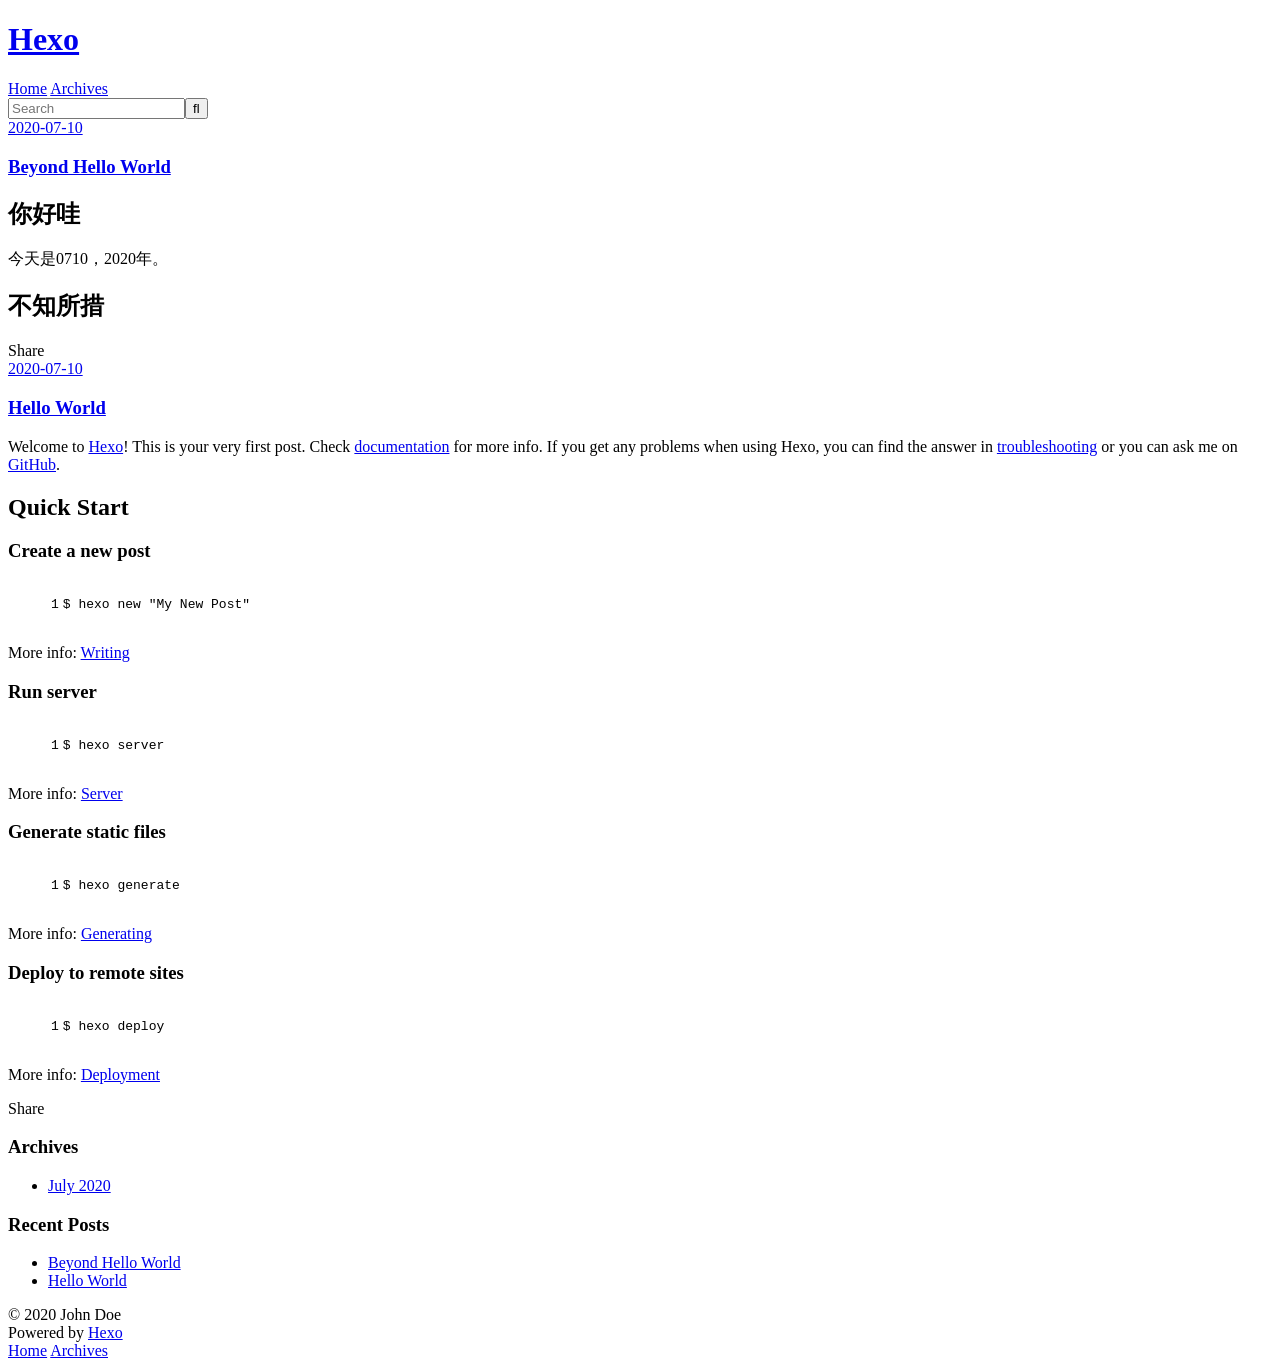
==== index.html @ 9d99857c "Site updated: 2020-07-10 18:09:37" ====
<!DOCTYPE html>
<html>
<head>
  <meta charset="utf-8">
  

  
  <title>Hexo</title>
  <meta name="viewport" content="width=device-width, initial-scale=1, maximum-scale=1">
  <meta property="og:type" content="website">
<meta property="og:title" content="Hexo">
<meta property="og:url" content="http://yoursite.com/index.html">
<meta property="og:site_name" content="Hexo">
<meta property="og:locale" content="en_US">
<meta property="article:author" content="John Doe">
<meta name="twitter:card" content="summary">
  
    <link rel="alternate" href="/atom.xml" title="Hexo" type="application/atom+xml">
  
  
    <link rel="icon" href="/favicon.png">
  
  
    <link href="//fonts.googleapis.com/css?family=Source+Code+Pro" rel="stylesheet" type="text/css">
  
  
<link rel="stylesheet" href="/css/style.css">

<meta name="generator" content="Hexo 4.2.1"></head>

<body>
  <div id="container">
    <div id="wrap">
      <header id="header">
  <div id="banner"></div>
  <div id="header-outer" class="outer">
    <div id="header-title" class="inner">
      <h1 id="logo-wrap">
        <a href="/" id="logo">Hexo</a>
      </h1>
      
    </div>
    <div id="header-inner" class="inner">
      <nav id="main-nav">
        <a id="main-nav-toggle" class="nav-icon"></a>
        
          <a class="main-nav-link" href="/">Home</a>
        
          <a class="main-nav-link" href="/archives">Archives</a>
        
      </nav>
      <nav id="sub-nav">
        
          <a id="nav-rss-link" class="nav-icon" href="/atom.xml" title="RSS Feed"></a>
        
        <a id="nav-search-btn" class="nav-icon" title="Search"></a>
      </nav>
      <div id="search-form-wrap">
        <form action="//google.com/search" method="get" accept-charset="UTF-8" class="search-form"><input type="search" name="q" class="search-form-input" placeholder="Search"><button type="submit" class="search-form-submit">&#xF002;</button><input type="hidden" name="sitesearch" value="http://yoursite.com"></form>
      </div>
    </div>
  </div>
</header>
      <div class="outer">
        <section id="main">
  
    <article id="post-Beyond-Hello-World" class="article article-type-post" itemscope itemprop="blogPost">
  <div class="article-meta">
    <a href="/2020/07/10/Beyond-Hello-World/" class="article-date">
  <time datetime="2020-07-10T09:54:49.000Z" itemprop="datePublished">2020-07-10</time>
</a>
    
  </div>
  <div class="article-inner">
    
    
      <header class="article-header">
        
  
    <h1 itemprop="name">
      <a class="article-title" href="/2020/07/10/Beyond-Hello-World/">Beyond Hello World</a>
    </h1>
  

      </header>
    
    <div class="article-entry" itemprop="articleBody">
      
        <h2 id="你好哇"><a href="#你好哇" class="headerlink" title="你好哇"></a>你好哇</h2><p>今天是0710，2020年。</p>
<h2 id="不知所措"><a href="#不知所措" class="headerlink" title="不知所措"></a>不知所措</h2>
      
    </div>
    <footer class="article-footer">
      <a data-url="http://yoursite.com/2020/07/10/Beyond-Hello-World/" data-id="ckcg1pvcc0001f4ph3eynfx0x" class="article-share-link">Share</a>
      
      
    </footer>
  </div>
  
</article>


  
    <article id="post-hello-world" class="article article-type-post" itemscope itemprop="blogPost">
  <div class="article-meta">
    <a href="/2020/07/10/hello-world/" class="article-date">
  <time datetime="2020-07-10T09:48:24.168Z" itemprop="datePublished">2020-07-10</time>
</a>
    
  </div>
  <div class="article-inner">
    
    
      <header class="article-header">
        
  
    <h1 itemprop="name">
      <a class="article-title" href="/2020/07/10/hello-world/">Hello World</a>
    </h1>
  

      </header>
    
    <div class="article-entry" itemprop="articleBody">
      
        <p>Welcome to <a href="https://hexo.io/" target="_blank" rel="noopener">Hexo</a>! This is your very first post. Check <a href="https://hexo.io/docs/" target="_blank" rel="noopener">documentation</a> for more info. If you get any problems when using Hexo, you can find the answer in <a href="https://hexo.io/docs/troubleshooting.html" target="_blank" rel="noopener">troubleshooting</a> or you can ask me on <a href="https://github.com/hexojs/hexo/issues" target="_blank" rel="noopener">GitHub</a>.</p>
<h2 id="Quick-Start"><a href="#Quick-Start" class="headerlink" title="Quick Start"></a>Quick Start</h2><h3 id="Create-a-new-post"><a href="#Create-a-new-post" class="headerlink" title="Create a new post"></a>Create a new post</h3><figure class="highlight bash"><table><tr><td class="gutter"><pre><span class="line">1</span><br></pre></td><td class="code"><pre><span class="line">$ hexo new <span class="string">"My New Post"</span></span><br></pre></td></tr></table></figure>

<p>More info: <a href="https://hexo.io/docs/writing.html" target="_blank" rel="noopener">Writing</a></p>
<h3 id="Run-server"><a href="#Run-server" class="headerlink" title="Run server"></a>Run server</h3><figure class="highlight bash"><table><tr><td class="gutter"><pre><span class="line">1</span><br></pre></td><td class="code"><pre><span class="line">$ hexo server</span><br></pre></td></tr></table></figure>

<p>More info: <a href="https://hexo.io/docs/server.html" target="_blank" rel="noopener">Server</a></p>
<h3 id="Generate-static-files"><a href="#Generate-static-files" class="headerlink" title="Generate static files"></a>Generate static files</h3><figure class="highlight bash"><table><tr><td class="gutter"><pre><span class="line">1</span><br></pre></td><td class="code"><pre><span class="line">$ hexo generate</span><br></pre></td></tr></table></figure>

<p>More info: <a href="https://hexo.io/docs/generating.html" target="_blank" rel="noopener">Generating</a></p>
<h3 id="Deploy-to-remote-sites"><a href="#Deploy-to-remote-sites" class="headerlink" title="Deploy to remote sites"></a>Deploy to remote sites</h3><figure class="highlight bash"><table><tr><td class="gutter"><pre><span class="line">1</span><br></pre></td><td class="code"><pre><span class="line">$ hexo deploy</span><br></pre></td></tr></table></figure>

<p>More info: <a href="https://hexo.io/docs/one-command-deployment.html" target="_blank" rel="noopener">Deployment</a></p>

      
    </div>
    <footer class="article-footer">
      <a data-url="http://yoursite.com/2020/07/10/hello-world/" data-id="ckcg1pvc70000f4phgmka1ei0" class="article-share-link">Share</a>
      
      
    </footer>
  </div>
  
</article>


  


</section>
        
          <aside id="sidebar">
  
    

  
    

  
    
  
    
  <div class="widget-wrap">
    <h3 class="widget-title">Archives</h3>
    <div class="widget">
      <ul class="archive-list"><li class="archive-list-item"><a class="archive-list-link" href="/archives/2020/07/">July 2020</a></li></ul>
    </div>
  </div>


  
    
  <div class="widget-wrap">
    <h3 class="widget-title">Recent Posts</h3>
    <div class="widget">
      <ul>
        
          <li>
            <a href="/2020/07/10/Beyond-Hello-World/">Beyond Hello World</a>
          </li>
        
          <li>
            <a href="/2020/07/10/hello-world/">Hello World</a>
          </li>
        
      </ul>
    </div>
  </div>

  
</aside>
        
      </div>
      <footer id="footer">
  
  <div class="outer">
    <div id="footer-info" class="inner">
      &copy; 2020 John Doe<br>
      Powered by <a href="http://hexo.io/" target="_blank">Hexo</a>
    </div>
  </div>
</footer>
    </div>
    <nav id="mobile-nav">
  
    <a href="/" class="mobile-nav-link">Home</a>
  
    <a href="/archives" class="mobile-nav-link">Archives</a>
  
</nav>
    

<script src="//ajax.googleapis.com/ajax/libs/jquery/2.0.3/jquery.min.js"></script>


  
<link rel="stylesheet" href="/fancybox/jquery.fancybox.css">

  
<script src="/fancybox/jquery.fancybox.pack.js"></script>




<script src="/js/script.js"></script>




  </div>
</body>
</html>
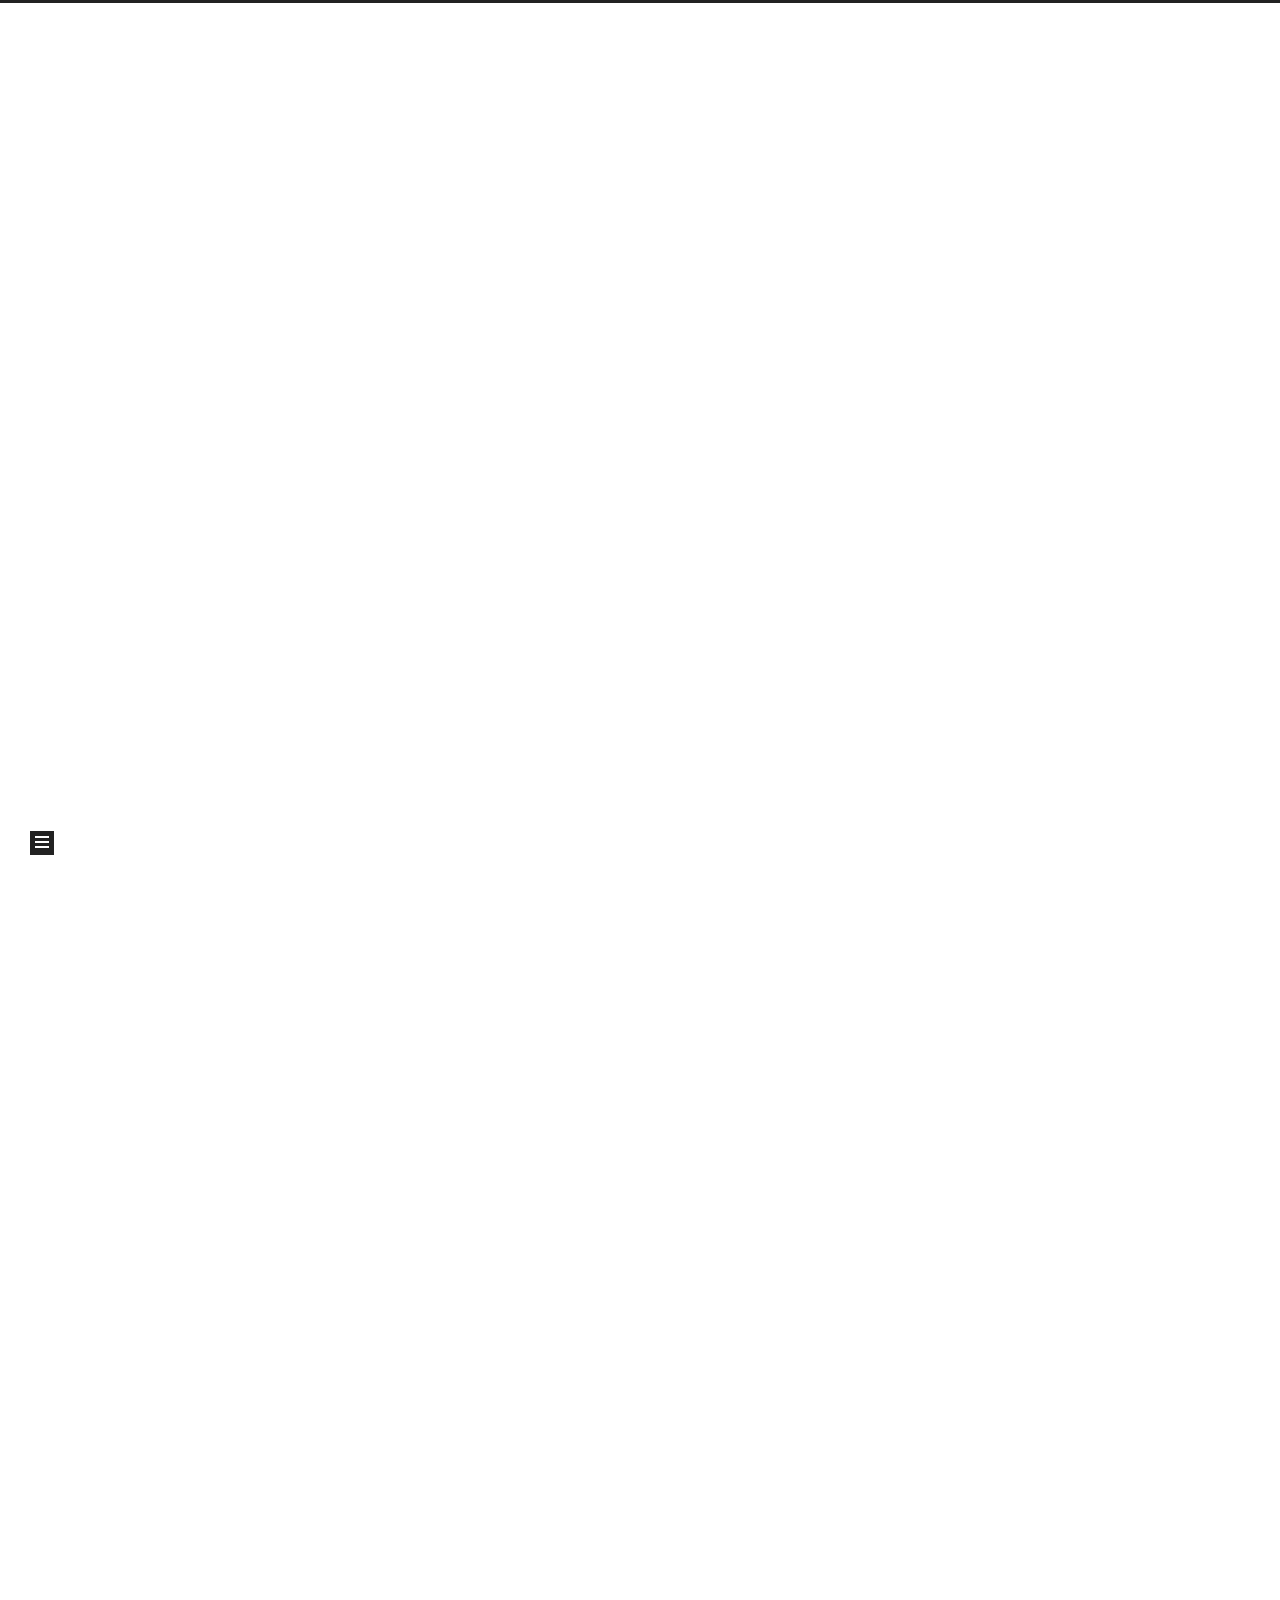
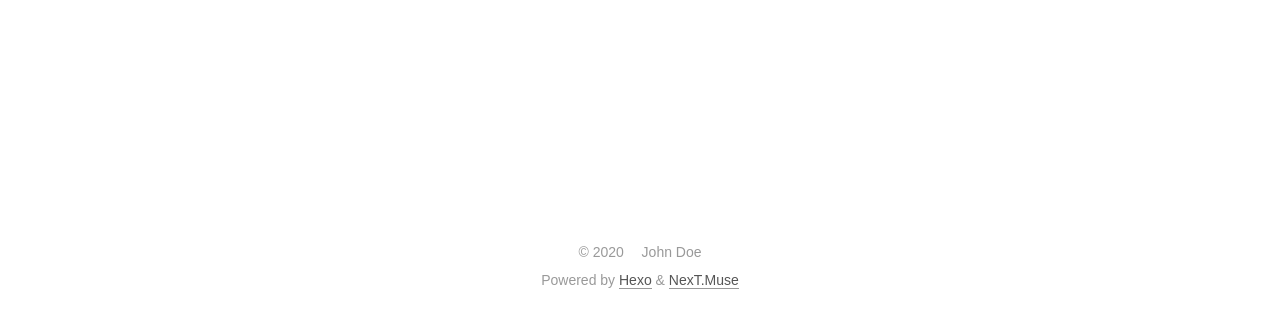
==== commit 96d94237: "Site updated: 2020-07-10 18:27:49" ====
--- a/index.html
+++ b/index.html
@@ -1,12 +1,25 @@
 <!DOCTYPE html>
-<html>
+<html lang="en">
 <head>
-  <meta charset="utf-8">
-  
-
-  
-  <title>Hexo</title>
-  <meta name="viewport" content="width=device-width, initial-scale=1, maximum-scale=1">
+  <meta charset="UTF-8">
+<meta name="viewport" content="width=device-width, initial-scale=1, maximum-scale=2">
+<meta name="theme-color" content="#222">
+<meta name="generator" content="Hexo 4.2.1">
+  <link rel="apple-touch-icon" sizes="180x180" href="/images/apple-touch-icon-next.png">
+  <link rel="icon" type="image/png" sizes="32x32" href="/images/favicon-32x32-next.png">
+  <link rel="icon" type="image/png" sizes="16x16" href="/images/favicon-16x16-next.png">
+  <link rel="mask-icon" href="/images/logo.svg" color="#222">
+
+<link rel="stylesheet" href="/css/main.css">
+
+
+<link rel="stylesheet" href="/lib/font-awesome/css/all.min.css">
+
+<script id="hexo-configurations">
+    var NexT = window.NexT || {};
+    var CONFIG = {"hostname":"yoursite.com","root":"/","scheme":"Muse","version":"7.8.0","exturl":false,"sidebar":{"position":"left","display":"post","padding":18,"offset":12,"onmobile":false},"copycode":{"enable":false,"show_result":false,"style":null},"back2top":{"enable":true,"sidebar":false,"scrollpercent":false},"bookmark":{"enable":false,"color":"#222","save":"auto"},"fancybox":false,"mediumzoom":false,"lazyload":false,"pangu":false,"comments":{"style":"tabs","active":null,"storage":true,"lazyload":false,"nav":null},"algolia":{"hits":{"per_page":10},"labels":{"input_placeholder":"Search for Posts","hits_empty":"We didn't find any results for the search: ${query}","hits_stats":"${hits} results found in ${time} ms"}},"localsearch":{"enable":false,"trigger":"auto","top_n_per_article":1,"unescape":false,"preload":false},"motion":{"enable":true,"async":false,"transition":{"post_block":"fadeIn","post_header":"slideDownIn","post_body":"slideDownIn","coll_header":"slideLeftIn","sidebar":"slideUpIn"}}};
+  </script>
+
   <meta property="og:type" content="website">
 <meta property="og:title" content="Hexo">
 <meta property="og:url" content="http://yoursite.com/index.html">
@@ -14,116 +27,222 @@
 <meta property="og:locale" content="en_US">
 <meta property="article:author" content="John Doe">
 <meta name="twitter:card" content="summary">
-  
-    <link rel="alternate" href="/atom.xml" title="Hexo" type="application/atom+xml">
-  
-  
-    <link rel="icon" href="/favicon.png">
-  
-  
-    <link href="//fonts.googleapis.com/css?family=Source+Code+Pro" rel="stylesheet" type="text/css">
-  
-  
-<link rel="stylesheet" href="/css/style.css">
-
-<meta name="generator" content="Hexo 4.2.1"></head>
-
-<body>
-  <div id="container">
-    <div id="wrap">
-      <header id="header">
-  <div id="banner"></div>
-  <div id="header-outer" class="outer">
-    <div id="header-title" class="inner">
-      <h1 id="logo-wrap">
-        <a href="/" id="logo">Hexo</a>
-      </h1>
-      
+
+<link rel="canonical" href="http://yoursite.com/">
+
+
+<script id="page-configurations">
+  // https://hexo.io/docs/variables.html
+  CONFIG.page = {
+    sidebar: "",
+    isHome : true,
+    isPost : false,
+    lang   : 'en'
+  };
+</script>
+
+  <title>Hexo</title>
+  
+
+
+
+
+
+
+  <noscript>
+  <style>
+  .use-motion .brand,
+  .use-motion .menu-item,
+  .sidebar-inner,
+  .use-motion .post-block,
+  .use-motion .pagination,
+  .use-motion .comments,
+  .use-motion .post-header,
+  .use-motion .post-body,
+  .use-motion .collection-header { opacity: initial; }
+
+  .use-motion .site-title,
+  .use-motion .site-subtitle {
+    opacity: initial;
+    top: initial;
+  }
+
+  .use-motion .logo-line-before i { left: initial; }
+  .use-motion .logo-line-after i { right: initial; }
+  </style>
+</noscript>
+
+</head>
+
+<body itemscope itemtype="http://schema.org/WebPage">
+  <div class="container use-motion">
+    <div class="headband"></div>
+
+    <header class="header" itemscope itemtype="http://schema.org/WPHeader">
+      <div class="header-inner"><div class="site-brand-container">
+  <div class="site-nav-toggle">
+    <div class="toggle" aria-label="Toggle navigation bar">
+      <span class="toggle-line toggle-line-first"></span>
+      <span class="toggle-line toggle-line-middle"></span>
+      <span class="toggle-line toggle-line-last"></span>
     </div>
-    <div id="header-inner" class="inner">
-      <nav id="main-nav">
-        <a id="main-nav-toggle" class="nav-icon"></a>
-        
-          <a class="main-nav-link" href="/">Home</a>
-        
-          <a class="main-nav-link" href="/archives">Archives</a>
-        
-      </nav>
-      <nav id="sub-nav">
-        
-          <a id="nav-rss-link" class="nav-icon" href="/atom.xml" title="RSS Feed"></a>
-        
-        <a id="nav-search-btn" class="nav-icon" title="Search"></a>
-      </nav>
-      <div id="search-form-wrap">
-        <form action="//google.com/search" method="get" accept-charset="UTF-8" class="search-form"><input type="search" name="q" class="search-form-input" placeholder="Search"><button type="submit" class="search-form-submit">&#xF002;</button><input type="hidden" name="sitesearch" value="http://yoursite.com"></form>
-      </div>
+  </div>
+
+  <div class="site-meta">
+
+    <a href="/" class="brand" rel="start">
+      <span class="logo-line-before"><i></i></span>
+      <h1 class="site-title">Hexo</h1>
+      <span class="logo-line-after"><i></i></span>
+    </a>
+  </div>
+
+  <div class="site-nav-right">
+    <div class="toggle popup-trigger">
     </div>
   </div>
-</header>
-      <div class="outer">
-        <section id="main">
-  
-    <article id="post-Beyond-Hello-World" class="article article-type-post" itemscope itemprop="blogPost">
-  <div class="article-meta">
-    <a href="/2020/07/10/Beyond-Hello-World/" class="article-date">
-  <time datetime="2020-07-10T09:54:49.000Z" itemprop="datePublished">2020-07-10</time>
-</a>
-    
-  </div>
-  <div class="article-inner">
-    
-    
-      <header class="article-header">
-        
-  
-    <h1 itemprop="name">
-      <a class="article-title" href="/2020/07/10/Beyond-Hello-World/">Beyond Hello World</a>
-    </h1>
-  
-
+</div>
+
+
+
+
+<nav class="site-nav">
+  <ul id="menu" class="main-menu menu">
+        <li class="menu-item menu-item-home">
+
+    <a href="/" rel="section"><i class="fa fa-home fa-fw"></i>Home</a>
+
+  </li>
+        <li class="menu-item menu-item-archives">
+
+    <a href="/archives/" rel="section"><i class="fa fa-archive fa-fw"></i>Archives</a>
+
+  </li>
+  </ul>
+</nav>
+
+
+
+
+</div>
+    </header>
+
+    
+  <div class="back-to-top">
+    <i class="fa fa-arrow-up"></i>
+    <span>0%</span>
+  </div>
+
+
+    <main class="main">
+      <div class="main-inner">
+        <div class="content-wrap">
+          
+
+          <div class="content index posts-expand">
+            
+      
+  
+  
+  <article itemscope itemtype="http://schema.org/Article" class="post-block" lang="en">
+    <link itemprop="mainEntityOfPage" href="http://yoursite.com/2020/07/10/Beyond-Hello-World/">
+
+    <span hidden itemprop="author" itemscope itemtype="http://schema.org/Person">
+      <meta itemprop="image" content="/images/avatar.gif">
+      <meta itemprop="name" content="John Doe">
+      <meta itemprop="description" content="">
+    </span>
+
+    <span hidden itemprop="publisher" itemscope itemtype="http://schema.org/Organization">
+      <meta itemprop="name" content="Hexo">
+    </span>
+      <header class="post-header">
+        <h2 class="post-title" itemprop="name headline">
+          
+            <a href="/2020/07/10/Beyond-Hello-World/" class="post-title-link" itemprop="url">Beyond Hello World</a>
+        </h2>
+
+        <div class="post-meta">
+            <span class="post-meta-item">
+              <span class="post-meta-item-icon">
+                <i class="far fa-calendar"></i>
+              </span>
+              <span class="post-meta-item-text">Posted on</span>
+              
+
+              <time title="Created: 2020-07-10 17:54:49 / Modified: 17:56:11" itemprop="dateCreated datePublished" datetime="2020-07-10T17:54:49+08:00">2020-07-10</time>
+            </span>
+
+          
+
+        </div>
       </header>
-    
-    <div class="article-entry" itemprop="articleBody">
-      
-        <h2 id="你好哇"><a href="#你好哇" class="headerlink" title="你好哇"></a>你好哇</h2><p>今天是0710，2020年。</p>
+
+    
+    
+    
+    <div class="post-body" itemprop="articleBody">
+
+      
+          <h2 id="你好哇"><a href="#你好哇" class="headerlink" title="你好哇"></a>你好哇</h2><p>今天是0710，2020年。</p>
 <h2 id="不知所措"><a href="#不知所措" class="headerlink" title="不知所措"></a>不知所措</h2>
       
     </div>
-    <footer class="article-footer">
-      <a data-url="http://yoursite.com/2020/07/10/Beyond-Hello-World/" data-id="ckcg1pvcc0001f4ph3eynfx0x" class="article-share-link">Share</a>
-      
-      
-    </footer>
-  </div>
-  
-</article>
-
-
-  
-    <article id="post-hello-world" class="article article-type-post" itemscope itemprop="blogPost">
-  <div class="article-meta">
-    <a href="/2020/07/10/hello-world/" class="article-date">
-  <time datetime="2020-07-10T09:48:24.168Z" itemprop="datePublished">2020-07-10</time>
-</a>
-    
-  </div>
-  <div class="article-inner">
-    
-    
-      <header class="article-header">
-        
-  
-    <h1 itemprop="name">
-      <a class="article-title" href="/2020/07/10/hello-world/">Hello World</a>
-    </h1>
-  
-
+
+    
+    
+    
+      <footer class="post-footer">
+        <div class="post-eof"></div>
+      </footer>
+  </article>
+  
+  
+  
+
+      
+  
+  
+  <article itemscope itemtype="http://schema.org/Article" class="post-block" lang="en">
+    <link itemprop="mainEntityOfPage" href="http://yoursite.com/2020/07/10/hello-world/">
+
+    <span hidden itemprop="author" itemscope itemtype="http://schema.org/Person">
+      <meta itemprop="image" content="/images/avatar.gif">
+      <meta itemprop="name" content="John Doe">
+      <meta itemprop="description" content="">
+    </span>
+
+    <span hidden itemprop="publisher" itemscope itemtype="http://schema.org/Organization">
+      <meta itemprop="name" content="Hexo">
+    </span>
+      <header class="post-header">
+        <h2 class="post-title" itemprop="name headline">
+          
+            <a href="/2020/07/10/hello-world/" class="post-title-link" itemprop="url">Hello World</a>
+        </h2>
+
+        <div class="post-meta">
+            <span class="post-meta-item">
+              <span class="post-meta-item-icon">
+                <i class="far fa-calendar"></i>
+              </span>
+              <span class="post-meta-item-text">Posted on</span>
+
+              <time title="Created: 2020-07-10 17:48:24" itemprop="dateCreated datePublished" datetime="2020-07-10T17:48:24+08:00">2020-07-10</time>
+            </span>
+
+          
+
+        </div>
       </header>
-    
-    <div class="article-entry" itemprop="articleBody">
-      
-        <p>Welcome to <a href="https://hexo.io/" target="_blank" rel="noopener">Hexo</a>! This is your very first post. Check <a href="https://hexo.io/docs/" target="_blank" rel="noopener">documentation</a> for more info. If you get any problems when using Hexo, you can find the answer in <a href="https://hexo.io/docs/troubleshooting.html" target="_blank" rel="noopener">troubleshooting</a> or you can ask me on <a href="https://github.com/hexojs/hexo/issues" target="_blank" rel="noopener">GitHub</a>.</p>
+
+    
+    
+    
+    <div class="post-body" itemprop="articleBody">
+
+      
+          <p>Welcome to <a href="https://hexo.io/" target="_blank" rel="noopener">Hexo</a>! This is your very first post. Check <a href="https://hexo.io/docs/" target="_blank" rel="noopener">documentation</a> for more info. If you get any problems when using Hexo, you can find the answer in <a href="https://hexo.io/docs/troubleshooting.html" target="_blank" rel="noopener">troubleshooting</a> or you can ask me on <a href="https://github.com/hexojs/hexo/issues" target="_blank" rel="noopener">GitHub</a>.</p>
 <h2 id="Quick-Start"><a href="#Quick-Start" class="headerlink" title="Quick Start"></a>Quick Start</h2><h3 id="Create-a-new-post"><a href="#Create-a-new-post" class="headerlink" title="Create a new post"></a>Create a new post</h3><figure class="highlight bash"><table><tr><td class="gutter"><pre><span class="line">1</span><br></pre></td><td class="code"><pre><span class="line">$ hexo new <span class="string">"My New Post"</span></span><br></pre></td></tr></table></figure>
 
 <p>More info: <a href="https://hexo.io/docs/writing.html" target="_blank" rel="noopener">Writing</a></p>
@@ -139,99 +258,171 @@
 
       
     </div>
-    <footer class="article-footer">
-      <a data-url="http://yoursite.com/2020/07/10/hello-world/" data-id="ckcg1pvc70000f4phgmka1ei0" class="article-share-link">Share</a>
-      
-      
+
+    
+    
+    
+      <footer class="post-footer">
+        <div class="post-eof"></div>
+      </footer>
+  </article>
+  
+  
+  
+
+
+  
+
+
+
+          </div>
+          
+
+<script>
+  window.addEventListener('tabs:register', () => {
+    let { activeClass } = CONFIG.comments;
+    if (CONFIG.comments.storage) {
+      activeClass = localStorage.getItem('comments_active') || activeClass;
+    }
+    if (activeClass) {
+      let activeTab = document.querySelector(`a[href="#comment-${activeClass}"]`);
+      if (activeTab) {
+        activeTab.click();
+      }
+    }
+  });
+  if (CONFIG.comments.storage) {
+    window.addEventListener('tabs:click', event => {
+      if (!event.target.matches('.tabs-comment .tab-content .tab-pane')) return;
+      let commentClass = event.target.classList[1];
+      localStorage.setItem('comments_active', commentClass);
+    });
+  }
+</script>
+
+        </div>
+          
+  
+  <div class="toggle sidebar-toggle">
+    <span class="toggle-line toggle-line-first"></span>
+    <span class="toggle-line toggle-line-middle"></span>
+    <span class="toggle-line toggle-line-last"></span>
+  </div>
+
+  <aside class="sidebar">
+    <div class="sidebar-inner">
+
+      <ul class="sidebar-nav motion-element">
+        <li class="sidebar-nav-toc">
+          Table of Contents
+        </li>
+        <li class="sidebar-nav-overview">
+          Overview
+        </li>
+      </ul>
+
+      <!--noindex-->
+      <div class="post-toc-wrap sidebar-panel">
+      </div>
+      <!--/noindex-->
+
+      <div class="site-overview-wrap sidebar-panel">
+        <div class="site-author motion-element" itemprop="author" itemscope itemtype="http://schema.org/Person">
+  <p class="site-author-name" itemprop="name">John Doe</p>
+  <div class="site-description" itemprop="description"></div>
+</div>
+<div class="site-state-wrap motion-element">
+  <nav class="site-state">
+      <div class="site-state-item site-state-posts">
+          <a href="/archives/">
+        
+          <span class="site-state-item-count">2</span>
+          <span class="site-state-item-name">posts</span>
+        </a>
+      </div>
+  </nav>
+</div>
+
+
+
+      </div>
+
+    </div>
+  </aside>
+  <div id="sidebar-dimmer"></div>
+
+
+      </div>
+    </main>
+
+    <footer class="footer">
+      <div class="footer-inner">
+        
+
+        
+
+<div class="copyright">
+  
+  &copy; 
+  <span itemprop="copyrightYear">2020</span>
+  <span class="with-love">
+    <i class="fa fa-heart"></i>
+  </span>
+  <span class="author" itemprop="copyrightHolder">John Doe</span>
+</div>
+  <div class="powered-by">Powered by <a href="https://hexo.io/" class="theme-link" rel="noopener" target="_blank">Hexo</a> & <a href="https://muse.theme-next.org/" class="theme-link" rel="noopener" target="_blank">NexT.Muse</a>
+  </div>
+
+        
+
+
+
+
+
+
+
+
+      </div>
     </footer>
   </div>
-  
-</article>
-
-
-  
-
-
-</section>
-        
-          <aside id="sidebar">
-  
-    
-
-  
-    
-
-  
-    
-  
-    
-  <div class="widget-wrap">
-    <h3 class="widget-title">Archives</h3>
-    <div class="widget">
-      <ul class="archive-list"><li class="archive-list-item"><a class="archive-list-link" href="/archives/2020/07/">July 2020</a></li></ul>
-    </div>
-  </div>
-
-
-  
-    
-  <div class="widget-wrap">
-    <h3 class="widget-title">Recent Posts</h3>
-    <div class="widget">
-      <ul>
-        
-          <li>
-            <a href="/2020/07/10/Beyond-Hello-World/">Beyond Hello World</a>
-          </li>
-        
-          <li>
-            <a href="/2020/07/10/hello-world/">Hello World</a>
-          </li>
-        
-      </ul>
-    </div>
-  </div>
-
-  
-</aside>
-        
-      </div>
-      <footer id="footer">
-  
-  <div class="outer">
-    <div id="footer-info" class="inner">
-      &copy; 2020 John Doe<br>
-      Powered by <a href="http://hexo.io/" target="_blank">Hexo</a>
-    </div>
-  </div>
-</footer>
-    </div>
-    <nav id="mobile-nav">
-  
-    <a href="/" class="mobile-nav-link">Home</a>
-  
-    <a href="/archives" class="mobile-nav-link">Archives</a>
-  
-</nav>
-    
-
-<script src="//ajax.googleapis.com/ajax/libs/jquery/2.0.3/jquery.min.js"></script>
-
-
-  
-<link rel="stylesheet" href="/fancybox/jquery.fancybox.css">
-
-  
-<script src="/fancybox/jquery.fancybox.pack.js"></script>
-
-
-
-
-<script src="/js/script.js"></script>
-
-
-
-
-  </div>
+
+  
+  <script src="/lib/anime.min.js"></script>
+  <script src="/lib/velocity/velocity.min.js"></script>
+  <script src="/lib/velocity/velocity.ui.min.js"></script>
+
+<script src="/js/utils.js"></script>
+
+<script src="/js/motion.js"></script>
+
+
+<script src="/js/schemes/muse.js"></script>
+
+
+<script src="/js/next-boot.js"></script>
+
+
+
+
+  
+
+
+
+
+
+
+
+
+
+
+
+
+
+
+
+  
+
+  
+
 </body>
-</html>+</html>
--- a/css/main.css
+++ b/css/main.css
@@ -0,0 +1,2291 @@
+:root {
+  --body-bg-color: #fff;
+  --content-bg-color: #fff;
+  --card-bg-color: #f5f5f5;
+  --text-color: #555;
+  --blockquote-color: #666;
+  --link-color: #555;
+  --link-hover-color: #222;
+  --brand-color: #fff;
+  --brand-hover-color: #fff;
+  --table-row-odd-bg-color: #f9f9f9;
+  --table-row-hover-bg-color: #f5f5f5;
+  --menu-item-bg-color: #f5f5f5;
+  --btn-default-bg: #222;
+  --btn-default-color: #fff;
+  --btn-default-border-color: #222;
+  --btn-default-hover-bg: #fff;
+  --btn-default-hover-color: #222;
+  --btn-default-hover-border-color: #222;
+}
+html {
+  line-height: 1.15; /* 1 */
+  -webkit-text-size-adjust: 100%; /* 2 */
+}
+body {
+  margin: 0;
+}
+main {
+  display: block;
+}
+h1 {
+  font-size: 2em;
+  margin: 0.67em 0;
+}
+hr {
+  box-sizing: content-box; /* 1 */
+  height: 0; /* 1 */
+  overflow: visible; /* 2 */
+}
+pre {
+  font-family: monospace, monospace; /* 1 */
+  font-size: 1em; /* 2 */
+}
+a {
+  background: transparent;
+}
+abbr[title] {
+  border-bottom: none; /* 1 */
+  text-decoration: underline; /* 2 */
+  text-decoration: underline dotted; /* 2 */
+}
+b,
+strong {
+  font-weight: bolder;
+}
+code,
+kbd,
+samp {
+  font-family: monospace, monospace; /* 1 */
+  font-size: 1em; /* 2 */
+}
+small {
+  font-size: 80%;
+}
+sub,
+sup {
+  font-size: 75%;
+  line-height: 0;
+  position: relative;
+  vertical-align: baseline;
+}
+sub {
+  bottom: -0.25em;
+}
+sup {
+  top: -0.5em;
+}
+img {
+  border-style: none;
+}
+button,
+input,
+optgroup,
+select,
+textarea {
+  font-family: inherit; /* 1 */
+  font-size: 100%; /* 1 */
+  line-height: 1.15; /* 1 */
+  margin: 0; /* 2 */
+}
+button,
+input {
+/* 1 */
+  overflow: visible;
+}
+button,
+select {
+/* 1 */
+  text-transform: none;
+}
+button,
+[type='button'],
+[type='reset'],
+[type='submit'] {
+  -webkit-appearance: button;
+}
+button::-moz-focus-inner,
+[type='button']::-moz-focus-inner,
+[type='reset']::-moz-focus-inner,
+[type='submit']::-moz-focus-inner {
+  border-style: none;
+  padding: 0;
+}
+button:-moz-focusring,
+[type='button']:-moz-focusring,
+[type='reset']:-moz-focusring,
+[type='submit']:-moz-focusring {
+  outline: 1px dotted ButtonText;
+}
+fieldset {
+  padding: 0.35em 0.75em 0.625em;
+}
+legend {
+  box-sizing: border-box; /* 1 */
+  color: inherit; /* 2 */
+  display: table; /* 1 */
+  max-width: 100%; /* 1 */
+  padding: 0; /* 3 */
+  white-space: normal; /* 1 */
+}
+progress {
+  vertical-align: baseline;
+}
+textarea {
+  overflow: auto;
+}
+[type='checkbox'],
+[type='radio'] {
+  box-sizing: border-box; /* 1 */
+  padding: 0; /* 2 */
+}
+[type='number']::-webkit-inner-spin-button,
+[type='number']::-webkit-outer-spin-button {
+  height: auto;
+}
+[type='search'] {
+  outline-offset: -2px; /* 2 */
+  -webkit-appearance: textfield; /* 1 */
+}
+[type='search']::-webkit-search-decoration {
+  -webkit-appearance: none;
+}
+::-webkit-file-upload-button {
+  font: inherit; /* 2 */
+  -webkit-appearance: button; /* 1 */
+}
+details {
+  display: block;
+}
+summary {
+  display: list-item;
+}
+template {
+  display: none;
+}
+[hidden] {
+  display: none;
+}
+::selection {
+  background: #262a30;
+  color: #eee;
+}
+html,
+body {
+  height: 100%;
+}
+body {
+  background: var(--body-bg-color);
+  color: var(--text-color);
+  font-family: 'Lato', "PingFang SC", "Microsoft YaHei", sans-serif;
+  font-size: 1em;
+  line-height: 2;
+}
+@media (max-width: 991px) {
+  body {
+    padding-left: 0 !important;
+    padding-right: 0 !important;
+  }
+}
+h1,
+h2,
+h3,
+h4,
+h5,
+h6 {
+  font-family: 'Lato', "PingFang SC", "Microsoft YaHei", sans-serif;
+  font-weight: bold;
+  line-height: 1.5;
+  margin: 20px 0 15px;
+}
+h1 {
+  font-size: 1.5em;
+}
+h2 {
+  font-size: 1.375em;
+}
+h3 {
+  font-size: 1.25em;
+}
+h4 {
+  font-size: 1.125em;
+}
+h5 {
+  font-size: 1em;
+}
+h6 {
+  font-size: 0.875em;
+}
+p {
+  margin: 0 0 20px 0;
+}
+a,
+span.exturl {
+  border-bottom: 1px solid #999;
+  color: var(--link-color);
+  outline: 0;
+  text-decoration: none;
+  overflow-wrap: break-word;
+  word-wrap: break-word;
+  cursor: pointer;
+}
+a:hover,
+span.exturl:hover {
+  border-bottom-color: var(--link-hover-color);
+  color: var(--link-hover-color);
+}
+iframe,
+img,
+video {
+  display: block;
+  margin-left: auto;
+  margin-right: auto;
+  max-width: 100%;
+}
+hr {
+  background-image: repeating-linear-gradient(-45deg, #ddd, #ddd 4px, transparent 4px, transparent 8px);
+  border: 0;
+  height: 3px;
+  margin: 40px 0;
+}
+blockquote {
+  border-left: 4px solid #ddd;
+  color: var(--blockquote-color);
+  margin: 0;
+  padding: 0 15px;
+}
+blockquote cite::before {
+  content: '-';
+  padding: 0 5px;
+}
+dt {
+  font-weight: bold;
+}
+dd {
+  margin: 0;
+  padding: 0;
+}
+kbd {
+  background-color: #f5f5f5;
+  background-image: linear-gradient(#eee, #fff, #eee);
+  border: 1px solid #ccc;
+  border-radius: 0.2em;
+  box-shadow: 0.1em 0.1em 0.2em rgba(0,0,0,0.1);
+  color: #555;
+  font-family: inherit;
+  padding: 0.1em 0.3em;
+  white-space: nowrap;
+}
+.table-container {
+  overflow: auto;
+}
+table {
+  border-collapse: collapse;
+  border-spacing: 0;
+  font-size: 0.875em;
+  margin: 0 0 20px 0;
+  width: 100%;
+}
+tbody tr:nth-of-type(odd) {
+  background: var(--table-row-odd-bg-color);
+}
+tbody tr:hover {
+  background: var(--table-row-hover-bg-color);
+}
+caption,
+th,
+td {
+  font-weight: normal;
+  padding: 8px;
+  vertical-align: middle;
+}
+th,
+td {
+  border: 1px solid #ddd;
+  border-bottom: 3px solid #ddd;
+}
+th {
+  font-weight: 700;
+  padding-bottom: 10px;
+}
+td {
+  border-bottom-width: 1px;
+}
+.btn {
+  background: var(--btn-default-bg);
+  border: 2px solid var(--btn-default-border-color);
+  border-radius: 0;
+  color: var(--btn-default-color);
+  display: inline-block;
+  font-size: 0.875em;
+  line-height: 2;
+  padding: 0 20px;
+  text-decoration: none;
+  transition-property: background-color;
+  transition-delay: 0s;
+  transition-duration: 0.2s;
+  transition-timing-function: ease-in-out;
+}
+.btn:hover {
+  background: var(--btn-default-hover-bg);
+  border-color: var(--btn-default-hover-border-color);
+  color: var(--btn-default-hover-color);
+}
+.btn + .btn {
+  margin: 0 0 8px 8px;
+}
+.btn .fa-fw {
+  text-align: left;
+  width: 1.285714285714286em;
+}
+.toggle {
+  line-height: 0;
+}
+.toggle .toggle-line {
+  background: #fff;
+  display: inline-block;
+  height: 2px;
+  left: 0;
+  position: relative;
+  top: 0;
+  transition: all 0.4s;
+  vertical-align: top;
+  width: 100%;
+}
+.toggle .toggle-line:not(:first-child) {
+  margin-top: 3px;
+}
+.toggle.toggle-arrow .toggle-line-first {
+  left: 50%;
+  top: 2px;
+  transform: rotate(45deg);
+  width: 50%;
+}
+.toggle.toggle-arrow .toggle-line-middle {
+  left: 2px;
+  width: 90%;
+}
+.toggle.toggle-arrow .toggle-line-last {
+  left: 50%;
+  top: -2px;
+  transform: rotate(-45deg);
+  width: 50%;
+}
+.toggle.toggle-close .toggle-line-first {
+  transform: rotate(-45deg);
+  top: 5px;
+}
+.toggle.toggle-close .toggle-line-middle {
+  opacity: 0;
+}
+.toggle.toggle-close .toggle-line-last {
+  transform: rotate(45deg);
+  top: -5px;
+}
+.highlight,
+pre {
+  background: #f7f7f7;
+  color: #4d4d4c;
+  line-height: 1.6;
+  margin: 0 auto 20px;
+}
+pre,
+code {
+  font-family: consolas, Menlo, monospace, "PingFang SC", "Microsoft YaHei";
+}
+code {
+  background: #eee;
+  border-radius: 3px;
+  color: #555;
+  padding: 2px 4px;
+  overflow-wrap: break-word;
+  word-wrap: break-word;
+}
+.highlight *::selection {
+  background: #d6d6d6;
+}
+.highlight pre {
+  border: 0;
+  margin: 0;
+  padding: 10px 0;
+}
+.highlight table {
+  border: 0;
+  margin: 0;
+  width: auto;
+}
+.highlight td {
+  border: 0;
+  padding: 0;
+}
+.highlight figcaption {
+  background: #eff2f3;
+  color: #4d4d4c;
+  display: flex;
+  font-size: 0.875em;
+  justify-content: space-between;
+  line-height: 1.2;
+  padding: 0.5em;
+}
+.highlight figcaption a {
+  color: #4d4d4c;
+}
+.highlight figcaption a:hover {
+  border-bottom-color: #4d4d4c;
+}
+.highlight .gutter {
+  -moz-user-select: none;
+  -ms-user-select: none;
+  -webkit-user-select: none;
+  user-select: none;
+}
+.highlight .gutter pre {
+  background: #eff2f3;
+  color: #869194;
+  padding-left: 10px;
+  padding-right: 10px;
+  text-align: right;
+}
+.highlight .code pre {
+  background: #f7f7f7;
+  padding-left: 10px;
+  width: 100%;
+}
+.gist table {
+  width: auto;
+}
+.gist table td {
+  border: 0;
+}
+pre {
+  overflow: auto;
+  padding: 10px;
+}
+pre code {
+  background: none;
+  color: #4d4d4c;
+  font-size: 0.875em;
+  padding: 0;
+  text-shadow: none;
+}
+pre .deletion {
+  background: #fdd;
+}
+pre .addition {
+  background: #dfd;
+}
+pre .meta {
+  color: #eab700;
+  -moz-user-select: none;
+  -ms-user-select: none;
+  -webkit-user-select: none;
+  user-select: none;
+}
+pre .comment {
+  color: #8e908c;
+}
+pre .variable,
+pre .attribute,
+pre .tag,
+pre .name,
+pre .regexp,
+pre .ruby .constant,
+pre .xml .tag .title,
+pre .xml .pi,
+pre .xml .doctype,
+pre .html .doctype,
+pre .css .id,
+pre .css .class,
+pre .css .pseudo {
+  color: #c82829;
+}
+pre .number,
+pre .preprocessor,
+pre .built_in,
+pre .builtin-name,
+pre .literal,
+pre .params,
+pre .constant,
+pre .command {
+  color: #f5871f;
+}
+pre .ruby .class .title,
+pre .css .rules .attribute,
+pre .string,
+pre .symbol,
+pre .value,
+pre .inheritance,
+pre .header,
+pre .ruby .symbol,
+pre .xml .cdata,
+pre .special,
+pre .formula {
+  color: #718c00;
+}
+pre .title,
+pre .css .hexcolor {
+  color: #3e999f;
+}
+pre .function,
+pre .python .decorator,
+pre .python .title,
+pre .ruby .function .title,
+pre .ruby .title .keyword,
+pre .perl .sub,
+pre .javascript .title,
+pre .coffeescript .title {
+  color: #4271ae;
+}
+pre .keyword,
+pre .javascript .function {
+  color: #8959a8;
+}
+.blockquote-center {
+  border-left: none;
+  margin: 40px 0;
+  padding: 0;
+  position: relative;
+  text-align: center;
+}
+.blockquote-center .fa {
+  display: block;
+  opacity: 0.6;
+  position: absolute;
+  width: 100%;
+}
+.blockquote-center .fa-quote-left {
+  border-top: 1px solid #ccc;
+  text-align: left;
+  top: -20px;
+}
+.blockquote-center .fa-quote-right {
+  border-bottom: 1px solid #ccc;
+  text-align: right;
+  bottom: -20px;
+}
+.blockquote-center p,
+.blockquote-center div {
+  text-align: center;
+}
+.post-body .group-picture img {
+  margin: 0 auto;
+  padding: 0 3px;
+}
+.group-picture-row {
+  margin-bottom: 6px;
+  overflow: hidden;
+}
+.group-picture-column {
+  float: left;
+  margin-bottom: 10px;
+}
+.post-body .label {
+  color: #555;
+  display: inline;
+  padding: 0 2px;
+}
+.post-body .label.default {
+  background: #f0f0f0;
+}
+.post-body .label.primary {
+  background: #efe6f7;
+}
+.post-body .label.info {
+  background: #e5f2f8;
+}
+.post-body .label.success {
+  background: #e7f4e9;
+}
+.post-body .label.warning {
+  background: #fcf6e1;
+}
+.post-body .label.danger {
+  background: #fae8eb;
+}
+.post-body .tabs {
+  margin-bottom: 20px;
+}
+.post-body .tabs,
+.tabs-comment {
+  display: block;
+  padding-top: 10px;
+  position: relative;
+}
+.post-body .tabs ul.nav-tabs,
+.tabs-comment ul.nav-tabs {
+  display: flex;
+  flex-wrap: wrap;
+  margin: 0;
+  margin-bottom: -1px;
+  padding: 0;
+}
+@media (max-width: 413px) {
+  .post-body .tabs ul.nav-tabs,
+  .tabs-comment ul.nav-tabs {
+    display: block;
+    margin-bottom: 5px;
+  }
+}
+.post-body .tabs ul.nav-tabs li.tab,
+.tabs-comment ul.nav-tabs li.tab {
+  border-bottom: 1px solid #ddd;
+  border-left: 1px solid transparent;
+  border-right: 1px solid transparent;
+  border-top: 3px solid transparent;
+  flex-grow: 1;
+  list-style-type: none;
+  border-radius: 0 0 0 0;
+}
+@media (max-width: 413px) {
+  .post-body .tabs ul.nav-tabs li.tab,
+  .tabs-comment ul.nav-tabs li.tab {
+    border-bottom: 1px solid transparent;
+    border-left: 3px solid transparent;
+    border-right: 1px solid transparent;
+    border-top: 1px solid transparent;
+  }
+}
+@media (max-width: 413px) {
+  .post-body .tabs ul.nav-tabs li.tab,
+  .tabs-comment ul.nav-tabs li.tab {
+    border-radius: 0;
+  }
+}
+.post-body .tabs ul.nav-tabs li.tab a,
+.tabs-comment ul.nav-tabs li.tab a {
+  border-bottom: initial;
+  display: block;
+  line-height: 1.8;
+  outline: 0;
+  padding: 0.25em 0.75em;
+  text-align: center;
+  transition-delay: 0s;
+  transition-duration: 0.2s;
+  transition-timing-function: ease-out;
+}
+.post-body .tabs ul.nav-tabs li.tab a i,
+.tabs-comment ul.nav-tabs li.tab a i {
+  width: 1.285714285714286em;
+}
+.post-body .tabs ul.nav-tabs li.tab.active,
+.tabs-comment ul.nav-tabs li.tab.active {
+  border-bottom: 1px solid transparent;
+  border-left: 1px solid #ddd;
+  border-right: 1px solid #ddd;
+  border-top: 3px solid #fc6423;
+}
+@media (max-width: 413px) {
+  .post-body .tabs ul.nav-tabs li.tab.active,
+  .tabs-comment ul.nav-tabs li.tab.active {
+    border-bottom: 1px solid #ddd;
+    border-left: 3px solid #fc6423;
+    border-right: 1px solid #ddd;
+    border-top: 1px solid #ddd;
+  }
+}
+.post-body .tabs ul.nav-tabs li.tab.active a,
+.tabs-comment ul.nav-tabs li.tab.active a {
+  color: var(--link-color);
+  cursor: default;
+}
+.post-body .tabs .tab-content .tab-pane,
+.tabs-comment .tab-content .tab-pane {
+  border: 1px solid #ddd;
+  border-top: 0;
+  padding: 20px 20px 0 20px;
+  border-radius: 0;
+}
+.post-body .tabs .tab-content .tab-pane:not(.active),
+.tabs-comment .tab-content .tab-pane:not(.active) {
+  display: none;
+}
+.post-body .tabs .tab-content .tab-pane.active,
+.tabs-comment .tab-content .tab-pane.active {
+  display: block;
+}
+.post-body .tabs .tab-content .tab-pane.active:nth-of-type(1),
+.tabs-comment .tab-content .tab-pane.active:nth-of-type(1) {
+  border-radius: 0 0 0 0;
+}
+@media (max-width: 413px) {
+  .post-body .tabs .tab-content .tab-pane.active:nth-of-type(1),
+  .tabs-comment .tab-content .tab-pane.active:nth-of-type(1) {
+    border-radius: 0;
+  }
+}
+.post-body .note {
+  border-radius: 3px;
+  margin-bottom: 20px;
+  padding: 1em;
+  position: relative;
+  border: 1px solid #eee;
+  border-left-width: 5px;
+}
+.post-body .note h2,
+.post-body .note h3,
+.post-body .note h4,
+.post-body .note h5,
+.post-body .note h6 {
+  margin-top: 0;
+  border-bottom: initial;
+  margin-bottom: 0;
+  padding-top: 0;
+}
+.post-body .note p:first-child,
+.post-body .note ul:first-child,
+.post-body .note ol:first-child,
+.post-body .note table:first-child,
+.post-body .note pre:first-child,
+.post-body .note blockquote:first-child,
+.post-body .note img:first-child {
+  margin-top: 0;
+}
+.post-body .note p:last-child,
+.post-body .note ul:last-child,
+.post-body .note ol:last-child,
+.post-body .note table:last-child,
+.post-body .note pre:last-child,
+.post-body .note blockquote:last-child,
+.post-body .note img:last-child {
+  margin-bottom: 0;
+}
+.post-body .note.default {
+  border-left-color: #777;
+}
+.post-body .note.default h2,
+.post-body .note.default h3,
+.post-body .note.default h4,
+.post-body .note.default h5,
+.post-body .note.default h6 {
+  color: #777;
+}
+.post-body .note.primary {
+  border-left-color: #6f42c1;
+}
+.post-body .note.primary h2,
+.post-body .note.primary h3,
+.post-body .note.primary h4,
+.post-body .note.primary h5,
+.post-body .note.primary h6 {
+  color: #6f42c1;
+}
+.post-body .note.info {
+  border-left-color: #428bca;
+}
+.post-body .note.info h2,
+.post-body .note.info h3,
+.post-body .note.info h4,
+.post-body .note.info h5,
+.post-body .note.info h6 {
+  color: #428bca;
+}
+.post-body .note.success {
+  border-left-color: #5cb85c;
+}
+.post-body .note.success h2,
+.post-body .note.success h3,
+.post-body .note.success h4,
+.post-body .note.success h5,
+.post-body .note.success h6 {
+  color: #5cb85c;
+}
+.post-body .note.warning {
+  border-left-color: #f0ad4e;
+}
+.post-body .note.warning h2,
+.post-body .note.warning h3,
+.post-body .note.warning h4,
+.post-body .note.warning h5,
+.post-body .note.warning h6 {
+  color: #f0ad4e;
+}
+.post-body .note.danger {
+  border-left-color: #d9534f;
+}
+.post-body .note.danger h2,
+.post-body .note.danger h3,
+.post-body .note.danger h4,
+.post-body .note.danger h5,
+.post-body .note.danger h6 {
+  color: #d9534f;
+}
+.pagination .prev,
+.pagination .next,
+.pagination .page-number,
+.pagination .space {
+  display: inline-block;
+  margin: 0 10px;
+  padding: 0 11px;
+  position: relative;
+  top: -1px;
+}
+@media (max-width: 767px) {
+  .pagination .prev,
+  .pagination .next,
+  .pagination .page-number,
+  .pagination .space {
+    margin: 0 5px;
+  }
+}
+.pagination {
+  border-top: 1px solid #eee;
+  margin: 120px 0 0;
+  text-align: center;
+}
+.pagination .prev,
+.pagination .next,
+.pagination .page-number {
+  border-bottom: 0;
+  border-top: 1px solid #eee;
+  transition-property: border-color;
+  transition-delay: 0s;
+  transition-duration: 0.2s;
+  transition-timing-function: ease-in-out;
+}
+.pagination .prev:hover,
+.pagination .next:hover,
+.pagination .page-number:hover {
+  border-top-color: #222;
+}
+.pagination .space {
+  margin: 0;
+  padding: 0;
+}
+.pagination .prev {
+  margin-left: 0;
+}
+.pagination .next {
+  margin-right: 0;
+}
+.pagination .page-number.current {
+  background: #ccc;
+  border-top-color: #ccc;
+  color: #fff;
+}
+@media (max-width: 767px) {
+  .pagination {
+    border-top: none;
+  }
+  .pagination .prev,
+  .pagination .next,
+  .pagination .page-number {
+    border-bottom: 1px solid #eee;
+    border-top: 0;
+    margin-bottom: 10px;
+    padding: 0 10px;
+  }
+  .pagination .prev:hover,
+  .pagination .next:hover,
+  .pagination .page-number:hover {
+    border-bottom-color: #222;
+  }
+}
+.comments {
+  margin-top: 60px;
+  overflow: hidden;
+}
+.comment-button-group {
+  display: flex;
+  flex-wrap: wrap-reverse;
+  justify-content: center;
+  margin: 1em 0;
+}
+.comment-button-group .comment-button {
+  margin: 0.1em 0.2em;
+}
+.comment-button-group .comment-button.active {
+  background: var(--btn-default-hover-bg);
+  border-color: var(--btn-default-hover-border-color);
+  color: var(--btn-default-hover-color);
+}
+.comment-position {
+  display: none;
+}
+.comment-position.active {
+  display: block;
+}
+.tabs-comment {
+  background: var(--content-bg-color);
+  margin-top: 4em;
+  padding-top: 0;
+}
+.tabs-comment .comments {
+  border: 0;
+  box-shadow: none;
+  margin-top: 0;
+  padding-top: 0;
+}
+.container {
+  min-height: 100%;
+  position: relative;
+}
+.main-inner {
+  margin: 0 auto;
+  width: 700px;
+}
+@media (min-width: 1200px) {
+  .main-inner {
+    width: 800px;
+  }
+}
+@media (min-width: 1600px) {
+  .main-inner {
+    width: 900px;
+  }
+}
+@media (max-width: 767px) {
+  .content-wrap {
+    padding: 0 20px;
+  }
+}
+.header {
+  background: transparent;
+}
+.header-inner {
+  margin: 0 auto;
+  width: 700px;
+}
+@media (min-width: 1200px) {
+  .header-inner {
+    width: 800px;
+  }
+}
+@media (min-width: 1600px) {
+  .header-inner {
+    width: 900px;
+  }
+}
+.site-brand-container {
+  display: flex;
+  flex-shrink: 0;
+  padding: 0 10px;
+}
+.headband {
+  background: #222;
+  height: 3px;
+}
+.site-meta {
+  flex-grow: 1;
+  text-align: center;
+}
+@media (max-width: 767px) {
+  .site-meta {
+    text-align: center;
+  }
+}
+.brand {
+  border-bottom: none;
+  color: var(--brand-color);
+  display: inline-block;
+  line-height: 1.375em;
+  padding: 0 40px;
+  position: relative;
+}
+.brand:hover {
+  color: var(--brand-hover-color);
+}
+.site-title {
+  font-family: 'Lato', "PingFang SC", "Microsoft YaHei", sans-serif;
+  font-size: 1.375em;
+  font-weight: normal;
+  margin: 0;
+}
+.site-subtitle {
+  color: #999;
+  font-size: 0.8125em;
+  margin: 10px 0;
+}
+.use-motion .brand {
+  opacity: 0;
+}
+.use-motion .site-title,
+.use-motion .site-subtitle,
+.use-motion .custom-logo-image {
+  opacity: 0;
+  position: relative;
+  top: -10px;
+}
+.site-nav-toggle,
+.site-nav-right {
+  display: none;
+}
+@media (max-width: 767px) {
+  .site-nav-toggle,
+  .site-nav-right {
+    display: flex;
+    flex-direction: column;
+    justify-content: center;
+  }
+}
+.site-nav-toggle .toggle,
+.site-nav-right .toggle {
+  color: var(--text-color);
+  padding: 10px;
+  width: 22px;
+}
+.site-nav-toggle .toggle .toggle-line,
+.site-nav-right .toggle .toggle-line {
+  background: var(--text-color);
+  border-radius: 1px;
+}
+.site-nav {
+  display: block;
+}
+@media (max-width: 767px) {
+  .site-nav {
+    clear: both;
+    display: none;
+  }
+}
+.site-nav.site-nav-on {
+  display: block;
+}
+.menu {
+  margin-top: 20px;
+  padding-left: 0;
+  text-align: center;
+}
+.menu-item {
+  display: inline-block;
+  list-style: none;
+  margin: 0 10px;
+}
+@media (max-width: 767px) {
+  .menu-item {
+    display: block;
+    margin-top: 10px;
+  }
+  .menu-item.menu-item-search {
+    display: none;
+  }
+}
+.menu-item a,
+.menu-item span.exturl {
+  border-bottom: 0;
+  display: block;
+  font-size: 0.8125em;
+  transition-property: border-color;
+  transition-delay: 0s;
+  transition-duration: 0.2s;
+  transition-timing-function: ease-in-out;
+}
+@media (hover: none) {
+  .menu-item a:hover,
+  .menu-item span.exturl:hover {
+    border-bottom-color: transparent !important;
+  }
+}
+.menu-item .fa,
+.menu-item .fab,
+.menu-item .far,
+.menu-item .fas {
+  margin-right: 8px;
+}
+.menu-item .badge {
+  display: inline-block;
+  font-weight: bold;
+  line-height: 1;
+  margin-left: 0.35em;
+  margin-top: 0.35em;
+  text-align: center;
+  white-space: nowrap;
+}
+@media (max-width: 767px) {
+  .menu-item .badge {
+    float: right;
+    margin-left: 0;
+  }
+}
+.menu-item-active a,
+.menu .menu-item a:hover,
+.menu .menu-item span.exturl:hover {
+  background: var(--menu-item-bg-color);
+}
+.use-motion .menu-item {
+  opacity: 0;
+}
+.sidebar {
+  background: #222;
+  bottom: 0;
+  box-shadow: inset 0 2px 6px #000;
+  position: fixed;
+  top: 0;
+}
+@media (max-width: 991px) {
+  .sidebar {
+    display: none;
+  }
+}
+.sidebar-inner {
+  color: #999;
+  padding: 18px 10px;
+  text-align: center;
+}
+.cc-license {
+  margin-top: 10px;
+  text-align: center;
+}
+.cc-license .cc-opacity {
+  border-bottom: none;
+  opacity: 0.7;
+}
+.cc-license .cc-opacity:hover {
+  opacity: 0.9;
+}
+.cc-license img {
+  display: inline-block;
+}
+.site-author-image {
+  border: 2px solid #333;
+  display: block;
+  margin: 0 auto;
+  max-width: 96px;
+  padding: 2px;
+}
+.site-author-name {
+  color: #f5f5f5;
+  font-weight: normal;
+  margin: 5px 0 0;
+  text-align: center;
+}
+.site-description {
+  color: #999;
+  font-size: 1em;
+  margin-top: 5px;
+  text-align: center;
+}
+.links-of-author {
+  margin-top: 15px;
+}
+.links-of-author a,
+.links-of-author span.exturl {
+  border-bottom-color: #555;
+  display: inline-block;
+  font-size: 0.8125em;
+  margin-bottom: 10px;
+  margin-right: 10px;
+  vertical-align: middle;
+}
+.links-of-author a::before,
+.links-of-author span.exturl::before {
+  background: #bfffb3;
+  border-radius: 50%;
+  content: ' ';
+  display: inline-block;
+  height: 4px;
+  margin-right: 3px;
+  vertical-align: middle;
+  width: 4px;
+}
+.sidebar-button {
+  margin-top: 15px;
+}
+.sidebar-button a {
+  border: 1px solid #fc6423;
+  border-radius: 4px;
+  color: #fc6423;
+  display: inline-block;
+  padding: 0 15px;
+}
+.sidebar-button a .fa,
+.sidebar-button a .fab,
+.sidebar-button a .far,
+.sidebar-button a .fas {
+  margin-right: 5px;
+}
+.sidebar-button a:hover {
+  background: #fc6423;
+  border: 1px solid #fc6423;
+  color: #fff;
+}
+.sidebar-button a:hover .fa,
+.sidebar-button a:hover .fab,
+.sidebar-button a:hover .far,
+.sidebar-button a:hover .fas {
+  color: #fff;
+}
+.links-of-blogroll {
+  font-size: 0.8125em;
+  margin-top: 10px;
+}
+.links-of-blogroll-title {
+  font-size: 0.875em;
+  font-weight: 600;
+  margin-top: 0;
+}
+.links-of-blogroll-list {
+  list-style: none;
+  margin: 0;
+  padding: 0;
+}
+#sidebar-dimmer {
+  display: none;
+}
+@media (max-width: 767px) {
+  #sidebar-dimmer {
+    background: #000;
+    display: block;
+    height: 100%;
+    left: 100%;
+    opacity: 0;
+    position: fixed;
+    top: 0;
+    width: 100%;
+    z-index: 1100;
+  }
+  .sidebar-active + #sidebar-dimmer {
+    opacity: 0.7;
+    transform: translateX(-100%);
+    transition: opacity 0.5s;
+  }
+}
+.sidebar-nav {
+  margin: 0;
+  padding-bottom: 20px;
+  padding-left: 0;
+}
+.sidebar-nav li {
+  border-bottom: 1px solid transparent;
+  color: #666;
+  cursor: pointer;
+  display: inline-block;
+  font-size: 0.875em;
+}
+.sidebar-nav li.sidebar-nav-overview {
+  margin-left: 10px;
+}
+.sidebar-nav li:hover {
+  color: #f5f5f5;
+}
+.sidebar-nav .sidebar-nav-active {
+  border-bottom-color: #87daff;
+  color: #87daff;
+}
+.sidebar-nav .sidebar-nav-active:hover {
+  color: #87daff;
+}
+.sidebar-panel {
+  display: none;
+  overflow-x: hidden;
+  overflow-y: auto;
+}
+.sidebar-panel-active {
+  display: block;
+}
+.sidebar-toggle {
+  background: #222;
+  bottom: 45px;
+  cursor: pointer;
+  height: 14px;
+  left: 30px;
+  padding: 5px;
+  position: fixed;
+  width: 14px;
+  z-index: 1300;
+}
+@media (max-width: 991px) {
+  .sidebar-toggle {
+    left: 20px;
+    opacity: 0.8;
+    display: none;
+  }
+}
+.sidebar-toggle:hover .toggle-line {
+  background: #87daff;
+}
+.post-toc {
+  font-size: 0.875em;
+}
+.post-toc ol {
+  list-style: none;
+  margin: 0;
+  padding: 0 2px 5px 10px;
+  text-align: left;
+}
+.post-toc ol > ol {
+  padding-left: 0;
+}
+.post-toc ol a {
+  transition-property: all;
+  transition-delay: 0s;
+  transition-duration: 0.2s;
+  transition-timing-function: ease-in-out;
+}
+.post-toc .nav-item {
+  line-height: 1.8;
+  overflow: hidden;
+  text-overflow: ellipsis;
+  white-space: nowrap;
+}
+.post-toc .nav .nav-child {
+  display: none;
+}
+.post-toc .nav .active > .nav-child {
+  display: block;
+}
+.post-toc .nav .active-current > .nav-child {
+  display: block;
+}
+.post-toc .nav .active-current > .nav-child > .nav-item {
+  display: block;
+}
+.post-toc .nav .active > a {
+  border-bottom-color: #87daff;
+  color: #87daff;
+}
+.post-toc .nav .active-current > a {
+  color: #87daff;
+}
+.post-toc .nav .active-current > a:hover {
+  color: #87daff;
+}
+.site-state {
+  display: flex;
+  justify-content: center;
+  line-height: 1.4;
+  margin-top: 10px;
+  overflow: hidden;
+  text-align: center;
+  white-space: nowrap;
+}
+.site-state-item {
+  padding: 0 15px;
+}
+.site-state-item:not(:first-child) {
+  border-left: 1px solid #333;
+}
+.site-state-item a {
+  border-bottom: none;
+}
+.site-state-item-count {
+  display: block;
+  font-size: 1.25em;
+  font-weight: 600;
+  text-align: center;
+}
+.site-state-item-name {
+  color: inherit;
+  font-size: 0.875em;
+}
+.footer {
+  color: #999;
+  font-size: 0.875em;
+  padding: 20px 0;
+}
+.footer.footer-fixed {
+  bottom: 0;
+  left: 0;
+  position: absolute;
+  right: 0;
+}
+.footer-inner {
+  box-sizing: border-box;
+  margin: 0 auto;
+  text-align: center;
+  width: 700px;
+}
+@media (min-width: 1200px) {
+  .footer-inner {
+    width: 800px;
+  }
+}
+@media (min-width: 1600px) {
+  .footer-inner {
+    width: 900px;
+  }
+}
+.languages {
+  display: inline-block;
+  font-size: 1.125em;
+  position: relative;
+}
+.languages .lang-select-label span {
+  margin: 0 0.5em;
+}
+.languages .lang-select {
+  height: 100%;
+  left: 0;
+  opacity: 0;
+  position: absolute;
+  top: 0;
+  width: 100%;
+}
+.with-love {
+  color: #ff0000;
+  display: inline-block;
+  margin: 0 5px;
+}
+.powered-by,
+.theme-info {
+  display: inline-block;
+}
+@-moz-keyframes iconAnimate {
+  0%, 100% {
+    transform: scale(1);
+  }
+  10%, 30% {
+    transform: scale(0.9);
+  }
+  20%, 40%, 60%, 80% {
+    transform: scale(1.1);
+  }
+  50%, 70% {
+    transform: scale(1.1);
+  }
+}
+@-webkit-keyframes iconAnimate {
+  0%, 100% {
+    transform: scale(1);
+  }
+  10%, 30% {
+    transform: scale(0.9);
+  }
+  20%, 40%, 60%, 80% {
+    transform: scale(1.1);
+  }
+  50%, 70% {
+    transform: scale(1.1);
+  }
+}
+@-o-keyframes iconAnimate {
+  0%, 100% {
+    transform: scale(1);
+  }
+  10%, 30% {
+    transform: scale(0.9);
+  }
+  20%, 40%, 60%, 80% {
+    transform: scale(1.1);
+  }
+  50%, 70% {
+    transform: scale(1.1);
+  }
+}
+@keyframes iconAnimate {
+  0%, 100% {
+    transform: scale(1);
+  }
+  10%, 30% {
+    transform: scale(0.9);
+  }
+  20%, 40%, 60%, 80% {
+    transform: scale(1.1);
+  }
+  50%, 70% {
+    transform: scale(1.1);
+  }
+}
+.back-to-top {
+  font-size: 12px;
+  text-align: center;
+  transition-delay: 0s;
+  transition-duration: 0.2s;
+  transition-timing-function: ease-in-out;
+}
+.back-to-top {
+  background: #222;
+  bottom: -100px;
+  box-sizing: border-box;
+  color: #fff;
+  cursor: pointer;
+  left: 30px;
+  opacity: 1;
+  padding: 0 6px;
+  position: fixed;
+  transition-property: bottom;
+  z-index: 1300;
+  width: 24px;
+}
+.back-to-top span {
+  display: none;
+}
+.back-to-top:hover {
+  color: #87daff;
+}
+.back-to-top.back-to-top-on {
+  bottom: 19px;
+}
+@media (max-width: 991px) {
+  .back-to-top {
+    left: 20px;
+    opacity: 0.8;
+  }
+}
+.post-body {
+  font-family: 'Lato', "PingFang SC", "Microsoft YaHei", sans-serif;
+  overflow-wrap: break-word;
+  word-wrap: break-word;
+}
+@media (min-width: 1200px) {
+  .post-body {
+    font-size: 1.125em;
+  }
+}
+.post-body .exturl .fa {
+  font-size: 0.875em;
+  margin-left: 4px;
+}
+.post-body .image-caption,
+.post-body .figure .caption {
+  color: #999;
+  font-size: 0.875em;
+  font-weight: bold;
+  line-height: 1;
+  margin: -20px auto 15px;
+  text-align: center;
+}
+.post-sticky-flag {
+  display: inline-block;
+  transform: rotate(30deg);
+}
+.post-button {
+  margin-top: 40px;
+  text-align: center;
+}
+.use-motion .post-block,
+.use-motion .pagination,
+.use-motion .comments {
+  opacity: 0;
+}
+.use-motion .post-header {
+  opacity: 0;
+}
+.use-motion .post-body {
+  opacity: 0;
+}
+.use-motion .collection-header {
+  opacity: 0;
+}
+.posts-collapse {
+  margin-left: 35px;
+  position: relative;
+}
+@media (max-width: 767px) {
+  .posts-collapse {
+    margin-left: 0px;
+    margin-right: 0px;
+  }
+}
+.posts-collapse .collection-title {
+  font-size: 1.125em;
+  position: relative;
+}
+.posts-collapse .collection-title::before {
+  background: #999;
+  border: 1px solid #fff;
+  border-radius: 50%;
+  content: ' ';
+  height: 10px;
+  left: 0;
+  margin-left: -6px;
+  margin-top: -4px;
+  position: absolute;
+  top: 50%;
+  width: 10px;
+}
+.posts-collapse .collection-year {
+  font-size: 1.5em;
+  font-weight: bold;
+  margin: 60px 0;
+  position: relative;
+}
+.posts-collapse .collection-year::before {
+  background: #bbb;
+  border-radius: 50%;
+  content: ' ';
+  height: 8px;
+  left: 0;
+  margin-left: -4px;
+  margin-top: -4px;
+  position: absolute;
+  top: 50%;
+  width: 8px;
+}
+.posts-collapse .collection-header {
+  display: block;
+  margin: 0 0 0 20px;
+}
+.posts-collapse .collection-header small {
+  color: #bbb;
+  margin-left: 5px;
+}
+.posts-collapse .post-header {
+  border-bottom: 1px dashed #ccc;
+  margin: 30px 0;
+  padding-left: 15px;
+  position: relative;
+  transition-property: border;
+  transition-delay: 0s;
+  transition-duration: 0.2s;
+  transition-timing-function: ease-in-out;
+}
+.posts-collapse .post-header::before {
+  background: #bbb;
+  border: 1px solid #fff;
+  border-radius: 50%;
+  content: ' ';
+  height: 6px;
+  left: 0;
+  margin-left: -4px;
+  position: absolute;
+  top: 0.75em;
+  transition-property: background;
+  width: 6px;
+  transition-delay: 0s;
+  transition-duration: 0.2s;
+  transition-timing-function: ease-in-out;
+}
+.posts-collapse .post-header:hover {
+  border-bottom-color: #666;
+}
+.posts-collapse .post-header:hover::before {
+  background: #222;
+}
+.posts-collapse .post-meta {
+  display: inline;
+  font-size: 0.75em;
+  margin-right: 10px;
+}
+.posts-collapse .post-title {
+  display: inline;
+}
+.posts-collapse .post-title a,
+.posts-collapse .post-title span.exturl {
+  border-bottom: none;
+  color: var(--link-color);
+}
+.posts-collapse .post-title .fa-external-link-alt {
+  font-size: 0.875em;
+  margin-left: 5px;
+}
+.posts-collapse::before {
+  background: #f5f5f5;
+  content: ' ';
+  height: 100%;
+  left: 0;
+  margin-left: -2px;
+  position: absolute;
+  top: 1.25em;
+  width: 4px;
+}
+.post-eof {
+  background: #ccc;
+  height: 1px;
+  margin: 80px auto 60px;
+  text-align: center;
+  width: 8%;
+}
+.post-block:last-of-type .post-eof {
+  display: none;
+}
+.content {
+  padding-top: 40px;
+}
+@media (min-width: 992px) {
+  .post-body {
+    text-align: justify;
+  }
+}
+@media (max-width: 991px) {
+  .post-body {
+    text-align: justify;
+  }
+}
+.post-body h1,
+.post-body h2,
+.post-body h3,
+.post-body h4,
+.post-body h5,
+.post-body h6 {
+  padding-top: 10px;
+}
+.post-body h1 .header-anchor,
+.post-body h2 .header-anchor,
+.post-body h3 .header-anchor,
+.post-body h4 .header-anchor,
+.post-body h5 .header-anchor,
+.post-body h6 .header-anchor {
+  border-bottom-style: none;
+  color: #ccc;
+  float: right;
+  margin-left: 10px;
+  visibility: hidden;
+}
+.post-body h1 .header-anchor:hover,
+.post-body h2 .header-anchor:hover,
+.post-body h3 .header-anchor:hover,
+.post-body h4 .header-anchor:hover,
+.post-body h5 .header-anchor:hover,
+.post-body h6 .header-anchor:hover {
+  color: inherit;
+}
+.post-body h1:hover .header-anchor,
+.post-body h2:hover .header-anchor,
+.post-body h3:hover .header-anchor,
+.post-body h4:hover .header-anchor,
+.post-body h5:hover .header-anchor,
+.post-body h6:hover .header-anchor {
+  visibility: visible;
+}
+.post-body iframe,
+.post-body img,
+.post-body video {
+  margin-bottom: 20px;
+}
+.post-body .video-container {
+  height: 0;
+  margin-bottom: 20px;
+  overflow: hidden;
+  padding-top: 75%;
+  position: relative;
+  width: 100%;
+}
+.post-body .video-container iframe,
+.post-body .video-container object,
+.post-body .video-container embed {
+  height: 100%;
+  left: 0;
+  margin: 0;
+  position: absolute;
+  top: 0;
+  width: 100%;
+}
+.post-gallery {
+  align-items: center;
+  display: grid;
+  grid-gap: 10px;
+  grid-template-columns: 1fr 1fr 1fr;
+  margin-bottom: 20px;
+}
+@media (max-width: 767px) {
+  .post-gallery {
+    grid-template-columns: 1fr 1fr;
+  }
+}
+.post-gallery a {
+  border: 0;
+}
+.post-gallery img {
+  margin: 0;
+}
+.posts-expand .post-header {
+  font-size: 1.125em;
+}
+.posts-expand .post-title {
+  font-size: 1.5em;
+  font-weight: normal;
+  margin: initial;
+  text-align: center;
+  overflow-wrap: break-word;
+  word-wrap: break-word;
+}
+.posts-expand .post-title-link {
+  border-bottom: none;
+  color: var(--link-color);
+  display: inline-block;
+  position: relative;
+  vertical-align: top;
+}
+.posts-expand .post-title-link::before {
+  background: var(--link-color);
+  bottom: 0;
+  content: '';
+  height: 2px;
+  left: 0;
+  position: absolute;
+  transform: scaleX(0);
+  visibility: hidden;
+  width: 100%;
+  transition-delay: 0s;
+  transition-duration: 0.2s;
+  transition-timing-function: ease-in-out;
+}
+.posts-expand .post-title-link:hover::before {
+  transform: scaleX(1);
+  visibility: visible;
+}
+.posts-expand .post-title-link .fa-external-link-alt {
+  font-size: 0.875em;
+  margin-left: 5px;
+}
+.posts-expand .post-meta {
+  color: #999;
+  font-family: 'Lato', "PingFang SC", "Microsoft YaHei", sans-serif;
+  font-size: 0.75em;
+  margin: 3px 0 60px 0;
+  text-align: center;
+}
+.posts-expand .post-meta .post-description {
+  font-size: 0.875em;
+  margin-top: 2px;
+}
+.posts-expand .post-meta time {
+  border-bottom: 1px dashed #999;
+  cursor: pointer;
+}
+.post-meta .post-meta-item + .post-meta-item::before {
+  content: '|';
+  margin: 0 0.5em;
+}
+.post-meta-divider {
+  margin: 0 0.5em;
+}
+.post-meta-item-icon {
+  margin-right: 3px;
+}
+@media (max-width: 991px) {
+  .post-meta-item-icon {
+    display: inline-block;
+  }
+}
+@media (max-width: 991px) {
+  .post-meta-item-text {
+    display: none;
+  }
+}
+.post-nav {
+  border-top: 1px solid #eee;
+  display: flex;
+  justify-content: space-between;
+  margin-top: 15px;
+  padding: 10px 5px 0;
+}
+.post-nav-item {
+  flex: 1;
+}
+.post-nav-item a {
+  border-bottom: none;
+  display: block;
+  font-size: 0.875em;
+  line-height: 1.6;
+  position: relative;
+}
+.post-nav-item a:active {
+  top: 2px;
+}
+.post-nav-item .fa {
+  font-size: 0.75em;
+}
+.post-nav-item:first-child {
+  margin-right: 15px;
+}
+.post-nav-item:first-child .fa {
+  margin-right: 5px;
+}
+.post-nav-item:last-child {
+  margin-left: 15px;
+  text-align: right;
+}
+.post-nav-item:last-child .fa {
+  margin-left: 5px;
+}
+.rtl.post-body p,
+.rtl.post-body a,
+.rtl.post-body h1,
+.rtl.post-body h2,
+.rtl.post-body h3,
+.rtl.post-body h4,
+.rtl.post-body h5,
+.rtl.post-body h6,
+.rtl.post-body li,
+.rtl.post-body ul,
+.rtl.post-body ol {
+  direction: rtl;
+  font-family: UKIJ Ekran;
+}
+.rtl.post-title {
+  font-family: UKIJ Ekran;
+}
+.post-tags {
+  margin-top: 40px;
+  text-align: center;
+}
+.post-tags a {
+  display: inline-block;
+  font-size: 0.8125em;
+}
+.post-tags a:not(:last-child) {
+  margin-right: 10px;
+}
+.post-widgets {
+  border-top: 1px solid #eee;
+  margin-top: 15px;
+  text-align: center;
+}
+.wp_rating {
+  height: 20px;
+  line-height: 20px;
+  margin-top: 10px;
+  padding-top: 6px;
+  text-align: center;
+}
+.social-like {
+  display: flex;
+  font-size: 0.875em;
+  justify-content: center;
+  text-align: center;
+}
+.reward-container {
+  margin: 20px auto;
+  padding: 10px 0;
+  text-align: center;
+  width: 90%;
+}
+.reward-container button {
+  background: transparent;
+  border: 1px solid #fc6423;
+  border-radius: 0;
+  color: #fc6423;
+  cursor: pointer;
+  line-height: 2;
+  outline: 0;
+  padding: 0 15px;
+  vertical-align: text-top;
+}
+.reward-container button:hover {
+  background: #fc6423;
+  border: 1px solid transparent;
+  color: #fa9366;
+}
+#qr {
+  padding-top: 20px;
+}
+#qr a {
+  border: 0;
+}
+#qr img {
+  display: inline-block;
+  margin: 0.8em 2em 0 2em;
+  max-width: 100%;
+  width: 180px;
+}
+#qr p {
+  text-align: center;
+}
+.category-all-page .category-all-title {
+  text-align: center;
+}
+.category-all-page .category-all {
+  margin-top: 20px;
+}
+.category-all-page .category-list {
+  list-style: none;
+  margin: 0;
+  padding: 0;
+}
+.category-all-page .category-list-item {
+  margin: 5px 10px;
+}
+.category-all-page .category-list-count {
+  color: #bbb;
+}
+.category-all-page .category-list-count::before {
+  content: ' (';
+  display: inline;
+}
+.category-all-page .category-list-count::after {
+  content: ') ';
+  display: inline;
+}
+.category-all-page .category-list-child {
+  padding-left: 10px;
+}
+.event-list {
+  padding: 0;
+}
+.event-list hr {
+  background: #222;
+  margin: 20px 0 45px 0;
+}
+.event-list hr::after {
+  background: #222;
+  color: #fff;
+  content: 'NOW';
+  display: inline-block;
+  font-weight: bold;
+  padding: 0 5px;
+  text-align: right;
+}
+.event-list .event {
+  background: #222;
+  margin: 20px 0;
+  min-height: 40px;
+  padding: 15px 0 15px 10px;
+}
+.event-list .event .event-summary {
+  color: #fff;
+  margin: 0;
+  padding-bottom: 3px;
+}
+.event-list .event .event-summary::before {
+  animation: dot-flash 1s alternate infinite ease-in-out;
+  color: #fff;
+  content: '\f111';
+  display: inline-block;
+  font-size: 10px;
+  margin-right: 25px;
+  vertical-align: middle;
+  font-family: 'Font Awesome 5 Free';
+  font-weight: 900;
+}
+.event-list .event .event-relative-time {
+  color: #bbb;
+  display: inline-block;
+  font-size: 12px;
+  font-weight: normal;
+  padding-left: 12px;
+}
+.event-list .event .event-details {
+  color: #fff;
+  display: block;
+  line-height: 18px;
+  margin-left: 56px;
+  padding-bottom: 6px;
+  padding-top: 3px;
+  text-indent: -24px;
+}
+.event-list .event .event-details::before {
+  color: #fff;
+  display: inline-block;
+  margin-right: 9px;
+  text-align: center;
+  text-indent: 0;
+  width: 14px;
+  font-family: 'Font Awesome 5 Free';
+  font-weight: 900;
+}
+.event-list .event .event-details.event-location::before {
+  content: '\f041';
+}
+.event-list .event .event-details.event-duration::before {
+  content: '\f017';
+}
+.event-list .event-past {
+  background: #f5f5f5;
+}
+.event-list .event-past .event-summary,
+.event-list .event-past .event-details {
+  color: #bbb;
+  opacity: 0.9;
+}
+.event-list .event-past .event-summary::before,
+.event-list .event-past .event-details::before {
+  animation: none;
+  color: #bbb;
+}
+@-moz-keyframes dot-flash {
+  from {
+    opacity: 1;
+    transform: scale(1);
+  }
+  to {
+    opacity: 0;
+    transform: scale(0.8);
+  }
+}
+@-webkit-keyframes dot-flash {
+  from {
+    opacity: 1;
+    transform: scale(1);
+  }
+  to {
+    opacity: 0;
+    transform: scale(0.8);
+  }
+}
+@-o-keyframes dot-flash {
+  from {
+    opacity: 1;
+    transform: scale(1);
+  }
+  to {
+    opacity: 0;
+    transform: scale(0.8);
+  }
+}
+@keyframes dot-flash {
+  from {
+    opacity: 1;
+    transform: scale(1);
+  }
+  to {
+    opacity: 0;
+    transform: scale(0.8);
+  }
+}
+ul.breadcrumb {
+  font-size: 0.75em;
+  list-style: none;
+  margin: 1em 0;
+  padding: 0 2em;
+  text-align: center;
+}
+ul.breadcrumb li {
+  display: inline;
+}
+ul.breadcrumb li + li::before {
+  content: '/\00a0';
+  font-weight: normal;
+  padding: 0.5em;
+}
+ul.breadcrumb li + li:last-child {
+  font-weight: bold;
+}
+.tag-cloud {
+  text-align: center;
+}
+.tag-cloud a {
+  display: inline-block;
+  margin: 10px;
+}
+.tag-cloud a:hover {
+  color: var(--link-hover-color) !important;
+}
+@media (max-width: 767px) {
+  .header-inner,
+  .main-inner,
+  .footer-inner {
+    width: auto;
+  }
+}
+.header-inner {
+  padding-top: 100px;
+}
+@media (max-width: 767px) {
+  .header-inner {
+    padding-top: 50px;
+  }
+}
+.main-inner {
+  padding-bottom: 60px;
+}
+.content {
+  padding-top: 70px;
+}
+@media (max-width: 767px) {
+  .content {
+    padding-top: 35px;
+  }
+}
+embed {
+  display: block;
+  margin: 0 auto 25px auto;
+}
+.custom-logo .site-meta-headline {
+  text-align: center;
+}
+.custom-logo .site-title {
+  color: #222;
+  margin: 10px auto 0;
+}
+.custom-logo .site-title a {
+  border: 0;
+}
+.custom-logo-image {
+  background: #fff;
+  margin: 0 auto;
+  max-width: 150px;
+  padding: 5px;
+}
+.brand {
+  background: var(--btn-default-bg);
+}
+@media (max-width: 767px) {
+  .site-nav {
+    border-bottom: 1px solid #ddd;
+    border-top: 1px solid #ddd;
+    left: 0;
+    margin: 0;
+    padding: 0;
+    width: 100%;
+  }
+}
+@media (max-width: 767px) {
+  .menu {
+    text-align: left;
+  }
+}
+.menu-item-active a,
+.menu .menu-item a:hover,
+.menu .menu-item span.exturl:hover {
+  background: transparent;
+  border-bottom: 1px solid var(--link-hover-color) !important;
+}
+@media (max-width: 767px) {
+  .menu-item-active a,
+  .menu .menu-item a:hover,
+  .menu .menu-item span.exturl:hover {
+    border-bottom: 1px dotted #ddd !important;
+  }
+}
+@media (max-width: 767px) {
+  .menu .menu-item {
+    margin: 0 10px;
+  }
+}
+.menu .menu-item a,
+.menu .menu-item span.exturl {
+  border-bottom: 1px solid transparent;
+}
+@media (max-width: 767px) {
+  .menu .menu-item a,
+  .menu .menu-item span.exturl {
+    padding: 5px 10px;
+  }
+}
+@media (min-width: 768px) {
+  .menu .menu-item .fa,
+  .menu .menu-item .fab,
+  .menu .menu-item .far,
+  .menu .menu-item .fas {
+    display: block;
+    line-height: 2;
+    margin-right: 0;
+    width: 100%;
+  }
+}
+.menu .menu-item .badge {
+  background: #eee;
+  padding: 1px 4px;
+}
+.sub-menu {
+  margin: 10px 0;
+}
+.sub-menu .menu-item {
+  display: inline-block;
+}
+.sidebar {
+  left: -320px;
+}
+.sidebar.sidebar-active {
+  left: 0;
+}
+.sidebar {
+  width: 320px;
+  z-index: 1200;
+  transition-delay: 0s;
+  transition-duration: 0.2s;
+  transition-timing-function: ease-out;
+}
+.sidebar a,
+.sidebar span.exturl {
+  border-bottom-color: #555;
+  color: #999;
+}
+.sidebar a:hover,
+.sidebar span.exturl:hover {
+  border-bottom-color: #eee;
+  color: #eee;
+}
+.links-of-blogroll-item {
+  padding: 2px 10px;
+}
+.links-of-blogroll-item a,
+.links-of-blogroll-item span.exturl {
+  box-sizing: border-box;
+  display: inline-block;
+  max-width: 280px;
+  overflow: hidden;
+  text-overflow: ellipsis;
+  white-space: nowrap;
+}
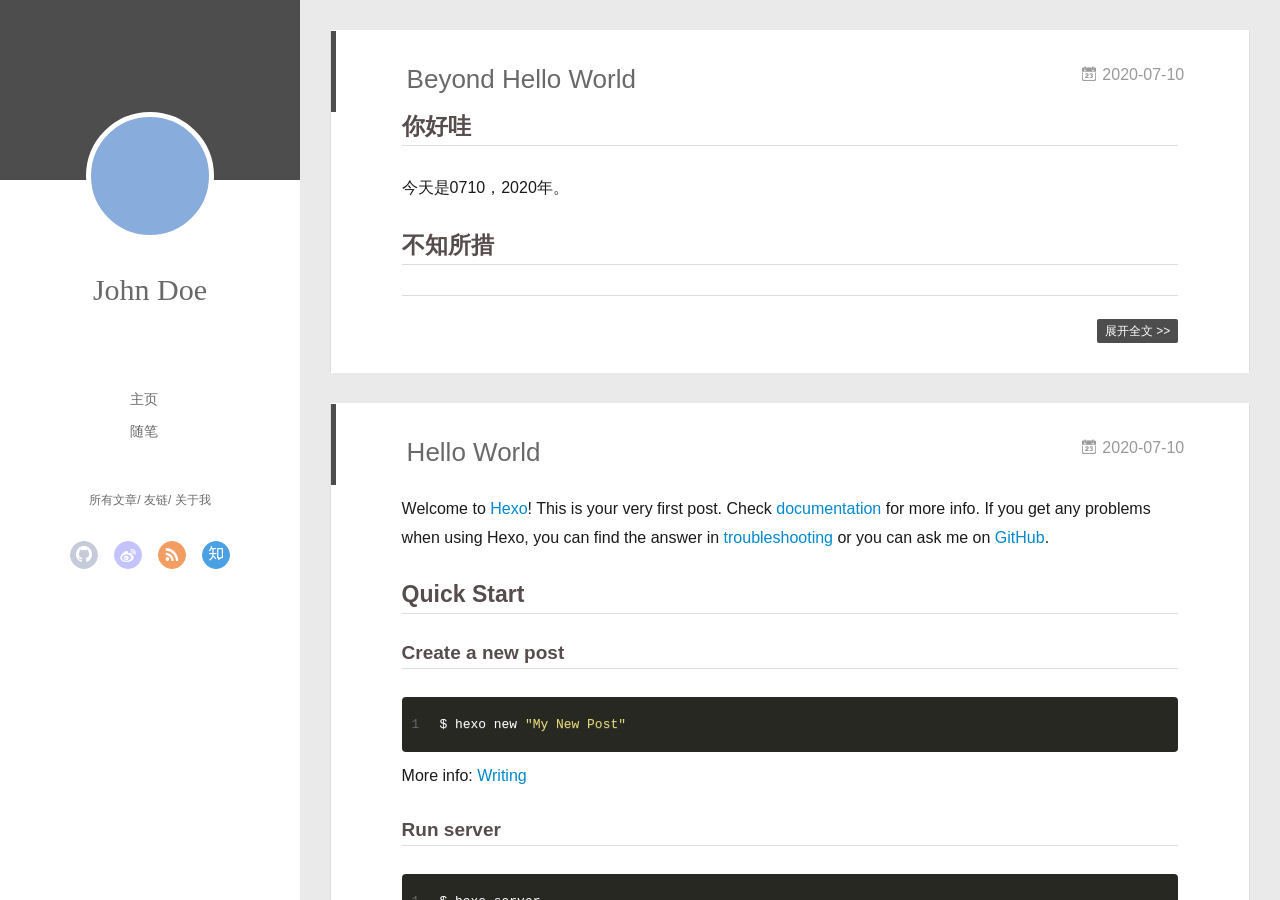
==== commit 1aab85fe: "Site updated: 2020-07-10 19:20:04" ====
--- a/index.html
+++ b/index.html
@@ -1,25 +1,13 @@
 <!DOCTYPE html>
-<html lang="en">
+<html>
 <head>
-  <meta charset="UTF-8">
-<meta name="viewport" content="width=device-width, initial-scale=1, maximum-scale=2">
-<meta name="theme-color" content="#222">
-<meta name="generator" content="Hexo 4.2.1">
-  <link rel="apple-touch-icon" sizes="180x180" href="/images/apple-touch-icon-next.png">
-  <link rel="icon" type="image/png" sizes="32x32" href="/images/favicon-32x32-next.png">
-  <link rel="icon" type="image/png" sizes="16x16" href="/images/favicon-16x16-next.png">
-  <link rel="mask-icon" href="/images/logo.svg" color="#222">
-
-<link rel="stylesheet" href="/css/main.css">
-
-
-<link rel="stylesheet" href="/lib/font-awesome/css/all.min.css">
-
-<script id="hexo-configurations">
-    var NexT = window.NexT || {};
-    var CONFIG = {"hostname":"yoursite.com","root":"/","scheme":"Muse","version":"7.8.0","exturl":false,"sidebar":{"position":"left","display":"post","padding":18,"offset":12,"onmobile":false},"copycode":{"enable":false,"show_result":false,"style":null},"back2top":{"enable":true,"sidebar":false,"scrollpercent":false},"bookmark":{"enable":false,"color":"#222","save":"auto"},"fancybox":false,"mediumzoom":false,"lazyload":false,"pangu":false,"comments":{"style":"tabs","active":null,"storage":true,"lazyload":false,"nav":null},"algolia":{"hits":{"per_page":10},"labels":{"input_placeholder":"Search for Posts","hits_empty":"We didn't find any results for the search: ${query}","hits_stats":"${hits} results found in ${time} ms"}},"localsearch":{"enable":false,"trigger":"auto","top_n_per_article":1,"unescape":false,"preload":false},"motion":{"enable":true,"async":false,"transition":{"post_block":"fadeIn","post_header":"slideDownIn","post_body":"slideDownIn","coll_header":"slideLeftIn","sidebar":"slideUpIn"}}};
-  </script>
-
+  <meta charset="utf-8">
+  
+  <meta name="renderer" content="webkit">
+  <meta http-equiv="X-UA-Compatible" content="IE=edge" >
+  <link rel="dns-prefetch" href="http://yoursite.com">
+  <title>Hexo</title>
+  <meta name="viewport" content="width=device-width, initial-scale=1, maximum-scale=1">
   <meta property="og:type" content="website">
 <meta property="og:title" content="Hexo">
 <meta property="og:url" content="http://yoursite.com/index.html">
@@ -27,222 +15,227 @@
 <meta property="og:locale" content="en_US">
 <meta property="article:author" content="John Doe">
 <meta name="twitter:card" content="summary">
-
-<link rel="canonical" href="http://yoursite.com/">
-
-
-<script id="page-configurations">
-  // https://hexo.io/docs/variables.html
-  CONFIG.page = {
-    sidebar: "",
-    isHome : true,
-    isPost : false,
-    lang   : 'en'
-  };
-</script>
-
-  <title>Hexo</title>
-  
-
-
-
-
-
-
-  <noscript>
-  <style>
-  .use-motion .brand,
-  .use-motion .menu-item,
-  .sidebar-inner,
-  .use-motion .post-block,
-  .use-motion .pagination,
-  .use-motion .comments,
-  .use-motion .post-header,
-  .use-motion .post-body,
-  .use-motion .collection-header { opacity: initial; }
-
-  .use-motion .site-title,
-  .use-motion .site-subtitle {
-    opacity: initial;
-    top: initial;
-  }
-
-  .use-motion .logo-line-before i { left: initial; }
-  .use-motion .logo-line-after i { right: initial; }
+  
+    <link rel="alternative" href="/atom.xml" title="Hexo" type="application/atom+xml">
+  
+  
+    <link rel="icon" href="/favicon.png">
+  
+  <link rel="stylesheet" type="text/css" href="/./main.0cf68a.css">
+  <style type="text/css">
+  
+    #container.show {
+      background: linear-gradient(200deg,#a0cfe4,#e8c37e);
+    }
   </style>
-</noscript>
-
-</head>
-
-<body itemscope itemtype="http://schema.org/WebPage">
-  <div class="container use-motion">
-    <div class="headband"></div>
-
-    <header class="header" itemscope itemtype="http://schema.org/WPHeader">
-      <div class="header-inner"><div class="site-brand-container">
-  <div class="site-nav-toggle">
-    <div class="toggle" aria-label="Toggle navigation bar">
-      <span class="toggle-line toggle-line-first"></span>
-      <span class="toggle-line toggle-line-middle"></span>
-      <span class="toggle-line toggle-line-last"></span>
+  
+
+  
+
+<meta name="generator" content="Hexo 4.2.1"></head>
+
+<body>
+  <div id="container" q-class="show:isCtnShow">
+    <canvas id="anm-canvas" class="anm-canvas"></canvas>
+    <div class="left-col" q-class="show:isShow">
+      
+<div class="overlay" style="background: #4d4d4d"></div>
+<div class="intrude-less">
+	<header id="header" class="inner">
+		<a href="/" class="profilepic">
+			<img src="" class="js-avatar">
+		</a>
+		<hgroup>
+		  <h1 class="header-author"><a href="/">John Doe</a></h1>
+		</hgroup>
+		
+
+		<nav class="header-menu">
+			<ul>
+			
+				<li><a href="/">主页</a></li>
+	        
+				<li><a href="/tags/%E9%9A%8F%E7%AC%94/">随笔</a></li>
+	        
+			</ul>
+		</nav>
+		<nav class="header-smart-menu">
+    		
+    			
+    			<a q-on="click: openSlider(e, 'innerArchive')" href="javascript:void(0)">所有文章</a>
+    			
+            
+    			
+    			<a q-on="click: openSlider(e, 'friends')" href="javascript:void(0)">友链</a>
+    			
+            
+    			
+    			<a q-on="click: openSlider(e, 'aboutme')" href="javascript:void(0)">关于我</a>
+    			
+            
+		</nav>
+		<nav class="header-nav">
+			<div class="social">
+				
+					<a class="github" target="_blank" href="#" title="github"><i class="icon-github"></i></a>
+		        
+					<a class="weibo" target="_blank" href="#" title="weibo"><i class="icon-weibo"></i></a>
+		        
+					<a class="rss" target="_blank" href="#" title="rss"><i class="icon-rss"></i></a>
+		        
+					<a class="zhihu" target="_blank" href="#" title="zhihu"><i class="icon-zhihu"></i></a>
+		        
+			</div>
+		</nav>
+	</header>		
+</div>
+
+    </div>
+    <div class="mid-col" q-class="show:isShow,hide:isShow|isFalse">
+      
+<nav id="mobile-nav">
+  	<div class="overlay js-overlay" style="background: #4d4d4d"></div>
+	<div class="btnctn js-mobile-btnctn">
+  		<div class="slider-trigger list" q-on="click: openSlider(e)"><i class="icon icon-sort"></i></div>
+	</div>
+	<div class="intrude-less">
+		<header id="header" class="inner">
+			<div class="profilepic">
+				<img src="" class="js-avatar">
+			</div>
+			<hgroup>
+			  <h1 class="header-author js-header-author">John Doe</h1>
+			</hgroup>
+			
+			
+			
+				
+			
+				
+			
+			
+			
+			<nav class="header-nav">
+				<div class="social">
+					
+						<a class="github" target="_blank" href="#" title="github"><i class="icon-github"></i></a>
+			        
+						<a class="weibo" target="_blank" href="#" title="weibo"><i class="icon-weibo"></i></a>
+			        
+						<a class="rss" target="_blank" href="#" title="rss"><i class="icon-rss"></i></a>
+			        
+						<a class="zhihu" target="_blank" href="#" title="zhihu"><i class="icon-zhihu"></i></a>
+			        
+				</div>
+			</nav>
+
+			<nav class="header-menu js-header-menu">
+				<ul style="width: 50%">
+				
+				
+					<li style="width: 50%"><a href="/">主页</a></li>
+		        
+					<li style="width: 50%"><a href="/tags/%E9%9A%8F%E7%AC%94/">随笔</a></li>
+		        
+				</ul>
+			</nav>
+		</header>				
+	</div>
+	<div class="mobile-mask" style="display:none" q-show="isShow"></div>
+</nav>
+
+      <div id="wrapper" class="body-wrap">
+        <div class="menu-l">
+          <div class="canvas-wrap">
+            <canvas data-colors="#eaeaea" data-sectionHeight="100" data-contentId="js-content" id="myCanvas1" class="anm-canvas"></canvas>
+          </div>
+          <div id="js-content" class="content-ll">
+            
+  
+    <article id="post-Beyond-Hello-World" class="article article-type-post  article-index" itemscope itemprop="blogPost">
+  <div class="article-inner">
+    
+      <header class="article-header">
+        
+  
+    <h1 itemprop="name">
+      <a class="article-title" href="/2020/07/10/Beyond-Hello-World/">Beyond Hello World</a>
+    </h1>
+  
+
+        
+        <a href="/2020/07/10/Beyond-Hello-World/" class="archive-article-date">
+  	<time datetime="2020-07-10T09:54:49.000Z" itemprop="datePublished"><i class="icon-calendar icon"></i>2020-07-10</time>
+</a>
+        
+      </header>
+    
+    <div class="article-entry" itemprop="articleBody">
+      
+        <h2 id="你好哇"><a href="#你好哇" class="headerlink" title="你好哇"></a>你好哇</h2><p>今天是0710，2020年。</p>
+<h2 id="不知所措"><a href="#不知所措" class="headerlink" title="不知所措"></a>不知所措</h2>
+      
+
+      
+    </div>
+    <div class="article-info article-info-index">
+      
+      
+      
+
+      
+        <p class="article-more-link">
+          <a class="article-more-a" href="/2020/07/10/Beyond-Hello-World/">展开全文 >></a>
+        </p>
+      
+
+      
+      <div class="clearfix"></div>
     </div>
   </div>
-
-  <div class="site-meta">
-
-    <a href="/" class="brand" rel="start">
-      <span class="logo-line-before"><i></i></span>
-      <h1 class="site-title">Hexo</h1>
-      <span class="logo-line-after"><i></i></span>
-    </a>
-  </div>
-
-  <div class="site-nav-right">
-    <div class="toggle popup-trigger">
-    </div>
-  </div>
-</div>
-
-
-
-
-<nav class="site-nav">
-  <ul id="menu" class="main-menu menu">
-        <li class="menu-item menu-item-home">
-
-    <a href="/" rel="section"><i class="fa fa-home fa-fw"></i>Home</a>
-
-  </li>
-        <li class="menu-item menu-item-archives">
-
-    <a href="/archives/" rel="section"><i class="fa fa-archive fa-fw"></i>Archives</a>
-
-  </li>
-  </ul>
-</nav>
-
-
-
-
-</div>
-    </header>
-
-    
-  <div class="back-to-top">
-    <i class="fa fa-arrow-up"></i>
-    <span>0%</span>
-  </div>
-
-
-    <main class="main">
-      <div class="main-inner">
-        <div class="content-wrap">
-          
-
-          <div class="content index posts-expand">
-            
-      
-  
-  
-  <article itemscope itemtype="http://schema.org/Article" class="post-block" lang="en">
-    <link itemprop="mainEntityOfPage" href="http://yoursite.com/2020/07/10/Beyond-Hello-World/">
-
-    <span hidden itemprop="author" itemscope itemtype="http://schema.org/Person">
-      <meta itemprop="image" content="/images/avatar.gif">
-      <meta itemprop="name" content="John Doe">
-      <meta itemprop="description" content="">
-    </span>
-
-    <span hidden itemprop="publisher" itemscope itemtype="http://schema.org/Organization">
-      <meta itemprop="name" content="Hexo">
-    </span>
-      <header class="post-header">
-        <h2 class="post-title" itemprop="name headline">
-          
-            <a href="/2020/07/10/Beyond-Hello-World/" class="post-title-link" itemprop="url">Beyond Hello World</a>
-        </h2>
-
-        <div class="post-meta">
-            <span class="post-meta-item">
-              <span class="post-meta-item-icon">
-                <i class="far fa-calendar"></i>
-              </span>
-              <span class="post-meta-item-text">Posted on</span>
-              
-
-              <time title="Created: 2020-07-10 17:54:49 / Modified: 17:56:11" itemprop="dateCreated datePublished" datetime="2020-07-10T17:54:49+08:00">2020-07-10</time>
-            </span>
-
-          
-
-        </div>
+</article>
+
+<aside class="wrap-side-operation">
+    <div class="mod-side-operation">
+        
+        <div class="jump-container" id="js-jump-container" style="display:none;">
+            <a href="javascript:void(0)" class="mod-side-operation__jump-to-top">
+                <i class="icon-font icon-back"></i>
+            </a>
+            <div id="js-jump-plan-container" class="jump-plan-container" style="top: -11px;">
+                <i class="icon-font icon-plane jump-plane"></i>
+            </div>
+        </div>
+        
+        
+    </div>
+</aside>
+
+
+
+
+  
+    <article id="post-hello-world" class="article article-type-post  article-index" itemscope itemprop="blogPost">
+  <div class="article-inner">
+    
+      <header class="article-header">
+        
+  
+    <h1 itemprop="name">
+      <a class="article-title" href="/2020/07/10/hello-world/">Hello World</a>
+    </h1>
+  
+
+        
+        <a href="/2020/07/10/hello-world/" class="archive-article-date">
+  	<time datetime="2020-07-10T09:48:24.168Z" itemprop="datePublished"><i class="icon-calendar icon"></i>2020-07-10</time>
+</a>
+        
       </header>
-
-    
-    
-    
-    <div class="post-body" itemprop="articleBody">
-
-      
-          <h2 id="你好哇"><a href="#你好哇" class="headerlink" title="你好哇"></a>你好哇</h2><p>今天是0710，2020年。</p>
-<h2 id="不知所措"><a href="#不知所措" class="headerlink" title="不知所措"></a>不知所措</h2>
-      
-    </div>
-
-    
-    
-    
-      <footer class="post-footer">
-        <div class="post-eof"></div>
-      </footer>
-  </article>
-  
-  
-  
-
-      
-  
-  
-  <article itemscope itemtype="http://schema.org/Article" class="post-block" lang="en">
-    <link itemprop="mainEntityOfPage" href="http://yoursite.com/2020/07/10/hello-world/">
-
-    <span hidden itemprop="author" itemscope itemtype="http://schema.org/Person">
-      <meta itemprop="image" content="/images/avatar.gif">
-      <meta itemprop="name" content="John Doe">
-      <meta itemprop="description" content="">
-    </span>
-
-    <span hidden itemprop="publisher" itemscope itemtype="http://schema.org/Organization">
-      <meta itemprop="name" content="Hexo">
-    </span>
-      <header class="post-header">
-        <h2 class="post-title" itemprop="name headline">
-          
-            <a href="/2020/07/10/hello-world/" class="post-title-link" itemprop="url">Hello World</a>
-        </h2>
-
-        <div class="post-meta">
-            <span class="post-meta-item">
-              <span class="post-meta-item-icon">
-                <i class="far fa-calendar"></i>
-              </span>
-              <span class="post-meta-item-text">Posted on</span>
-
-              <time title="Created: 2020-07-10 17:48:24" itemprop="dateCreated datePublished" datetime="2020-07-10T17:48:24+08:00">2020-07-10</time>
-            </span>
-
-          
-
-        </div>
-      </header>
-
-    
-    
-    
-    <div class="post-body" itemprop="articleBody">
-
-      
-          <p>Welcome to <a href="https://hexo.io/" target="_blank" rel="noopener">Hexo</a>! This is your very first post. Check <a href="https://hexo.io/docs/" target="_blank" rel="noopener">documentation</a> for more info. If you get any problems when using Hexo, you can find the answer in <a href="https://hexo.io/docs/troubleshooting.html" target="_blank" rel="noopener">troubleshooting</a> or you can ask me on <a href="https://github.com/hexojs/hexo/issues" target="_blank" rel="noopener">GitHub</a>.</p>
+    
+    <div class="article-entry" itemprop="articleBody">
+      
+        <p>Welcome to <a href="https://hexo.io/" target="_blank" rel="noopener">Hexo</a>! This is your very first post. Check <a href="https://hexo.io/docs/" target="_blank" rel="noopener">documentation</a> for more info. If you get any problems when using Hexo, you can find the answer in <a href="https://hexo.io/docs/troubleshooting.html" target="_blank" rel="noopener">troubleshooting</a> or you can ask me on <a href="https://github.com/hexojs/hexo/issues" target="_blank" rel="noopener">GitHub</a>.</p>
 <h2 id="Quick-Start"><a href="#Quick-Start" class="headerlink" title="Quick Start"></a>Quick Start</h2><h3 id="Create-a-new-post"><a href="#Create-a-new-post" class="headerlink" title="Create a new post"></a>Create a new post</h3><figure class="highlight bash"><table><tr><td class="gutter"><pre><span class="line">1</span><br></pre></td><td class="code"><pre><span class="line">$ hexo new <span class="string">"My New Post"</span></span><br></pre></td></tr></table></figure>
 
 <p>More info: <a href="https://hexo.io/docs/writing.html" target="_blank" rel="noopener">Writing</a></p>
@@ -257,172 +250,292 @@
 <p>More info: <a href="https://hexo.io/docs/one-command-deployment.html" target="_blank" rel="noopener">Deployment</a></p>
 
       
-    </div>
-
-    
-    
-    
-      <footer class="post-footer">
-        <div class="post-eof"></div>
-      </footer>
-  </article>
-  
-  
-  
-
-
-  
-
+
+      
+    </div>
+    <div class="article-info article-info-index">
+      
+      
+      
+
+      
+        <p class="article-more-link">
+          <a class="article-more-a" href="/2020/07/10/hello-world/">展开全文 >></a>
+        </p>
+      
+
+      
+      <div class="clearfix"></div>
+    </div>
+  </div>
+</article>
+
+<aside class="wrap-side-operation">
+    <div class="mod-side-operation">
+        
+        <div class="jump-container" id="js-jump-container" style="display:none;">
+            <a href="javascript:void(0)" class="mod-side-operation__jump-to-top">
+                <i class="icon-font icon-back"></i>
+            </a>
+            <div id="js-jump-plan-container" class="jump-plan-container" style="top: -11px;">
+                <i class="icon-font icon-plane jump-plane"></i>
+            </div>
+        </div>
+        
+        
+    </div>
+</aside>
+
+
+
+
+  
+  
 
 
           </div>
-          
-
-<script>
-  window.addEventListener('tabs:register', () => {
-    let { activeClass } = CONFIG.comments;
-    if (CONFIG.comments.storage) {
-      activeClass = localStorage.getItem('comments_active') || activeClass;
-    }
-    if (activeClass) {
-      let activeTab = document.querySelector(`a[href="#comment-${activeClass}"]`);
-      if (activeTab) {
-        activeTab.click();
-      }
-    }
-  });
-  if (CONFIG.comments.storage) {
-    window.addEventListener('tabs:click', event => {
-      if (!event.target.matches('.tabs-comment .tab-content .tab-pane')) return;
-      let commentClass = event.target.classList[1];
-      localStorage.setItem('comments_active', commentClass);
-    });
-  }
+        </div>
+      </div>
+      <footer id="footer">
+  <div class="outer">
+    <div id="footer-info">
+    	<div class="footer-left">
+    		&copy; 2020 John Doe
+    	</div>
+      	<div class="footer-right">
+      		<a href="http://hexo.io/" target="_blank">Hexo</a>  Theme <a href="https://github.com/litten/hexo-theme-yilia" target="_blank">Yilia</a> by Litten
+      	</div>
+    </div>
+  </div>
+</footer>
+    </div>
+    <script>
+	var yiliaConfig = {
+		mathjax: false,
+		isHome: true,
+		isPost: false,
+		isArchive: false,
+		isTag: false,
+		isCategory: false,
+		open_in_new: false,
+		toc_hide_index: true,
+		root: "/",
+		innerArchive: true,
+		showTags: false
+	}
 </script>
 
-        </div>
-          
-  
-  <div class="toggle sidebar-toggle">
-    <span class="toggle-line toggle-line-first"></span>
-    <span class="toggle-line toggle-line-middle"></span>
-    <span class="toggle-line toggle-line-last"></span>
+<script>!function(t){function n(e){if(r[e])return r[e].exports;var i=r[e]={exports:{},id:e,loaded:!1};return t[e].call(i.exports,i,i.exports,n),i.loaded=!0,i.exports}var r={};n.m=t,n.c=r,n.p="./",n(0)}([function(t,n,r){r(195),t.exports=r(191)},function(t,n,r){var e=r(3),i=r(52),o=r(27),u=r(28),c=r(53),f="prototype",a=function(t,n,r){var s,l,h,v,p=t&a.F,d=t&a.G,y=t&a.S,g=t&a.P,b=t&a.B,m=d?e:y?e[n]||(e[n]={}):(e[n]||{})[f],x=d?i:i[n]||(i[n]={}),w=x[f]||(x[f]={});d&&(r=n);for(s in r)l=!p&&m&&void 0!==m[s],h=(l?m:r)[s],v=b&&l?c(h,e):g&&"function"==typeof h?c(Function.call,h):h,m&&u(m,s,h,t&a.U),x[s]!=h&&o(x,s,v),g&&w[s]!=h&&(w[s]=h)};e.core=i,a.F=1,a.G=2,a.S=4,a.P=8,a.B=16,a.W=32,a.U=64,a.R=128,t.exports=a},function(t,n,r){var e=r(6);t.exports=function(t){if(!e(t))throw TypeError(t+" is not an object!");return t}},function(t,n){var r=t.exports="undefined"!=typeof window&&window.Math==Math?window:"undefined"!=typeof self&&self.Math==Math?self:Function("return this")();"number"==typeof __g&&(__g=r)},function(t,n){t.exports=function(t){try{return!!t()}catch(t){return!0}}},function(t,n){var r=t.exports="undefined"!=typeof window&&window.Math==Math?window:"undefined"!=typeof self&&self.Math==Math?self:Function("return this")();"number"==typeof __g&&(__g=r)},function(t,n){t.exports=function(t){return"object"==typeof t?null!==t:"function"==typeof t}},function(t,n,r){var e=r(126)("wks"),i=r(76),o=r(3).Symbol,u="function"==typeof o;(t.exports=function(t){return e[t]||(e[t]=u&&o[t]||(u?o:i)("Symbol."+t))}).store=e},function(t,n){var r={}.hasOwnProperty;t.exports=function(t,n){return r.call(t,n)}},function(t,n,r){var e=r(94),i=r(33);t.exports=function(t){return e(i(t))}},function(t,n,r){t.exports=!r(4)(function(){return 7!=Object.defineProperty({},"a",{get:function(){return 7}}).a})},function(t,n,r){var e=r(2),i=r(167),o=r(50),u=Object.defineProperty;n.f=r(10)?Object.defineProperty:function(t,n,r){if(e(t),n=o(n,!0),e(r),i)try{return u(t,n,r)}catch(t){}if("get"in r||"set"in r)throw TypeError("Accessors not supported!");return"value"in r&&(t[n]=r.value),t}},function(t,n,r){t.exports=!r(18)(function(){return 7!=Object.defineProperty({},"a",{get:function(){return 7}}).a})},function(t,n,r){var e=r(14),i=r(22);t.exports=r(12)?function(t,n,r){return e.f(t,n,i(1,r))}:function(t,n,r){return t[n]=r,t}},function(t,n,r){var e=r(20),i=r(58),o=r(42),u=Object.defineProperty;n.f=r(12)?Object.defineProperty:function(t,n,r){if(e(t),n=o(n,!0),e(r),i)try{return u(t,n,r)}catch(t){}if("get"in r||"set"in r)throw TypeError("Accessors not supported!");return"value"in r&&(t[n]=r.value),t}},function(t,n,r){var e=r(40)("wks"),i=r(23),o=r(5).Symbol,u="function"==typeof o;(t.exports=function(t){return e[t]||(e[t]=u&&o[t]||(u?o:i)("Symbol."+t))}).store=e},function(t,n,r){var e=r(67),i=Math.min;t.exports=function(t){return t>0?i(e(t),9007199254740991):0}},function(t,n,r){var e=r(46);t.exports=function(t){return Object(e(t))}},function(t,n){t.exports=function(t){try{return!!t()}catch(t){return!0}}},function(t,n,r){var e=r(63),i=r(34);t.exports=Object.keys||function(t){return e(t,i)}},function(t,n,r){var e=r(21);t.exports=function(t){if(!e(t))throw TypeError(t+" is not an object!");return t}},function(t,n){t.exports=function(t){return"object"==typeof t?null!==t:"function"==typeof t}},function(t,n){t.exports=function(t,n){return{enumerable:!(1&t),configurable:!(2&t),writable:!(4&t),value:n}}},function(t,n){var r=0,e=Math.random();t.exports=function(t){return"Symbol(".concat(void 0===t?"":t,")_",(++r+e).toString(36))}},function(t,n){var r={}.hasOwnProperty;t.exports=function(t,n){return r.call(t,n)}},function(t,n){var r=t.exports={version:"2.4.0"};"number"==typeof __e&&(__e=r)},function(t,n){t.exports=function(t){if("function"!=typeof t)throw TypeError(t+" is not a function!");return t}},function(t,n,r){var e=r(11),i=r(66);t.exports=r(10)?function(t,n,r){return e.f(t,n,i(1,r))}:function(t,n,r){return t[n]=r,t}},function(t,n,r){var e=r(3),i=r(27),o=r(24),u=r(76)("src"),c="toString",f=Function[c],a=(""+f).split(c);r(52).inspectSource=function(t){return f.call(t)},(t.exports=function(t,n,r,c){var f="function"==typeof r;f&&(o(r,"name")||i(r,"name",n)),t[n]!==r&&(f&&(o(r,u)||i(r,u,t[n]?""+t[n]:a.join(String(n)))),t===e?t[n]=r:c?t[n]?t[n]=r:i(t,n,r):(delete t[n],i(t,n,r)))})(Function.prototype,c,function(){return"function"==typeof this&&this[u]||f.call(this)})},function(t,n,r){var e=r(1),i=r(4),o=r(46),u=function(t,n,r,e){var i=String(o(t)),u="<"+n;return""!==r&&(u+=" "+r+'="'+String(e).replace(/"/g,"&quot;")+'"'),u+">"+i+"</"+n+">"};t.exports=function(t,n){var r={};r[t]=n(u),e(e.P+e.F*i(function(){var n=""[t]('"');return n!==n.toLowerCase()||n.split('"').length>3}),"String",r)}},function(t,n,r){var e=r(115),i=r(46);t.exports=function(t){return e(i(t))}},function(t,n,r){var e=r(116),i=r(66),o=r(30),u=r(50),c=r(24),f=r(167),a=Object.getOwnPropertyDescriptor;n.f=r(10)?a:function(t,n){if(t=o(t),n=u(n,!0),f)try{return a(t,n)}catch(t){}if(c(t,n))return i(!e.f.call(t,n),t[n])}},function(t,n,r){var e=r(24),i=r(17),o=r(145)("IE_PROTO"),u=Object.prototype;t.exports=Object.getPrototypeOf||function(t){return t=i(t),e(t,o)?t[o]:"function"==typeof t.constructor&&t instanceof t.constructor?t.constructor.prototype:t instanceof Object?u:null}},function(t,n){t.exports=function(t){if(void 0==t)throw TypeError("Can't call method on  "+t);return t}},function(t,n){t.exports="constructor,hasOwnProperty,isPrototypeOf,propertyIsEnumerable,toLocaleString,toString,valueOf".split(",")},function(t,n){t.exports={}},function(t,n){t.exports=!0},function(t,n){n.f={}.propertyIsEnumerable},function(t,n,r){var e=r(14).f,i=r(8),o=r(15)("toStringTag");t.exports=function(t,n,r){t&&!i(t=r?t:t.prototype,o)&&e(t,o,{configurable:!0,value:n})}},function(t,n,r){var e=r(40)("keys"),i=r(23);t.exports=function(t){return e[t]||(e[t]=i(t))}},function(t,n,r){var e=r(5),i="__core-js_shared__",o=e[i]||(e[i]={});t.exports=function(t){return o[t]||(o[t]={})}},function(t,n){var r=Math.ceil,e=Math.floor;t.exports=function(t){return isNaN(t=+t)?0:(t>0?e:r)(t)}},function(t,n,r){var e=r(21);t.exports=function(t,n){if(!e(t))return t;var r,i;if(n&&"function"==typeof(r=t.toString)&&!e(i=r.call(t)))return i;if("function"==typeof(r=t.valueOf)&&!e(i=r.call(t)))return i;if(!n&&"function"==typeof(r=t.toString)&&!e(i=r.call(t)))return i;throw TypeError("Can't convert object to primitive value")}},function(t,n,r){var e=r(5),i=r(25),o=r(36),u=r(44),c=r(14).f;t.exports=function(t){var n=i.Symbol||(i.Symbol=o?{}:e.Symbol||{});"_"==t.charAt(0)||t in n||c(n,t,{value:u.f(t)})}},function(t,n,r){n.f=r(15)},function(t,n){var r={}.toString;t.exports=function(t){return r.call(t).slice(8,-1)}},function(t,n){t.exports=function(t){if(void 0==t)throw TypeError("Can't call method on  "+t);return t}},function(t,n,r){var e=r(4);t.exports=function(t,n){return!!t&&e(function(){n?t.call(null,function(){},1):t.call(null)})}},function(t,n,r){var e=r(53),i=r(115),o=r(17),u=r(16),c=r(203);t.exports=function(t,n){var r=1==t,f=2==t,a=3==t,s=4==t,l=6==t,h=5==t||l,v=n||c;return function(n,c,p){for(var d,y,g=o(n),b=i(g),m=e(c,p,3),x=u(b.length),w=0,S=r?v(n,x):f?v(n,0):void 0;x>w;w++)if((h||w in b)&&(d=b[w],y=m(d,w,g),t))if(r)S[w]=y;else if(y)switch(t){case 3:return!0;case 5:return d;case 6:return w;case 2:S.push(d)}else if(s)return!1;return l?-1:a||s?s:S}}},function(t,n,r){var e=r(1),i=r(52),o=r(4);t.exports=function(t,n){var r=(i.Object||{})[t]||Object[t],u={};u[t]=n(r),e(e.S+e.F*o(function(){r(1)}),"Object",u)}},function(t,n,r){var e=r(6);t.exports=function(t,n){if(!e(t))return t;var r,i;if(n&&"function"==typeof(r=t.toString)&&!e(i=r.call(t)))return i;if("function"==typeof(r=t.valueOf)&&!e(i=r.call(t)))return i;if(!n&&"function"==typeof(r=t.toString)&&!e(i=r.call(t)))return i;throw TypeError("Can't convert object to primitive value")}},function(t,n,r){var e=r(5),i=r(25),o=r(91),u=r(13),c="prototype",f=function(t,n,r){var a,s,l,h=t&f.F,v=t&f.G,p=t&f.S,d=t&f.P,y=t&f.B,g=t&f.W,b=v?i:i[n]||(i[n]={}),m=b[c],x=v?e:p?e[n]:(e[n]||{})[c];v&&(r=n);for(a in r)(s=!h&&x&&void 0!==x[a])&&a in b||(l=s?x[a]:r[a],b[a]=v&&"function"!=typeof x[a]?r[a]:y&&s?o(l,e):g&&x[a]==l?function(t){var n=function(n,r,e){if(this instanceof t){switch(arguments.length){case 0:return new t;case 1:return new t(n);case 2:return new t(n,r)}return new t(n,r,e)}return t.apply(this,arguments)};return n[c]=t[c],n}(l):d&&"function"==typeof l?o(Function.call,l):l,d&&((b.virtual||(b.virtual={}))[a]=l,t&f.R&&m&&!m[a]&&u(m,a,l)))};f.F=1,f.G=2,f.S=4,f.P=8,f.B=16,f.W=32,f.U=64,f.R=128,t.exports=f},function(t,n){var r=t.exports={version:"2.4.0"};"number"==typeof __e&&(__e=r)},function(t,n,r){var e=r(26);t.exports=function(t,n,r){if(e(t),void 0===n)return t;switch(r){case 1:return function(r){return t.call(n,r)};case 2:return function(r,e){return t.call(n,r,e)};case 3:return function(r,e,i){return t.call(n,r,e,i)}}return function(){return t.apply(n,arguments)}}},function(t,n,r){var e=r(183),i=r(1),o=r(126)("metadata"),u=o.store||(o.store=new(r(186))),c=function(t,n,r){var i=u.get(t);if(!i){if(!r)return;u.set(t,i=new e)}var o=i.get(n);if(!o){if(!r)return;i.set(n,o=new e)}return o},f=function(t,n,r){var e=c(n,r,!1);return void 0!==e&&e.has(t)},a=function(t,n,r){var e=c(n,r,!1);return void 0===e?void 0:e.get(t)},s=function(t,n,r,e){c(r,e,!0).set(t,n)},l=function(t,n){var r=c(t,n,!1),e=[];return r&&r.forEach(function(t,n){e.push(n)}),e},h=function(t){return void 0===t||"symbol"==typeof t?t:String(t)},v=function(t){i(i.S,"Reflect",t)};t.exports={store:u,map:c,has:f,get:a,set:s,keys:l,key:h,exp:v}},function(t,n,r){"use strict";if(r(10)){var e=r(69),i=r(3),o=r(4),u=r(1),c=r(127),f=r(152),a=r(53),s=r(68),l=r(66),h=r(27),v=r(73),p=r(67),d=r(16),y=r(75),g=r(50),b=r(24),m=r(180),x=r(114),w=r(6),S=r(17),_=r(137),O=r(70),E=r(32),P=r(71).f,j=r(154),F=r(76),M=r(7),A=r(48),N=r(117),T=r(146),I=r(155),k=r(80),L=r(123),R=r(74),C=r(130),D=r(160),U=r(11),W=r(31),G=U.f,B=W.f,V=i.RangeError,z=i.TypeError,q=i.Uint8Array,K="ArrayBuffer",J="Shared"+K,Y="BYTES_PER_ELEMENT",H="prototype",$=Array[H],X=f.ArrayBuffer,Q=f.DataView,Z=A(0),tt=A(2),nt=A(3),rt=A(4),et=A(5),it=A(6),ot=N(!0),ut=N(!1),ct=I.values,ft=I.keys,at=I.entries,st=$.lastIndexOf,lt=$.reduce,ht=$.reduceRight,vt=$.join,pt=$.sort,dt=$.slice,yt=$.toString,gt=$.toLocaleString,bt=M("iterator"),mt=M("toStringTag"),xt=F("typed_constructor"),wt=F("def_constructor"),St=c.CONSTR,_t=c.TYPED,Ot=c.VIEW,Et="Wrong length!",Pt=A(1,function(t,n){return Tt(T(t,t[wt]),n)}),jt=o(function(){return 1===new q(new Uint16Array([1]).buffer)[0]}),Ft=!!q&&!!q[H].set&&o(function(){new q(1).set({})}),Mt=function(t,n){if(void 0===t)throw z(Et);var r=+t,e=d(t);if(n&&!m(r,e))throw V(Et);return e},At=function(t,n){var r=p(t);if(r<0||r%n)throw V("Wrong offset!");return r},Nt=function(t){if(w(t)&&_t in t)return t;throw z(t+" is not a typed array!")},Tt=function(t,n){if(!(w(t)&&xt in t))throw z("It is not a typed array constructor!");return new t(n)},It=function(t,n){return kt(T(t,t[wt]),n)},kt=function(t,n){for(var r=0,e=n.length,i=Tt(t,e);e>r;)i[r]=n[r++];return i},Lt=function(t,n,r){G(t,n,{get:function(){return this._d[r]}})},Rt=function(t){var n,r,e,i,o,u,c=S(t),f=arguments.length,s=f>1?arguments[1]:void 0,l=void 0!==s,h=j(c);if(void 0!=h&&!_(h)){for(u=h.call(c),e=[],n=0;!(o=u.next()).done;n++)e.push(o.value);c=e}for(l&&f>2&&(s=a(s,arguments[2],2)),n=0,r=d(c.length),i=Tt(this,r);r>n;n++)i[n]=l?s(c[n],n):c[n];return i},Ct=function(){for(var t=0,n=arguments.length,r=Tt(this,n);n>t;)r[t]=arguments[t++];return r},Dt=!!q&&o(function(){gt.call(new q(1))}),Ut=function(){return gt.apply(Dt?dt.call(Nt(this)):Nt(this),arguments)},Wt={copyWithin:function(t,n){return D.call(Nt(this),t,n,arguments.length>2?arguments[2]:void 0)},every:function(t){return rt(Nt(this),t,arguments.length>1?arguments[1]:void 0)},fill:function(t){return C.apply(Nt(this),arguments)},filter:function(t){return It(this,tt(Nt(this),t,arguments.length>1?arguments[1]:void 0))},find:function(t){return et(Nt(this),t,arguments.length>1?arguments[1]:void 0)},findIndex:function(t){return it(Nt(this),t,arguments.length>1?arguments[1]:void 0)},forEach:function(t){Z(Nt(this),t,arguments.length>1?arguments[1]:void 0)},indexOf:function(t){return ut(Nt(this),t,arguments.length>1?arguments[1]:void 0)},includes:function(t){return ot(Nt(this),t,arguments.length>1?arguments[1]:void 0)},join:function(t){return vt.apply(Nt(this),arguments)},lastIndexOf:function(t){return st.apply(Nt(this),arguments)},map:function(t){return Pt(Nt(this),t,arguments.length>1?arguments[1]:void 0)},reduce:function(t){return lt.apply(Nt(this),arguments)},reduceRight:function(t){return ht.apply(Nt(this),arguments)},reverse:function(){for(var t,n=this,r=Nt(n).length,e=Math.floor(r/2),i=0;i<e;)t=n[i],n[i++]=n[--r],n[r]=t;return n},some:function(t){return nt(Nt(this),t,arguments.length>1?arguments[1]:void 0)},sort:function(t){return pt.call(Nt(this),t)},subarray:function(t,n){var r=Nt(this),e=r.length,i=y(t,e);return new(T(r,r[wt]))(r.buffer,r.byteOffset+i*r.BYTES_PER_ELEMENT,d((void 0===n?e:y(n,e))-i))}},Gt=function(t,n){return It(this,dt.call(Nt(this),t,n))},Bt=function(t){Nt(this);var n=At(arguments[1],1),r=this.length,e=S(t),i=d(e.length),o=0;if(i+n>r)throw V(Et);for(;o<i;)this[n+o]=e[o++]},Vt={entries:function(){return at.call(Nt(this))},keys:function(){return ft.call(Nt(this))},values:function(){return ct.call(Nt(this))}},zt=function(t,n){return w(t)&&t[_t]&&"symbol"!=typeof n&&n in t&&String(+n)==String(n)},qt=function(t,n){return zt(t,n=g(n,!0))?l(2,t[n]):B(t,n)},Kt=function(t,n,r){return!(zt(t,n=g(n,!0))&&w(r)&&b(r,"value"))||b(r,"get")||b(r,"set")||r.configurable||b(r,"writable")&&!r.writable||b(r,"enumerable")&&!r.enumerable?G(t,n,r):(t[n]=r.value,t)};St||(W.f=qt,U.f=Kt),u(u.S+u.F*!St,"Object",{getOwnPropertyDescriptor:qt,defineProperty:Kt}),o(function(){yt.call({})})&&(yt=gt=function(){return vt.call(this)});var Jt=v({},Wt);v(Jt,Vt),h(Jt,bt,Vt.values),v(Jt,{slice:Gt,set:Bt,constructor:function(){},toString:yt,toLocaleString:Ut}),Lt(Jt,"buffer","b"),Lt(Jt,"byteOffset","o"),Lt(Jt,"byteLength","l"),Lt(Jt,"length","e"),G(Jt,mt,{get:function(){return this[_t]}}),t.exports=function(t,n,r,f){f=!!f;var a=t+(f?"Clamped":"")+"Array",l="Uint8Array"!=a,v="get"+t,p="set"+t,y=i[a],g=y||{},b=y&&E(y),m=!y||!c.ABV,S={},_=y&&y[H],j=function(t,r){var e=t._d;return e.v[v](r*n+e.o,jt)},F=function(t,r,e){var i=t._d;f&&(e=(e=Math.round(e))<0?0:e>255?255:255&e),i.v[p](r*n+i.o,e,jt)},M=function(t,n){G(t,n,{get:function(){return j(this,n)},set:function(t){return F(this,n,t)},enumerable:!0})};m?(y=r(function(t,r,e,i){s(t,y,a,"_d");var o,u,c,f,l=0,v=0;if(w(r)){if(!(r instanceof X||(f=x(r))==K||f==J))return _t in r?kt(y,r):Rt.call(y,r);o=r,v=At(e,n);var p=r.byteLength;if(void 0===i){if(p%n)throw V(Et);if((u=p-v)<0)throw V(Et)}else if((u=d(i)*n)+v>p)throw V(Et);c=u/n}else c=Mt(r,!0),u=c*n,o=new X(u);for(h(t,"_d",{b:o,o:v,l:u,e:c,v:new Q(o)});l<c;)M(t,l++)}),_=y[H]=O(Jt),h(_,"constructor",y)):L(function(t){new y(null),new y(t)},!0)||(y=r(function(t,r,e,i){s(t,y,a);var o;return w(r)?r instanceof X||(o=x(r))==K||o==J?void 0!==i?new g(r,At(e,n),i):void 0!==e?new g(r,At(e,n)):new g(r):_t in r?kt(y,r):Rt.call(y,r):new g(Mt(r,l))}),Z(b!==Function.prototype?P(g).concat(P(b)):P(g),function(t){t in y||h(y,t,g[t])}),y[H]=_,e||(_.constructor=y));var A=_[bt],N=!!A&&("values"==A.name||void 0==A.name),T=Vt.values;h(y,xt,!0),h(_,_t,a),h(_,Ot,!0),h(_,wt,y),(f?new y(1)[mt]==a:mt in _)||G(_,mt,{get:function(){return a}}),S[a]=y,u(u.G+u.W+u.F*(y!=g),S),u(u.S,a,{BYTES_PER_ELEMENT:n,from:Rt,of:Ct}),Y in _||h(_,Y,n),u(u.P,a,Wt),R(a),u(u.P+u.F*Ft,a,{set:Bt}),u(u.P+u.F*!N,a,Vt),u(u.P+u.F*(_.toString!=yt),a,{toString:yt}),u(u.P+u.F*o(function(){new y(1).slice()}),a,{slice:Gt}),u(u.P+u.F*(o(function(){return[1,2].toLocaleString()!=new y([1,2]).toLocaleString()})||!o(function(){_.toLocaleString.call([1,2])})),a,{toLocaleString:Ut}),k[a]=N?A:T,e||N||h(_,bt,T)}}else t.exports=function(){}},function(t,n){var r={}.toString;t.exports=function(t){return r.call(t).slice(8,-1)}},function(t,n,r){var e=r(21),i=r(5).document,o=e(i)&&e(i.createElement);t.exports=function(t){return o?i.createElement(t):{}}},function(t,n,r){t.exports=!r(12)&&!r(18)(function(){return 7!=Object.defineProperty(r(57)("div"),"a",{get:function(){return 7}}).a})},function(t,n,r){"use strict";var e=r(36),i=r(51),o=r(64),u=r(13),c=r(8),f=r(35),a=r(96),s=r(38),l=r(103),h=r(15)("iterator"),v=!([].keys&&"next"in[].keys()),p="keys",d="values",y=function(){return this};t.exports=function(t,n,r,g,b,m,x){a(r,n,g);var w,S,_,O=function(t){if(!v&&t in F)return F[t];switch(t){case p:case d:return function(){return new r(this,t)}}return function(){return new r(this,t)}},E=n+" Iterator",P=b==d,j=!1,F=t.prototype,M=F[h]||F["@@iterator"]||b&&F[b],A=M||O(b),N=b?P?O("entries"):A:void 0,T="Array"==n?F.entries||M:M;if(T&&(_=l(T.call(new t)))!==Object.prototype&&(s(_,E,!0),e||c(_,h)||u(_,h,y)),P&&M&&M.name!==d&&(j=!0,A=function(){return M.call(this)}),e&&!x||!v&&!j&&F[h]||u(F,h,A),f[n]=A,f[E]=y,b)if(w={values:P?A:O(d),keys:m?A:O(p),entries:N},x)for(S in w)S in F||o(F,S,w[S]);else i(i.P+i.F*(v||j),n,w);return w}},function(t,n,r){var e=r(20),i=r(100),o=r(34),u=r(39)("IE_PROTO"),c=function(){},f="prototype",a=function(){var t,n=r(57)("iframe"),e=o.length;for(n.style.display="none",r(93).appendChild(n),n.src="javascript:",t=n.contentWindow.document,t.open(),t.write("<script>document.F=Object<\/script>"),t.close(),a=t.F;e--;)delete a[f][o[e]];return a()};t.exports=Object.create||function(t,n){var r;return null!==t?(c[f]=e(t),r=new c,c[f]=null,r[u]=t):r=a(),void 0===n?r:i(r,n)}},function(t,n,r){var e=r(63),i=r(34).concat("length","prototype");n.f=Object.getOwnPropertyNames||function(t){return e(t,i)}},function(t,n){n.f=Object.getOwnPropertySymbols},function(t,n,r){var e=r(8),i=r(9),o=r(90)(!1),u=r(39)("IE_PROTO");t.exports=function(t,n){var r,c=i(t),f=0,a=[];for(r in c)r!=u&&e(c,r)&&a.push(r);for(;n.length>f;)e(c,r=n[f++])&&(~o(a,r)||a.push(r));return a}},function(t,n,r){t.exports=r(13)},function(t,n,r){var e=r(76)("meta"),i=r(6),o=r(24),u=r(11).f,c=0,f=Object.isExtensible||function(){return!0},a=!r(4)(function(){return f(Object.preventExtensions({}))}),s=function(t){u(t,e,{value:{i:"O"+ ++c,w:{}}})},l=function(t,n){if(!i(t))return"symbol"==typeof t?t:("string"==typeof t?"S":"P")+t;if(!o(t,e)){if(!f(t))return"F";if(!n)return"E";s(t)}return t[e].i},h=function(t,n){if(!o(t,e)){if(!f(t))return!0;if(!n)return!1;s(t)}return t[e].w},v=function(t){return a&&p.NEED&&f(t)&&!o(t,e)&&s(t),t},p=t.exports={KEY:e,NEED:!1,fastKey:l,getWeak:h,onFreeze:v}},function(t,n){t.exports=function(t,n){return{enumerable:!(1&t),configurable:!(2&t),writable:!(4&t),value:n}}},function(t,n){var r=Math.ceil,e=Math.floor;t.exports=function(t){return isNaN(t=+t)?0:(t>0?e:r)(t)}},function(t,n){t.exports=function(t,n,r,e){if(!(t instanceof n)||void 0!==e&&e in t)throw TypeError(r+": incorrect invocation!");return t}},function(t,n){t.exports=!1},function(t,n,r){var e=r(2),i=r(173),o=r(133),u=r(145)("IE_PROTO"),c=function(){},f="prototype",a=function(){var t,n=r(132)("iframe"),e=o.length;for(n.style.display="none",r(135).appendChild(n),n.src="javascript:",t=n.contentWindow.document,t.open(),t.write("<script>document.F=Object<\/script>"),t.close(),a=t.F;e--;)delete a[f][o[e]];return a()};t.exports=Object.create||function(t,n){var r;return null!==t?(c[f]=e(t),r=new c,c[f]=null,r[u]=t):r=a(),void 0===n?r:i(r,n)}},function(t,n,r){var e=r(175),i=r(133).concat("length","prototype");n.f=Object.getOwnPropertyNames||function(t){return e(t,i)}},function(t,n,r){var e=r(175),i=r(133);t.exports=Object.keys||function(t){return e(t,i)}},function(t,n,r){var e=r(28);t.exports=function(t,n,r){for(var i in n)e(t,i,n[i],r);return t}},function(t,n,r){"use strict";var e=r(3),i=r(11),o=r(10),u=r(7)("species");t.exports=function(t){var n=e[t];o&&n&&!n[u]&&i.f(n,u,{configurable:!0,get:function(){return this}})}},function(t,n,r){var e=r(67),i=Math.max,o=Math.min;t.exports=function(t,n){return t=e(t),t<0?i(t+n,0):o(t,n)}},function(t,n){var r=0,e=Math.random();t.exports=function(t){return"Symbol(".concat(void 0===t?"":t,")_",(++r+e).toString(36))}},function(t,n,r){var e=r(33);t.exports=function(t){return Object(e(t))}},function(t,n,r){var e=r(7)("unscopables"),i=Array.prototype;void 0==i[e]&&r(27)(i,e,{}),t.exports=function(t){i[e][t]=!0}},function(t,n,r){var e=r(53),i=r(169),o=r(137),u=r(2),c=r(16),f=r(154),a={},s={},n=t.exports=function(t,n,r,l,h){var v,p,d,y,g=h?function(){return t}:f(t),b=e(r,l,n?2:1),m=0;if("function"!=typeof g)throw TypeError(t+" is not iterable!");if(o(g)){for(v=c(t.length);v>m;m++)if((y=n?b(u(p=t[m])[0],p[1]):b(t[m]))===a||y===s)return y}else for(d=g.call(t);!(p=d.next()).done;)if((y=i(d,b,p.value,n))===a||y===s)return y};n.BREAK=a,n.RETURN=s},function(t,n){t.exports={}},function(t,n,r){var e=r(11).f,i=r(24),o=r(7)("toStringTag");t.exports=function(t,n,r){t&&!i(t=r?t:t.prototype,o)&&e(t,o,{configurable:!0,value:n})}},function(t,n,r){var e=r(1),i=r(46),o=r(4),u=r(150),c="["+u+"]",f="​+",a=RegExp("^"+c+c+"*"),s=RegExp(c+c+"*$"),l=function(t,n,r){var i={},c=o(function(){return!!u[t]()||f[t]()!=f}),a=i[t]=c?n(h):u[t];r&&(i[r]=a),e(e.P+e.F*c,"String",i)},h=l.trim=function(t,n){return t=String(i(t)),1&n&&(t=t.replace(a,"")),2&n&&(t=t.replace(s,"")),t};t.exports=l},function(t,n,r){t.exports={default:r(86),__esModule:!0}},function(t,n,r){t.exports={default:r(87),__esModule:!0}},function(t,n,r){"use strict";function e(t){return t&&t.__esModule?t:{default:t}}n.__esModule=!0;var i=r(84),o=e(i),u=r(83),c=e(u),f="function"==typeof c.default&&"symbol"==typeof o.default?function(t){return typeof t}:function(t){return t&&"function"==typeof c.default&&t.constructor===c.default&&t!==c.default.prototype?"symbol":typeof t};n.default="function"==typeof c.default&&"symbol"===f(o.default)?function(t){return void 0===t?"undefined":f(t)}:function(t){return t&&"function"==typeof c.default&&t.constructor===c.default&&t!==c.default.prototype?"symbol":void 0===t?"undefined":f(t)}},function(t,n,r){r(110),r(108),r(111),r(112),t.exports=r(25).Symbol},function(t,n,r){r(109),r(113),t.exports=r(44).f("iterator")},function(t,n){t.exports=function(t){if("function"!=typeof t)throw TypeError(t+" is not a function!");return t}},function(t,n){t.exports=function(){}},function(t,n,r){var e=r(9),i=r(106),o=r(105);t.exports=function(t){return function(n,r,u){var c,f=e(n),a=i(f.length),s=o(u,a);if(t&&r!=r){for(;a>s;)if((c=f[s++])!=c)return!0}else for(;a>s;s++)if((t||s in f)&&f[s]===r)return t||s||0;return!t&&-1}}},function(t,n,r){var e=r(88);t.exports=function(t,n,r){if(e(t),void 0===n)return t;switch(r){case 1:return function(r){return t.call(n,r)};case 2:return function(r,e){return t.call(n,r,e)};case 3:return function(r,e,i){return t.call(n,r,e,i)}}return function(){return t.apply(n,arguments)}}},function(t,n,r){var e=r(19),i=r(62),o=r(37);t.exports=function(t){var n=e(t),r=i.f;if(r)for(var u,c=r(t),f=o.f,a=0;c.length>a;)f.call(t,u=c[a++])&&n.push(u);return n}},function(t,n,r){t.exports=r(5).document&&document.documentElement},function(t,n,r){var e=r(56);t.exports=Object("z").propertyIsEnumerable(0)?Object:function(t){return"String"==e(t)?t.split(""):Object(t)}},function(t,n,r){var e=r(56);t.exports=Array.isArray||function(t){return"Array"==e(t)}},function(t,n,r){"use strict";var e=r(60),i=r(22),o=r(38),u={};r(13)(u,r(15)("iterator"),function(){return this}),t.exports=function(t,n,r){t.prototype=e(u,{next:i(1,r)}),o(t,n+" Iterator")}},function(t,n){t.exports=function(t,n){return{value:n,done:!!t}}},function(t,n,r){var e=r(19),i=r(9);t.exports=function(t,n){for(var r,o=i(t),u=e(o),c=u.length,f=0;c>f;)if(o[r=u[f++]]===n)return r}},function(t,n,r){var e=r(23)("meta"),i=r(21),o=r(8),u=r(14).f,c=0,f=Object.isExtensible||function(){return!0},a=!r(18)(function(){return f(Object.preventExtensions({}))}),s=function(t){u(t,e,{value:{i:"O"+ ++c,w:{}}})},l=function(t,n){if(!i(t))return"symbol"==typeof t?t:("string"==typeof t?"S":"P")+t;if(!o(t,e)){if(!f(t))return"F";if(!n)return"E";s(t)}return t[e].i},h=function(t,n){if(!o(t,e)){if(!f(t))return!0;if(!n)return!1;s(t)}return t[e].w},v=function(t){return a&&p.NEED&&f(t)&&!o(t,e)&&s(t),t},p=t.exports={KEY:e,NEED:!1,fastKey:l,getWeak:h,onFreeze:v}},function(t,n,r){var e=r(14),i=r(20),o=r(19);t.exports=r(12)?Object.defineProperties:function(t,n){i(t);for(var r,u=o(n),c=u.length,f=0;c>f;)e.f(t,r=u[f++],n[r]);return t}},function(t,n,r){var e=r(37),i=r(22),o=r(9),u=r(42),c=r(8),f=r(58),a=Object.getOwnPropertyDescriptor;n.f=r(12)?a:function(t,n){if(t=o(t),n=u(n,!0),f)try{return a(t,n)}catch(t){}if(c(t,n))return i(!e.f.call(t,n),t[n])}},function(t,n,r){var e=r(9),i=r(61).f,o={}.toString,u="object"==typeof window&&window&&Object.getOwnPropertyNames?Object.getOwnPropertyNames(window):[],c=function(t){try{return i(t)}catch(t){return u.slice()}};t.exports.f=function(t){return u&&"[object Window]"==o.call(t)?c(t):i(e(t))}},function(t,n,r){var e=r(8),i=r(77),o=r(39)("IE_PROTO"),u=Object.prototype;t.exports=Object.getPrototypeOf||function(t){return t=i(t),e(t,o)?t[o]:"function"==typeof t.constructor&&t instanceof t.constructor?t.constructor.prototype:t instanceof Object?u:null}},function(t,n,r){var e=r(41),i=r(33);t.exports=function(t){return function(n,r){var o,u,c=String(i(n)),f=e(r),a=c.length;return f<0||f>=a?t?"":void 0:(o=c.charCodeAt(f),o<55296||o>56319||f+1===a||(u=c.charCodeAt(f+1))<56320||u>57343?t?c.charAt(f):o:t?c.slice(f,f+2):u-56320+(o-55296<<10)+65536)}}},function(t,n,r){var e=r(41),i=Math.max,o=Math.min;t.exports=function(t,n){return t=e(t),t<0?i(t+n,0):o(t,n)}},function(t,n,r){var e=r(41),i=Math.min;t.exports=function(t){return t>0?i(e(t),9007199254740991):0}},function(t,n,r){"use strict";var e=r(89),i=r(97),o=r(35),u=r(9);t.exports=r(59)(Array,"Array",function(t,n){this._t=u(t),this._i=0,this._k=n},function(){var t=this._t,n=this._k,r=this._i++;return!t||r>=t.length?(this._t=void 0,i(1)):"keys"==n?i(0,r):"values"==n?i(0,t[r]):i(0,[r,t[r]])},"values"),o.Arguments=o.Array,e("keys"),e("values"),e("entries")},function(t,n){},function(t,n,r){"use strict";var e=r(104)(!0);r(59)(String,"String",function(t){this._t=String(t),this._i=0},function(){var t,n=this._t,r=this._i;return r>=n.length?{value:void 0,done:!0}:(t=e(n,r),this._i+=t.length,{value:t,done:!1})})},function(t,n,r){"use strict";var e=r(5),i=r(8),o=r(12),u=r(51),c=r(64),f=r(99).KEY,a=r(18),s=r(40),l=r(38),h=r(23),v=r(15),p=r(44),d=r(43),y=r(98),g=r(92),b=r(95),m=r(20),x=r(9),w=r(42),S=r(22),_=r(60),O=r(102),E=r(101),P=r(14),j=r(19),F=E.f,M=P.f,A=O.f,N=e.Symbol,T=e.JSON,I=T&&T.stringify,k="prototype",L=v("_hidden"),R=v("toPrimitive"),C={}.propertyIsEnumerable,D=s("symbol-registry"),U=s("symbols"),W=s("op-symbols"),G=Object[k],B="function"==typeof N,V=e.QObject,z=!V||!V[k]||!V[k].findChild,q=o&&a(function(){return 7!=_(M({},"a",{get:function(){return M(this,"a",{value:7}).a}})).a})?function(t,n,r){var e=F(G,n);e&&delete G[n],M(t,n,r),e&&t!==G&&M(G,n,e)}:M,K=function(t){var n=U[t]=_(N[k]);return n._k=t,n},J=B&&"symbol"==typeof N.iterator?function(t){return"symbol"==typeof t}:function(t){return t instanceof N},Y=function(t,n,r){return t===G&&Y(W,n,r),m(t),n=w(n,!0),m(r),i(U,n)?(r.enumerable?(i(t,L)&&t[L][n]&&(t[L][n]=!1),r=_(r,{enumerable:S(0,!1)})):(i(t,L)||M(t,L,S(1,{})),t[L][n]=!0),q(t,n,r)):M(t,n,r)},H=function(t,n){m(t);for(var r,e=g(n=x(n)),i=0,o=e.length;o>i;)Y(t,r=e[i++],n[r]);return t},$=function(t,n){return void 0===n?_(t):H(_(t),n)},X=function(t){var n=C.call(this,t=w(t,!0));return!(this===G&&i(U,t)&&!i(W,t))&&(!(n||!i(this,t)||!i(U,t)||i(this,L)&&this[L][t])||n)},Q=function(t,n){if(t=x(t),n=w(n,!0),t!==G||!i(U,n)||i(W,n)){var r=F(t,n);return!r||!i(U,n)||i(t,L)&&t[L][n]||(r.enumerable=!0),r}},Z=function(t){for(var n,r=A(x(t)),e=[],o=0;r.length>o;)i(U,n=r[o++])||n==L||n==f||e.push(n);return e},tt=function(t){for(var n,r=t===G,e=A(r?W:x(t)),o=[],u=0;e.length>u;)!i(U,n=e[u++])||r&&!i(G,n)||o.push(U[n]);return o};B||(N=function(){if(this instanceof N)throw TypeError("Symbol is not a constructor!");var t=h(arguments.length>0?arguments[0]:void 0),n=function(r){this===G&&n.call(W,r),i(this,L)&&i(this[L],t)&&(this[L][t]=!1),q(this,t,S(1,r))};return o&&z&&q(G,t,{configurable:!0,set:n}),K(t)},c(N[k],"toString",function(){return this._k}),E.f=Q,P.f=Y,r(61).f=O.f=Z,r(37).f=X,r(62).f=tt,o&&!r(36)&&c(G,"propertyIsEnumerable",X,!0),p.f=function(t){return K(v(t))}),u(u.G+u.W+u.F*!B,{Symbol:N});for(var nt="hasInstance,isConcatSpreadable,iterator,match,replace,search,species,split,toPrimitive,toStringTag,unscopables".split(","),rt=0;nt.length>rt;)v(nt[rt++]);for(var nt=j(v.store),rt=0;nt.length>rt;)d(nt[rt++]);u(u.S+u.F*!B,"Symbol",{for:function(t){return i(D,t+="")?D[t]:D[t]=N(t)},keyFor:function(t){if(J(t))return y(D,t);throw TypeError(t+" is not a symbol!")},useSetter:function(){z=!0},useSimple:function(){z=!1}}),u(u.S+u.F*!B,"Object",{create:$,defineProperty:Y,defineProperties:H,getOwnPropertyDescriptor:Q,getOwnPropertyNames:Z,getOwnPropertySymbols:tt}),T&&u(u.S+u.F*(!B||a(function(){var t=N();return"[null]"!=I([t])||"{}"!=I({a:t})||"{}"!=I(Object(t))})),"JSON",{stringify:function(t){if(void 0!==t&&!J(t)){for(var n,r,e=[t],i=1;arguments.length>i;)e.push(arguments[i++]);return n=e[1],"function"==typeof n&&(r=n),!r&&b(n)||(n=function(t,n){if(r&&(n=r.call(this,t,n)),!J(n))return n}),e[1]=n,I.apply(T,e)}}}),N[k][R]||r(13)(N[k],R,N[k].valueOf),l(N,"Symbol"),l(Math,"Math",!0),l(e.JSON,"JSON",!0)},function(t,n,r){r(43)("asyncIterator")},function(t,n,r){r(43)("observable")},function(t,n,r){r(107);for(var e=r(5),i=r(13),o=r(35),u=r(15)("toStringTag"),c=["NodeList","DOMTokenList","MediaList","StyleSheetList","CSSRuleList"],f=0;f<5;f++){var a=c[f],s=e[a],l=s&&s.prototype;l&&!l[u]&&i(l,u,a),o[a]=o.Array}},function(t,n,r){var e=r(45),i=r(7)("toStringTag"),o="Arguments"==e(function(){return arguments}()),u=function(t,n){try{return t[n]}catch(t){}};t.exports=function(t){var n,r,c;return void 0===t?"Undefined":null===t?"Null":"string"==typeof(r=u(n=Object(t),i))?r:o?e(n):"Object"==(c=e(n))&&"function"==typeof n.callee?"Arguments":c}},function(t,n,r){var e=r(45);t.exports=Object("z").propertyIsEnumerable(0)?Object:function(t){return"String"==e(t)?t.split(""):Object(t)}},function(t,n){n.f={}.propertyIsEnumerable},function(t,n,r){var e=r(30),i=r(16),o=r(75);t.exports=function(t){return function(n,r,u){var c,f=e(n),a=i(f.length),s=o(u,a);if(t&&r!=r){for(;a>s;)if((c=f[s++])!=c)return!0}else for(;a>s;s++)if((t||s in f)&&f[s]===r)return t||s||0;return!t&&-1}}},function(t,n,r){"use strict";var e=r(3),i=r(1),o=r(28),u=r(73),c=r(65),f=r(79),a=r(68),s=r(6),l=r(4),h=r(123),v=r(81),p=r(136);t.exports=function(t,n,r,d,y,g){var b=e[t],m=b,x=y?"set":"add",w=m&&m.prototype,S={},_=function(t){var n=w[t];o(w,t,"delete"==t?function(t){return!(g&&!s(t))&&n.call(this,0===t?0:t)}:"has"==t?function(t){return!(g&&!s(t))&&n.call(this,0===t?0:t)}:"get"==t?function(t){return g&&!s(t)?void 0:n.call(this,0===t?0:t)}:"add"==t?function(t){return n.call(this,0===t?0:t),this}:function(t,r){return n.call(this,0===t?0:t,r),this})};if("function"==typeof m&&(g||w.forEach&&!l(function(){(new m).entries().next()}))){var O=new m,E=O[x](g?{}:-0,1)!=O,P=l(function(){O.has(1)}),j=h(function(t){new m(t)}),F=!g&&l(function(){for(var t=new m,n=5;n--;)t[x](n,n);return!t.has(-0)});j||(m=n(function(n,r){a(n,m,t);var e=p(new b,n,m);return void 0!=r&&f(r,y,e[x],e),e}),m.prototype=w,w.constructor=m),(P||F)&&(_("delete"),_("has"),y&&_("get")),(F||E)&&_(x),g&&w.clear&&delete w.clear}else m=d.getConstructor(n,t,y,x),u(m.prototype,r),c.NEED=!0;return v(m,t),S[t]=m,i(i.G+i.W+i.F*(m!=b),S),g||d.setStrong(m,t,y),m}},function(t,n,r){"use strict";var e=r(27),i=r(28),o=r(4),u=r(46),c=r(7);t.exports=function(t,n,r){var f=c(t),a=r(u,f,""[t]),s=a[0],l=a[1];o(function(){var n={};return n[f]=function(){return 7},7!=""[t](n)})&&(i(String.prototype,t,s),e(RegExp.prototype,f,2==n?function(t,n){return l.call(t,this,n)}:function(t){return l.call(t,this)}))}
+},function(t,n,r){"use strict";var e=r(2);t.exports=function(){var t=e(this),n="";return t.global&&(n+="g"),t.ignoreCase&&(n+="i"),t.multiline&&(n+="m"),t.unicode&&(n+="u"),t.sticky&&(n+="y"),n}},function(t,n){t.exports=function(t,n,r){var e=void 0===r;switch(n.length){case 0:return e?t():t.call(r);case 1:return e?t(n[0]):t.call(r,n[0]);case 2:return e?t(n[0],n[1]):t.call(r,n[0],n[1]);case 3:return e?t(n[0],n[1],n[2]):t.call(r,n[0],n[1],n[2]);case 4:return e?t(n[0],n[1],n[2],n[3]):t.call(r,n[0],n[1],n[2],n[3])}return t.apply(r,n)}},function(t,n,r){var e=r(6),i=r(45),o=r(7)("match");t.exports=function(t){var n;return e(t)&&(void 0!==(n=t[o])?!!n:"RegExp"==i(t))}},function(t,n,r){var e=r(7)("iterator"),i=!1;try{var o=[7][e]();o.return=function(){i=!0},Array.from(o,function(){throw 2})}catch(t){}t.exports=function(t,n){if(!n&&!i)return!1;var r=!1;try{var o=[7],u=o[e]();u.next=function(){return{done:r=!0}},o[e]=function(){return u},t(o)}catch(t){}return r}},function(t,n,r){t.exports=r(69)||!r(4)(function(){var t=Math.random();__defineSetter__.call(null,t,function(){}),delete r(3)[t]})},function(t,n){n.f=Object.getOwnPropertySymbols},function(t,n,r){var e=r(3),i="__core-js_shared__",o=e[i]||(e[i]={});t.exports=function(t){return o[t]||(o[t]={})}},function(t,n,r){for(var e,i=r(3),o=r(27),u=r(76),c=u("typed_array"),f=u("view"),a=!(!i.ArrayBuffer||!i.DataView),s=a,l=0,h="Int8Array,Uint8Array,Uint8ClampedArray,Int16Array,Uint16Array,Int32Array,Uint32Array,Float32Array,Float64Array".split(",");l<9;)(e=i[h[l++]])?(o(e.prototype,c,!0),o(e.prototype,f,!0)):s=!1;t.exports={ABV:a,CONSTR:s,TYPED:c,VIEW:f}},function(t,n){"use strict";var r={versions:function(){var t=window.navigator.userAgent;return{trident:t.indexOf("Trident")>-1,presto:t.indexOf("Presto")>-1,webKit:t.indexOf("AppleWebKit")>-1,gecko:t.indexOf("Gecko")>-1&&-1==t.indexOf("KHTML"),mobile:!!t.match(/AppleWebKit.*Mobile.*/),ios:!!t.match(/\(i[^;]+;( U;)? CPU.+Mac OS X/),android:t.indexOf("Android")>-1||t.indexOf("Linux")>-1,iPhone:t.indexOf("iPhone")>-1||t.indexOf("Mac")>-1,iPad:t.indexOf("iPad")>-1,webApp:-1==t.indexOf("Safari"),weixin:-1==t.indexOf("MicroMessenger")}}()};t.exports=r},function(t,n,r){"use strict";var e=r(85),i=function(t){return t&&t.__esModule?t:{default:t}}(e),o=function(){function t(t,n,e){return n||e?String.fromCharCode(n||e):r[t]||t}function n(t){return e[t]}var r={"&quot;":'"',"&lt;":"<","&gt;":">","&amp;":"&","&nbsp;":" "},e={};for(var u in r)e[r[u]]=u;return r["&apos;"]="'",e["'"]="&#39;",{encode:function(t){return t?(""+t).replace(/['<> "&]/g,n).replace(/\r?\n/g,"<br/>").replace(/\s/g,"&nbsp;"):""},decode:function(n){return n?(""+n).replace(/<br\s*\/?>/gi,"\n").replace(/&quot;|&lt;|&gt;|&amp;|&nbsp;|&apos;|&#(\d+);|&#(\d+)/g,t).replace(/\u00a0/g," "):""},encodeBase16:function(t){if(!t)return t;t+="";for(var n=[],r=0,e=t.length;e>r;r++)n.push(t.charCodeAt(r).toString(16).toUpperCase());return n.join("")},encodeBase16forJSON:function(t){if(!t)return t;t=t.replace(/[\u4E00-\u9FBF]/gi,function(t){return escape(t).replace("%u","\\u")});for(var n=[],r=0,e=t.length;e>r;r++)n.push(t.charCodeAt(r).toString(16).toUpperCase());return n.join("")},decodeBase16:function(t){if(!t)return t;t+="";for(var n=[],r=0,e=t.length;e>r;r+=2)n.push(String.fromCharCode("0x"+t.slice(r,r+2)));return n.join("")},encodeObject:function(t){if(t instanceof Array)for(var n=0,r=t.length;r>n;n++)t[n]=o.encodeObject(t[n]);else if("object"==(void 0===t?"undefined":(0,i.default)(t)))for(var e in t)t[e]=o.encodeObject(t[e]);else if("string"==typeof t)return o.encode(t);return t},loadScript:function(t){var n=document.createElement("script");document.getElementsByTagName("body")[0].appendChild(n),n.setAttribute("src",t)},addLoadEvent:function(t){var n=window.onload;"function"!=typeof window.onload?window.onload=t:window.onload=function(){n(),t()}}}}();t.exports=o},function(t,n,r){"use strict";var e=r(17),i=r(75),o=r(16);t.exports=function(t){for(var n=e(this),r=o(n.length),u=arguments.length,c=i(u>1?arguments[1]:void 0,r),f=u>2?arguments[2]:void 0,a=void 0===f?r:i(f,r);a>c;)n[c++]=t;return n}},function(t,n,r){"use strict";var e=r(11),i=r(66);t.exports=function(t,n,r){n in t?e.f(t,n,i(0,r)):t[n]=r}},function(t,n,r){var e=r(6),i=r(3).document,o=e(i)&&e(i.createElement);t.exports=function(t){return o?i.createElement(t):{}}},function(t,n){t.exports="constructor,hasOwnProperty,isPrototypeOf,propertyIsEnumerable,toLocaleString,toString,valueOf".split(",")},function(t,n,r){var e=r(7)("match");t.exports=function(t){var n=/./;try{"/./"[t](n)}catch(r){try{return n[e]=!1,!"/./"[t](n)}catch(t){}}return!0}},function(t,n,r){t.exports=r(3).document&&document.documentElement},function(t,n,r){var e=r(6),i=r(144).set;t.exports=function(t,n,r){var o,u=n.constructor;return u!==r&&"function"==typeof u&&(o=u.prototype)!==r.prototype&&e(o)&&i&&i(t,o),t}},function(t,n,r){var e=r(80),i=r(7)("iterator"),o=Array.prototype;t.exports=function(t){return void 0!==t&&(e.Array===t||o[i]===t)}},function(t,n,r){var e=r(45);t.exports=Array.isArray||function(t){return"Array"==e(t)}},function(t,n,r){"use strict";var e=r(70),i=r(66),o=r(81),u={};r(27)(u,r(7)("iterator"),function(){return this}),t.exports=function(t,n,r){t.prototype=e(u,{next:i(1,r)}),o(t,n+" Iterator")}},function(t,n,r){"use strict";var e=r(69),i=r(1),o=r(28),u=r(27),c=r(24),f=r(80),a=r(139),s=r(81),l=r(32),h=r(7)("iterator"),v=!([].keys&&"next"in[].keys()),p="keys",d="values",y=function(){return this};t.exports=function(t,n,r,g,b,m,x){a(r,n,g);var w,S,_,O=function(t){if(!v&&t in F)return F[t];switch(t){case p:case d:return function(){return new r(this,t)}}return function(){return new r(this,t)}},E=n+" Iterator",P=b==d,j=!1,F=t.prototype,M=F[h]||F["@@iterator"]||b&&F[b],A=M||O(b),N=b?P?O("entries"):A:void 0,T="Array"==n?F.entries||M:M;if(T&&(_=l(T.call(new t)))!==Object.prototype&&(s(_,E,!0),e||c(_,h)||u(_,h,y)),P&&M&&M.name!==d&&(j=!0,A=function(){return M.call(this)}),e&&!x||!v&&!j&&F[h]||u(F,h,A),f[n]=A,f[E]=y,b)if(w={values:P?A:O(d),keys:m?A:O(p),entries:N},x)for(S in w)S in F||o(F,S,w[S]);else i(i.P+i.F*(v||j),n,w);return w}},function(t,n){var r=Math.expm1;t.exports=!r||r(10)>22025.465794806718||r(10)<22025.465794806718||-2e-17!=r(-2e-17)?function(t){return 0==(t=+t)?t:t>-1e-6&&t<1e-6?t+t*t/2:Math.exp(t)-1}:r},function(t,n){t.exports=Math.sign||function(t){return 0==(t=+t)||t!=t?t:t<0?-1:1}},function(t,n,r){var e=r(3),i=r(151).set,o=e.MutationObserver||e.WebKitMutationObserver,u=e.process,c=e.Promise,f="process"==r(45)(u);t.exports=function(){var t,n,r,a=function(){var e,i;for(f&&(e=u.domain)&&e.exit();t;){i=t.fn,t=t.next;try{i()}catch(e){throw t?r():n=void 0,e}}n=void 0,e&&e.enter()};if(f)r=function(){u.nextTick(a)};else if(o){var s=!0,l=document.createTextNode("");new o(a).observe(l,{characterData:!0}),r=function(){l.data=s=!s}}else if(c&&c.resolve){var h=c.resolve();r=function(){h.then(a)}}else r=function(){i.call(e,a)};return function(e){var i={fn:e,next:void 0};n&&(n.next=i),t||(t=i,r()),n=i}}},function(t,n,r){var e=r(6),i=r(2),o=function(t,n){if(i(t),!e(n)&&null!==n)throw TypeError(n+": can't set as prototype!")};t.exports={set:Object.setPrototypeOf||("__proto__"in{}?function(t,n,e){try{e=r(53)(Function.call,r(31).f(Object.prototype,"__proto__").set,2),e(t,[]),n=!(t instanceof Array)}catch(t){n=!0}return function(t,r){return o(t,r),n?t.__proto__=r:e(t,r),t}}({},!1):void 0),check:o}},function(t,n,r){var e=r(126)("keys"),i=r(76);t.exports=function(t){return e[t]||(e[t]=i(t))}},function(t,n,r){var e=r(2),i=r(26),o=r(7)("species");t.exports=function(t,n){var r,u=e(t).constructor;return void 0===u||void 0==(r=e(u)[o])?n:i(r)}},function(t,n,r){var e=r(67),i=r(46);t.exports=function(t){return function(n,r){var o,u,c=String(i(n)),f=e(r),a=c.length;return f<0||f>=a?t?"":void 0:(o=c.charCodeAt(f),o<55296||o>56319||f+1===a||(u=c.charCodeAt(f+1))<56320||u>57343?t?c.charAt(f):o:t?c.slice(f,f+2):u-56320+(o-55296<<10)+65536)}}},function(t,n,r){var e=r(122),i=r(46);t.exports=function(t,n,r){if(e(n))throw TypeError("String#"+r+" doesn't accept regex!");return String(i(t))}},function(t,n,r){"use strict";var e=r(67),i=r(46);t.exports=function(t){var n=String(i(this)),r="",o=e(t);if(o<0||o==1/0)throw RangeError("Count can't be negative");for(;o>0;(o>>>=1)&&(n+=n))1&o&&(r+=n);return r}},function(t,n){t.exports="\t\n\v\f\r   ᠎             　\u2028\u2029\ufeff"},function(t,n,r){var e,i,o,u=r(53),c=r(121),f=r(135),a=r(132),s=r(3),l=s.process,h=s.setImmediate,v=s.clearImmediate,p=s.MessageChannel,d=0,y={},g="onreadystatechange",b=function(){var t=+this;if(y.hasOwnProperty(t)){var n=y[t];delete y[t],n()}},m=function(t){b.call(t.data)};h&&v||(h=function(t){for(var n=[],r=1;arguments.length>r;)n.push(arguments[r++]);return y[++d]=function(){c("function"==typeof t?t:Function(t),n)},e(d),d},v=function(t){delete y[t]},"process"==r(45)(l)?e=function(t){l.nextTick(u(b,t,1))}:p?(i=new p,o=i.port2,i.port1.onmessage=m,e=u(o.postMessage,o,1)):s.addEventListener&&"function"==typeof postMessage&&!s.importScripts?(e=function(t){s.postMessage(t+"","*")},s.addEventListener("message",m,!1)):e=g in a("script")?function(t){f.appendChild(a("script"))[g]=function(){f.removeChild(this),b.call(t)}}:function(t){setTimeout(u(b,t,1),0)}),t.exports={set:h,clear:v}},function(t,n,r){"use strict";var e=r(3),i=r(10),o=r(69),u=r(127),c=r(27),f=r(73),a=r(4),s=r(68),l=r(67),h=r(16),v=r(71).f,p=r(11).f,d=r(130),y=r(81),g="ArrayBuffer",b="DataView",m="prototype",x="Wrong length!",w="Wrong index!",S=e[g],_=e[b],O=e.Math,E=e.RangeError,P=e.Infinity,j=S,F=O.abs,M=O.pow,A=O.floor,N=O.log,T=O.LN2,I="buffer",k="byteLength",L="byteOffset",R=i?"_b":I,C=i?"_l":k,D=i?"_o":L,U=function(t,n,r){var e,i,o,u=Array(r),c=8*r-n-1,f=(1<<c)-1,a=f>>1,s=23===n?M(2,-24)-M(2,-77):0,l=0,h=t<0||0===t&&1/t<0?1:0;for(t=F(t),t!=t||t===P?(i=t!=t?1:0,e=f):(e=A(N(t)/T),t*(o=M(2,-e))<1&&(e--,o*=2),t+=e+a>=1?s/o:s*M(2,1-a),t*o>=2&&(e++,o/=2),e+a>=f?(i=0,e=f):e+a>=1?(i=(t*o-1)*M(2,n),e+=a):(i=t*M(2,a-1)*M(2,n),e=0));n>=8;u[l++]=255&i,i/=256,n-=8);for(e=e<<n|i,c+=n;c>0;u[l++]=255&e,e/=256,c-=8);return u[--l]|=128*h,u},W=function(t,n,r){var e,i=8*r-n-1,o=(1<<i)-1,u=o>>1,c=i-7,f=r-1,a=t[f--],s=127&a;for(a>>=7;c>0;s=256*s+t[f],f--,c-=8);for(e=s&(1<<-c)-1,s>>=-c,c+=n;c>0;e=256*e+t[f],f--,c-=8);if(0===s)s=1-u;else{if(s===o)return e?NaN:a?-P:P;e+=M(2,n),s-=u}return(a?-1:1)*e*M(2,s-n)},G=function(t){return t[3]<<24|t[2]<<16|t[1]<<8|t[0]},B=function(t){return[255&t]},V=function(t){return[255&t,t>>8&255]},z=function(t){return[255&t,t>>8&255,t>>16&255,t>>24&255]},q=function(t){return U(t,52,8)},K=function(t){return U(t,23,4)},J=function(t,n,r){p(t[m],n,{get:function(){return this[r]}})},Y=function(t,n,r,e){var i=+r,o=l(i);if(i!=o||o<0||o+n>t[C])throw E(w);var u=t[R]._b,c=o+t[D],f=u.slice(c,c+n);return e?f:f.reverse()},H=function(t,n,r,e,i,o){var u=+r,c=l(u);if(u!=c||c<0||c+n>t[C])throw E(w);for(var f=t[R]._b,a=c+t[D],s=e(+i),h=0;h<n;h++)f[a+h]=s[o?h:n-h-1]},$=function(t,n){s(t,S,g);var r=+n,e=h(r);if(r!=e)throw E(x);return e};if(u.ABV){if(!a(function(){new S})||!a(function(){new S(.5)})){S=function(t){return new j($(this,t))};for(var X,Q=S[m]=j[m],Z=v(j),tt=0;Z.length>tt;)(X=Z[tt++])in S||c(S,X,j[X]);o||(Q.constructor=S)}var nt=new _(new S(2)),rt=_[m].setInt8;nt.setInt8(0,2147483648),nt.setInt8(1,2147483649),!nt.getInt8(0)&&nt.getInt8(1)||f(_[m],{setInt8:function(t,n){rt.call(this,t,n<<24>>24)},setUint8:function(t,n){rt.call(this,t,n<<24>>24)}},!0)}else S=function(t){var n=$(this,t);this._b=d.call(Array(n),0),this[C]=n},_=function(t,n,r){s(this,_,b),s(t,S,b);var e=t[C],i=l(n);if(i<0||i>e)throw E("Wrong offset!");if(r=void 0===r?e-i:h(r),i+r>e)throw E(x);this[R]=t,this[D]=i,this[C]=r},i&&(J(S,k,"_l"),J(_,I,"_b"),J(_,k,"_l"),J(_,L,"_o")),f(_[m],{getInt8:function(t){return Y(this,1,t)[0]<<24>>24},getUint8:function(t){return Y(this,1,t)[0]},getInt16:function(t){var n=Y(this,2,t,arguments[1]);return(n[1]<<8|n[0])<<16>>16},getUint16:function(t){var n=Y(this,2,t,arguments[1]);return n[1]<<8|n[0]},getInt32:function(t){return G(Y(this,4,t,arguments[1]))},getUint32:function(t){return G(Y(this,4,t,arguments[1]))>>>0},getFloat32:function(t){return W(Y(this,4,t,arguments[1]),23,4)},getFloat64:function(t){return W(Y(this,8,t,arguments[1]),52,8)},setInt8:function(t,n){H(this,1,t,B,n)},setUint8:function(t,n){H(this,1,t,B,n)},setInt16:function(t,n){H(this,2,t,V,n,arguments[2])},setUint16:function(t,n){H(this,2,t,V,n,arguments[2])},setInt32:function(t,n){H(this,4,t,z,n,arguments[2])},setUint32:function(t,n){H(this,4,t,z,n,arguments[2])},setFloat32:function(t,n){H(this,4,t,K,n,arguments[2])},setFloat64:function(t,n){H(this,8,t,q,n,arguments[2])}});y(S,g),y(_,b),c(_[m],u.VIEW,!0),n[g]=S,n[b]=_},function(t,n,r){var e=r(3),i=r(52),o=r(69),u=r(182),c=r(11).f;t.exports=function(t){var n=i.Symbol||(i.Symbol=o?{}:e.Symbol||{});"_"==t.charAt(0)||t in n||c(n,t,{value:u.f(t)})}},function(t,n,r){var e=r(114),i=r(7)("iterator"),o=r(80);t.exports=r(52).getIteratorMethod=function(t){if(void 0!=t)return t[i]||t["@@iterator"]||o[e(t)]}},function(t,n,r){"use strict";var e=r(78),i=r(170),o=r(80),u=r(30);t.exports=r(140)(Array,"Array",function(t,n){this._t=u(t),this._i=0,this._k=n},function(){var t=this._t,n=this._k,r=this._i++;return!t||r>=t.length?(this._t=void 0,i(1)):"keys"==n?i(0,r):"values"==n?i(0,t[r]):i(0,[r,t[r]])},"values"),o.Arguments=o.Array,e("keys"),e("values"),e("entries")},function(t,n){function r(t,n){t.classList?t.classList.add(n):t.className+=" "+n}t.exports=r},function(t,n){function r(t,n){if(t.classList)t.classList.remove(n);else{var r=new RegExp("(^|\\b)"+n.split(" ").join("|")+"(\\b|$)","gi");t.className=t.className.replace(r," ")}}t.exports=r},function(t,n){function r(){throw new Error("setTimeout has not been defined")}function e(){throw new Error("clearTimeout has not been defined")}function i(t){if(s===setTimeout)return setTimeout(t,0);if((s===r||!s)&&setTimeout)return s=setTimeout,setTimeout(t,0);try{return s(t,0)}catch(n){try{return s.call(null,t,0)}catch(n){return s.call(this,t,0)}}}function o(t){if(l===clearTimeout)return clearTimeout(t);if((l===e||!l)&&clearTimeout)return l=clearTimeout,clearTimeout(t);try{return l(t)}catch(n){try{return l.call(null,t)}catch(n){return l.call(this,t)}}}function u(){d&&v&&(d=!1,v.length?p=v.concat(p):y=-1,p.length&&c())}function c(){if(!d){var t=i(u);d=!0;for(var n=p.length;n;){for(v=p,p=[];++y<n;)v&&v[y].run();y=-1,n=p.length}v=null,d=!1,o(t)}}function f(t,n){this.fun=t,this.array=n}function a(){}var s,l,h=t.exports={};!function(){try{s="function"==typeof setTimeout?setTimeout:r}catch(t){s=r}try{l="function"==typeof clearTimeout?clearTimeout:e}catch(t){l=e}}();var v,p=[],d=!1,y=-1;h.nextTick=function(t){var n=new Array(arguments.length-1);if(arguments.length>1)for(var r=1;r<arguments.length;r++)n[r-1]=arguments[r];p.push(new f(t,n)),1!==p.length||d||i(c)},f.prototype.run=function(){this.fun.apply(null,this.array)},h.title="browser",h.browser=!0,h.env={},h.argv=[],h.version="",h.versions={},h.on=a,h.addListener=a,h.once=a,h.off=a,h.removeListener=a,h.removeAllListeners=a,h.emit=a,h.prependListener=a,h.prependOnceListener=a,h.listeners=function(t){return[]},h.binding=function(t){throw new Error("process.binding is not supported")},h.cwd=function(){return"/"},h.chdir=function(t){throw new Error("process.chdir is not supported")},h.umask=function(){return 0}},function(t,n,r){var e=r(45);t.exports=function(t,n){if("number"!=typeof t&&"Number"!=e(t))throw TypeError(n);return+t}},function(t,n,r){"use strict";var e=r(17),i=r(75),o=r(16);t.exports=[].copyWithin||function(t,n){var r=e(this),u=o(r.length),c=i(t,u),f=i(n,u),a=arguments.length>2?arguments[2]:void 0,s=Math.min((void 0===a?u:i(a,u))-f,u-c),l=1;for(f<c&&c<f+s&&(l=-1,f+=s-1,c+=s-1);s-- >0;)f in r?r[c]=r[f]:delete r[c],c+=l,f+=l;return r}},function(t,n,r){var e=r(79);t.exports=function(t,n){var r=[];return e(t,!1,r.push,r,n),r}},function(t,n,r){var e=r(26),i=r(17),o=r(115),u=r(16);t.exports=function(t,n,r,c,f){e(n);var a=i(t),s=o(a),l=u(a.length),h=f?l-1:0,v=f?-1:1;if(r<2)for(;;){if(h in s){c=s[h],h+=v;break}if(h+=v,f?h<0:l<=h)throw TypeError("Reduce of empty array with no initial value")}for(;f?h>=0:l>h;h+=v)h in s&&(c=n(c,s[h],h,a));return c}},function(t,n,r){"use strict";var e=r(26),i=r(6),o=r(121),u=[].slice,c={},f=function(t,n,r){if(!(n in c)){for(var e=[],i=0;i<n;i++)e[i]="a["+i+"]";c[n]=Function("F,a","return new F("+e.join(",")+")")}return c[n](t,r)};t.exports=Function.bind||function(t){var n=e(this),r=u.call(arguments,1),c=function(){var e=r.concat(u.call(arguments));return this instanceof c?f(n,e.length,e):o(n,e,t)};return i(n.prototype)&&(c.prototype=n.prototype),c}},function(t,n,r){"use strict";var e=r(11).f,i=r(70),o=r(73),u=r(53),c=r(68),f=r(46),a=r(79),s=r(140),l=r(170),h=r(74),v=r(10),p=r(65).fastKey,d=v?"_s":"size",y=function(t,n){var r,e=p(n);if("F"!==e)return t._i[e];for(r=t._f;r;r=r.n)if(r.k==n)return r};t.exports={getConstructor:function(t,n,r,s){var l=t(function(t,e){c(t,l,n,"_i"),t._i=i(null),t._f=void 0,t._l=void 0,t[d]=0,void 0!=e&&a(e,r,t[s],t)});return o(l.prototype,{clear:function(){for(var t=this,n=t._i,r=t._f;r;r=r.n)r.r=!0,r.p&&(r.p=r.p.n=void 0),delete n[r.i];t._f=t._l=void 0,t[d]=0},delete:function(t){var n=this,r=y(n,t);if(r){var e=r.n,i=r.p;delete n._i[r.i],r.r=!0,i&&(i.n=e),e&&(e.p=i),n._f==r&&(n._f=e),n._l==r&&(n._l=i),n[d]--}return!!r},forEach:function(t){c(this,l,"forEach");for(var n,r=u(t,arguments.length>1?arguments[1]:void 0,3);n=n?n.n:this._f;)for(r(n.v,n.k,this);n&&n.r;)n=n.p},has:function(t){return!!y(this,t)}}),v&&e(l.prototype,"size",{get:function(){return f(this[d])}}),l},def:function(t,n,r){var e,i,o=y(t,n);return o?o.v=r:(t._l=o={i:i=p(n,!0),k:n,v:r,p:e=t._l,n:void 0,r:!1},t._f||(t._f=o),e&&(e.n=o),t[d]++,"F"!==i&&(t._i[i]=o)),t},getEntry:y,setStrong:function(t,n,r){s(t,n,function(t,n){this._t=t,this._k=n,this._l=void 0},function(){for(var t=this,n=t._k,r=t._l;r&&r.r;)r=r.p;return t._t&&(t._l=r=r?r.n:t._t._f)?"keys"==n?l(0,r.k):"values"==n?l(0,r.v):l(0,[r.k,r.v]):(t._t=void 0,l(1))},r?"entries":"values",!r,!0),h(n)}}},function(t,n,r){var e=r(114),i=r(161);t.exports=function(t){return function(){if(e(this)!=t)throw TypeError(t+"#toJSON isn't generic");return i(this)}}},function(t,n,r){"use strict";var e=r(73),i=r(65).getWeak,o=r(2),u=r(6),c=r(68),f=r(79),a=r(48),s=r(24),l=a(5),h=a(6),v=0,p=function(t){return t._l||(t._l=new d)},d=function(){this.a=[]},y=function(t,n){return l(t.a,function(t){return t[0]===n})};d.prototype={get:function(t){var n=y(this,t);if(n)return n[1]},has:function(t){return!!y(this,t)},set:function(t,n){var r=y(this,t);r?r[1]=n:this.a.push([t,n])},delete:function(t){var n=h(this.a,function(n){return n[0]===t});return~n&&this.a.splice(n,1),!!~n}},t.exports={getConstructor:function(t,n,r,o){var a=t(function(t,e){c(t,a,n,"_i"),t._i=v++,t._l=void 0,void 0!=e&&f(e,r,t[o],t)});return e(a.prototype,{delete:function(t){if(!u(t))return!1;var n=i(t);return!0===n?p(this).delete(t):n&&s(n,this._i)&&delete n[this._i]},has:function(t){if(!u(t))return!1;var n=i(t);return!0===n?p(this).has(t):n&&s(n,this._i)}}),a},def:function(t,n,r){var e=i(o(n),!0);return!0===e?p(t).set(n,r):e[t._i]=r,t},ufstore:p}},function(t,n,r){t.exports=!r(10)&&!r(4)(function(){return 7!=Object.defineProperty(r(132)("div"),"a",{get:function(){return 7}}).a})},function(t,n,r){var e=r(6),i=Math.floor;t.exports=function(t){return!e(t)&&isFinite(t)&&i(t)===t}},function(t,n,r){var e=r(2);t.exports=function(t,n,r,i){try{return i?n(e(r)[0],r[1]):n(r)}catch(n){var o=t.return;throw void 0!==o&&e(o.call(t)),n}}},function(t,n){t.exports=function(t,n){return{value:n,done:!!t}}},function(t,n){t.exports=Math.log1p||function(t){return(t=+t)>-1e-8&&t<1e-8?t-t*t/2:Math.log(1+t)}},function(t,n,r){"use strict";var e=r(72),i=r(125),o=r(116),u=r(17),c=r(115),f=Object.assign;t.exports=!f||r(4)(function(){var t={},n={},r=Symbol(),e="abcdefghijklmnopqrst";return t[r]=7,e.split("").forEach(function(t){n[t]=t}),7!=f({},t)[r]||Object.keys(f({},n)).join("")!=e})?function(t,n){for(var r=u(t),f=arguments.length,a=1,s=i.f,l=o.f;f>a;)for(var h,v=c(arguments[a++]),p=s?e(v).concat(s(v)):e(v),d=p.length,y=0;d>y;)l.call(v,h=p[y++])&&(r[h]=v[h]);return r}:f},function(t,n,r){var e=r(11),i=r(2),o=r(72);t.exports=r(10)?Object.defineProperties:function(t,n){i(t);for(var r,u=o(n),c=u.length,f=0;c>f;)e.f(t,r=u[f++],n[r]);return t}},function(t,n,r){var e=r(30),i=r(71).f,o={}.toString,u="object"==typeof window&&window&&Object.getOwnPropertyNames?Object.getOwnPropertyNames(window):[],c=function(t){try{return i(t)}catch(t){return u.slice()}};t.exports.f=function(t){return u&&"[object Window]"==o.call(t)?c(t):i(e(t))}},function(t,n,r){var e=r(24),i=r(30),o=r(117)(!1),u=r(145)("IE_PROTO");t.exports=function(t,n){var r,c=i(t),f=0,a=[];for(r in c)r!=u&&e(c,r)&&a.push(r);for(;n.length>f;)e(c,r=n[f++])&&(~o(a,r)||a.push(r));return a}},function(t,n,r){var e=r(72),i=r(30),o=r(116).f;t.exports=function(t){return function(n){for(var r,u=i(n),c=e(u),f=c.length,a=0,s=[];f>a;)o.call(u,r=c[a++])&&s.push(t?[r,u[r]]:u[r]);return s}}},function(t,n,r){var e=r(71),i=r(125),o=r(2),u=r(3).Reflect;t.exports=u&&u.ownKeys||function(t){var n=e.f(o(t)),r=i.f;return r?n.concat(r(t)):n}},function(t,n,r){var e=r(3).parseFloat,i=r(82).trim;t.exports=1/e(r(150)+"-0")!=-1/0?function(t){var n=i(String(t),3),r=e(n);return 0===r&&"-"==n.charAt(0)?-0:r}:e},function(t,n,r){var e=r(3).parseInt,i=r(82).trim,o=r(150),u=/^[\-+]?0[xX]/;t.exports=8!==e(o+"08")||22!==e(o+"0x16")?function(t,n){var r=i(String(t),3);return e(r,n>>>0||(u.test(r)?16:10))}:e},function(t,n){t.exports=Object.is||function(t,n){return t===n?0!==t||1/t==1/n:t!=t&&n!=n}},function(t,n,r){var e=r(16),i=r(149),o=r(46);t.exports=function(t,n,r,u){var c=String(o(t)),f=c.length,a=void 0===r?" ":String(r),s=e(n);if(s<=f||""==a)return c;var l=s-f,h=i.call(a,Math.ceil(l/a.length));return h.length>l&&(h=h.slice(0,l)),u?h+c:c+h}},function(t,n,r){n.f=r(7)},function(t,n,r){"use strict";var e=r(164);t.exports=r(118)("Map",function(t){return function(){return t(this,arguments.length>0?arguments[0]:void 0)}},{get:function(t){var n=e.getEntry(this,t);return n&&n.v},set:function(t,n){return e.def(this,0===t?0:t,n)}},e,!0)},function(t,n,r){r(10)&&"g"!=/./g.flags&&r(11).f(RegExp.prototype,"flags",{configurable:!0,get:r(120)})},function(t,n,r){"use strict";var e=r(164);t.exports=r(118)("Set",function(t){return function(){return t(this,arguments.length>0?arguments[0]:void 0)}},{add:function(t){return e.def(this,t=0===t?0:t,t)}},e)},function(t,n,r){"use strict";var e,i=r(48)(0),o=r(28),u=r(65),c=r(172),f=r(166),a=r(6),s=u.getWeak,l=Object.isExtensible,h=f.ufstore,v={},p=function(t){return function(){return t(this,arguments.length>0?arguments[0]:void 0)}},d={get:function(t){if(a(t)){var n=s(t);return!0===n?h(this).get(t):n?n[this._i]:void 0}},set:function(t,n){return f.def(this,t,n)}},y=t.exports=r(118)("WeakMap",p,d,f,!0,!0);7!=(new y).set((Object.freeze||Object)(v),7).get(v)&&(e=f.getConstructor(p),c(e.prototype,d),u.NEED=!0,i(["delete","has","get","set"],function(t){var n=y.prototype,r=n[t];o(n,t,function(n,i){if(a(n)&&!l(n)){this._f||(this._f=new e);var o=this._f[t](n,i);return"set"==t?this:o}return r.call(this,n,i)})}))},,,,function(t,n){"use strict";function r(){var t=document.querySelector("#page-nav");if(t&&!document.querySelector("#page-nav .extend.prev")&&(t.innerHTML='<a class="extend prev disabled" rel="prev">&laquo; Prev</a>'+t.innerHTML),t&&!document.querySelector("#page-nav .extend.next")&&(t.innerHTML=t.innerHTML+'<a class="extend next disabled" rel="next">Next &raquo;</a>'),yiliaConfig&&yiliaConfig.open_in_new){document.querySelectorAll(".article-entry a:not(.article-more-a)").forEach(function(t){var n=t.getAttribute("target");n&&""!==n||t.setAttribute("target","_blank")})}if(yiliaConfig&&yiliaConfig.toc_hide_index){document.querySelectorAll(".toc-number").forEach(function(t){t.style.display="none"})}var n=document.querySelector("#js-aboutme");n&&0!==n.length&&(n.innerHTML=n.innerText)}t.exports={init:r}},function(t,n,r){"use strict";function e(t){return t&&t.__esModule?t:{default:t}}function i(t,n){var r=/\/|index.html/g;return t.replace(r,"")===n.replace(r,"")}function o(){for(var t=document.querySelectorAll(".js-header-menu li a"),n=window.location.pathname,r=0,e=t.length;r<e;r++){var o=t[r];i(n,o.getAttribute("href"))&&(0,h.default)(o,"active")}}function u(t){for(var n=t.offsetLeft,r=t.offsetParent;null!==r;)n+=r.offsetLeft,r=r.offsetParent;return n}function c(t){for(var n=t.offsetTop,r=t.offsetParent;null!==r;)n+=r.offsetTop,r=r.offsetParent;return n}function f(t,n,r,e,i){var o=u(t),f=c(t)-n;if(f-r<=i){var a=t.$newDom;a||(a=t.cloneNode(!0),(0,d.default)(t,a),t.$newDom=a,a.style.position="fixed",a.style.top=(r||f)+"px",a.style.left=o+"px",a.style.zIndex=e||2,a.style.width="100%",a.style.color="#fff"),a.style.visibility="visible",t.style.visibility="hidden"}else{t.style.visibility="visible";var s=t.$newDom;s&&(s.style.visibility="hidden")}}function a(){var t=document.querySelector(".js-overlay"),n=document.querySelector(".js-header-menu");f(t,document.body.scrollTop,-63,2,0),f(n,document.body.scrollTop,1,3,0)}function s(){document.querySelector("#container").addEventListener("scroll",function(t){a()}),window.addEventListener("scroll",function(t){a()}),a()}var l=r(156),h=e(l),v=r(157),p=(e(v),r(382)),d=e(p),y=r(128),g=e(y),b=r(190),m=e(b),x=r(129);(function(){g.default.versions.mobile&&window.screen.width<800&&(o(),s())})(),(0,x.addLoadEvent)(function(){m.default.init()}),t.exports={}},,,,function(t,n,r){(function(t){"use strict";function n(t,n,r){t[n]||Object[e](t,n,{writable:!0,configurable:!0,value:r})}if(r(381),r(391),r(198),t._babelPolyfill)throw new Error("only one instance of babel-polyfill is allowed");t._babelPolyfill=!0;var e="defineProperty";n(String.prototype,"padLeft","".padStart),n(String.prototype,"padRight","".padEnd),"pop,reverse,shift,keys,values,entries,indexOf,every,some,forEach,map,filter,find,findIndex,includes,join,slice,concat,push,splice,unshift,sort,lastIndexOf,reduce,reduceRight,copyWithin,fill".split(",").forEach(function(t){[][t]&&n(Array,t,Function.call.bind([][t]))})}).call(n,function(){return this}())},,,function(t,n,r){r(210),t.exports=r(52).RegExp.escape},,,,function(t,n,r){var e=r(6),i=r(138),o=r(7)("species");t.exports=function(t){var n;return i(t)&&(n=t.constructor,"function"!=typeof n||n!==Array&&!i(n.prototype)||(n=void 0),e(n)&&null===(n=n[o])&&(n=void 0)),void 0===n?Array:n}},function(t,n,r){var e=r(202);t.exports=function(t,n){return new(e(t))(n)}},function(t,n,r){"use strict";var e=r(2),i=r(50),o="number";t.exports=function(t){if("string"!==t&&t!==o&&"default"!==t)throw TypeError("Incorrect hint");return i(e(this),t!=o)}},function(t,n,r){var e=r(72),i=r(125),o=r(116);t.exports=function(t){var n=e(t),r=i.f;if(r)for(var u,c=r(t),f=o.f,a=0;c.length>a;)f.call(t,u=c[a++])&&n.push(u);return n}},function(t,n,r){var e=r(72),i=r(30);t.exports=function(t,n){for(var r,o=i(t),u=e(o),c=u.length,f=0;c>f;)if(o[r=u[f++]]===n)return r}},function(t,n,r){"use strict";var e=r(208),i=r(121),o=r(26);t.exports=function(){for(var t=o(this),n=arguments.length,r=Array(n),u=0,c=e._,f=!1;n>u;)(r[u]=arguments[u++])===c&&(f=!0);return function(){var e,o=this,u=arguments.length,a=0,s=0;if(!f&&!u)return i(t,r,o);if(e=r.slice(),f)for(;n>a;a++)e[a]===c&&(e[a]=arguments[s++]);for(;u>s;)e.push(arguments[s++]);return i(t,e,o)}}},function(t,n,r){t.exports=r(3)},function(t,n){t.exports=function(t,n){var r=n===Object(n)?function(t){return n[t]}:n;return function(n){return String(n).replace(t,r)}}},function(t,n,r){var e=r(1),i=r(209)(/[\\^$*+?.()|[\]{}]/g,"\\$&");e(e.S,"RegExp",{escape:function(t){return i(t)}})},function(t,n,r){var e=r(1);e(e.P,"Array",{copyWithin:r(160)}),r(78)("copyWithin")},function(t,n,r){"use strict";var e=r(1),i=r(48)(4);e(e.P+e.F*!r(47)([].every,!0),"Array",{every:function(t){return i(this,t,arguments[1])}})},function(t,n,r){var e=r(1);e(e.P,"Array",{fill:r(130)}),r(78)("fill")},function(t,n,r){"use strict";var e=r(1),i=r(48)(2);e(e.P+e.F*!r(47)([].filter,!0),"Array",{filter:function(t){return i(this,t,arguments[1])}})},function(t,n,r){"use strict";var e=r(1),i=r(48)(6),o="findIndex",u=!0;o in[]&&Array(1)[o](function(){u=!1}),e(e.P+e.F*u,"Array",{findIndex:function(t){return i(this,t,arguments.length>1?arguments[1]:void 0)}}),r(78)(o)},function(t,n,r){"use strict";var e=r(1),i=r(48)(5),o="find",u=!0;o in[]&&Array(1)[o](function(){u=!1}),e(e.P+e.F*u,"Array",{find:function(t){return i(this,t,arguments.length>1?arguments[1]:void 0)}}),r(78)(o)},function(t,n,r){"use strict";var e=r(1),i=r(48)(0),o=r(47)([].forEach,!0);e(e.P+e.F*!o,"Array",{forEach:function(t){return i(this,t,arguments[1])}})},function(t,n,r){"use strict";var e=r(53),i=r(1),o=r(17),u=r(169),c=r(137),f=r(16),a=r(131),s=r(154);i(i.S+i.F*!r(123)(function(t){Array.from(t)}),"Array",{from:function(t){var n,r,i,l,h=o(t),v="function"==typeof this?this:Array,p=arguments.length,d=p>1?arguments[1]:void 0,y=void 0!==d,g=0,b=s(h);if(y&&(d=e(d,p>2?arguments[2]:void 0,2)),void 0==b||v==Array&&c(b))for(n=f(h.length),r=new v(n);n>g;g++)a(r,g,y?d(h[g],g):h[g]);else for(l=b.call(h),r=new v;!(i=l.next()).done;g++)a(r,g,y?u(l,d,[i.value,g],!0):i.value);return r.length=g,r}})},function(t,n,r){"use strict";var e=r(1),i=r(117)(!1),o=[].indexOf,u=!!o&&1/[1].indexOf(1,-0)<0;e(e.P+e.F*(u||!r(47)(o)),"Array",{indexOf:function(t){return u?o.apply(this,arguments)||0:i(this,t,arguments[1])}})},function(t,n,r){var e=r(1);e(e.S,"Array",{isArray:r(138)})},function(t,n,r){"use strict";var e=r(1),i=r(30),o=[].join;e(e.P+e.F*(r(115)!=Object||!r(47)(o)),"Array",{join:function(t){return o.call(i(this),void 0===t?",":t)}})},function(t,n,r){"use strict";var e=r(1),i=r(30),o=r(67),u=r(16),c=[].lastIndexOf,f=!!c&&1/[1].lastIndexOf(1,-0)<0;e(e.P+e.F*(f||!r(47)(c)),"Array",{lastIndexOf:function(t){if(f)return c.apply(this,arguments)||0;var n=i(this),r=u(n.length),e=r-1;for(arguments.length>1&&(e=Math.min(e,o(arguments[1]))),e<0&&(e=r+e);e>=0;e--)if(e in n&&n[e]===t)return e||0;return-1}})},function(t,n,r){"use strict";var e=r(1),i=r(48)(1);e(e.P+e.F*!r(47)([].map,!0),"Array",{map:function(t){return i(this,t,arguments[1])}})},function(t,n,r){"use strict";var e=r(1),i=r(131);e(e.S+e.F*r(4)(function(){function t(){}return!(Array.of.call(t)instanceof t)}),"Array",{of:function(){for(var t=0,n=arguments.length,r=new("function"==typeof this?this:Array)(n);n>t;)i(r,t,arguments[t++]);return r.length=n,r}})},function(t,n,r){"use strict";var e=r(1),i=r(162);e(e.P+e.F*!r(47)([].reduceRight,!0),"Array",{reduceRight:function(t){return i(this,t,arguments.length,arguments[1],!0)}})},function(t,n,r){"use strict";var e=r(1),i=r(162);e(e.P+e.F*!r(47)([].reduce,!0),"Array",{reduce:function(t){return i(this,t,arguments.length,arguments[1],!1)}})},function(t,n,r){"use strict";var e=r(1),i=r(135),o=r(45),u=r(75),c=r(16),f=[].slice;e(e.P+e.F*r(4)(function(){i&&f.call(i)}),"Array",{slice:function(t,n){var r=c(this.length),e=o(this);if(n=void 0===n?r:n,"Array"==e)return f.call(this,t,n);for(var i=u(t,r),a=u(n,r),s=c(a-i),l=Array(s),h=0;h<s;h++)l[h]="String"==e?this.charAt(i+h):this[i+h];return l}})},function(t,n,r){"use strict";var e=r(1),i=r(48)(3);e(e.P+e.F*!r(47)([].some,!0),"Array",{some:function(t){return i(this,t,arguments[1])}})},function(t,n,r){"use strict";var e=r(1),i=r(26),o=r(17),u=r(4),c=[].sort,f=[1,2,3];e(e.P+e.F*(u(function(){f.sort(void 0)})||!u(function(){f.sort(null)})||!r(47)(c)),"Array",{sort:function(t){return void 0===t?c.call(o(this)):c.call(o(this),i(t))}})},function(t,n,r){r(74)("Array")},function(t,n,r){var e=r(1);e(e.S,"Date",{now:function(){return(new Date).getTime()}})},function(t,n,r){"use strict";var e=r(1),i=r(4),o=Date.prototype.getTime,u=function(t){return t>9?t:"0"+t};e(e.P+e.F*(i(function(){return"0385-07-25T07:06:39.999Z"!=new Date(-5e13-1).toISOString()})||!i(function(){new Date(NaN).toISOString()})),"Date",{toISOString:function(){
+if(!isFinite(o.call(this)))throw RangeError("Invalid time value");var t=this,n=t.getUTCFullYear(),r=t.getUTCMilliseconds(),e=n<0?"-":n>9999?"+":"";return e+("00000"+Math.abs(n)).slice(e?-6:-4)+"-"+u(t.getUTCMonth()+1)+"-"+u(t.getUTCDate())+"T"+u(t.getUTCHours())+":"+u(t.getUTCMinutes())+":"+u(t.getUTCSeconds())+"."+(r>99?r:"0"+u(r))+"Z"}})},function(t,n,r){"use strict";var e=r(1),i=r(17),o=r(50);e(e.P+e.F*r(4)(function(){return null!==new Date(NaN).toJSON()||1!==Date.prototype.toJSON.call({toISOString:function(){return 1}})}),"Date",{toJSON:function(t){var n=i(this),r=o(n);return"number"!=typeof r||isFinite(r)?n.toISOString():null}})},function(t,n,r){var e=r(7)("toPrimitive"),i=Date.prototype;e in i||r(27)(i,e,r(204))},function(t,n,r){var e=Date.prototype,i="Invalid Date",o="toString",u=e[o],c=e.getTime;new Date(NaN)+""!=i&&r(28)(e,o,function(){var t=c.call(this);return t===t?u.call(this):i})},function(t,n,r){var e=r(1);e(e.P,"Function",{bind:r(163)})},function(t,n,r){"use strict";var e=r(6),i=r(32),o=r(7)("hasInstance"),u=Function.prototype;o in u||r(11).f(u,o,{value:function(t){if("function"!=typeof this||!e(t))return!1;if(!e(this.prototype))return t instanceof this;for(;t=i(t);)if(this.prototype===t)return!0;return!1}})},function(t,n,r){var e=r(11).f,i=r(66),o=r(24),u=Function.prototype,c="name",f=Object.isExtensible||function(){return!0};c in u||r(10)&&e(u,c,{configurable:!0,get:function(){try{var t=this,n=(""+t).match(/^\s*function ([^ (]*)/)[1];return o(t,c)||!f(t)||e(t,c,i(5,n)),n}catch(t){return""}}})},function(t,n,r){var e=r(1),i=r(171),o=Math.sqrt,u=Math.acosh;e(e.S+e.F*!(u&&710==Math.floor(u(Number.MAX_VALUE))&&u(1/0)==1/0),"Math",{acosh:function(t){return(t=+t)<1?NaN:t>94906265.62425156?Math.log(t)+Math.LN2:i(t-1+o(t-1)*o(t+1))}})},function(t,n,r){function e(t){return isFinite(t=+t)&&0!=t?t<0?-e(-t):Math.log(t+Math.sqrt(t*t+1)):t}var i=r(1),o=Math.asinh;i(i.S+i.F*!(o&&1/o(0)>0),"Math",{asinh:e})},function(t,n,r){var e=r(1),i=Math.atanh;e(e.S+e.F*!(i&&1/i(-0)<0),"Math",{atanh:function(t){return 0==(t=+t)?t:Math.log((1+t)/(1-t))/2}})},function(t,n,r){var e=r(1),i=r(142);e(e.S,"Math",{cbrt:function(t){return i(t=+t)*Math.pow(Math.abs(t),1/3)}})},function(t,n,r){var e=r(1);e(e.S,"Math",{clz32:function(t){return(t>>>=0)?31-Math.floor(Math.log(t+.5)*Math.LOG2E):32}})},function(t,n,r){var e=r(1),i=Math.exp;e(e.S,"Math",{cosh:function(t){return(i(t=+t)+i(-t))/2}})},function(t,n,r){var e=r(1),i=r(141);e(e.S+e.F*(i!=Math.expm1),"Math",{expm1:i})},function(t,n,r){var e=r(1),i=r(142),o=Math.pow,u=o(2,-52),c=o(2,-23),f=o(2,127)*(2-c),a=o(2,-126),s=function(t){return t+1/u-1/u};e(e.S,"Math",{fround:function(t){var n,r,e=Math.abs(t),o=i(t);return e<a?o*s(e/a/c)*a*c:(n=(1+c/u)*e,r=n-(n-e),r>f||r!=r?o*(1/0):o*r)}})},function(t,n,r){var e=r(1),i=Math.abs;e(e.S,"Math",{hypot:function(t,n){for(var r,e,o=0,u=0,c=arguments.length,f=0;u<c;)r=i(arguments[u++]),f<r?(e=f/r,o=o*e*e+1,f=r):r>0?(e=r/f,o+=e*e):o+=r;return f===1/0?1/0:f*Math.sqrt(o)}})},function(t,n,r){var e=r(1),i=Math.imul;e(e.S+e.F*r(4)(function(){return-5!=i(4294967295,5)||2!=i.length}),"Math",{imul:function(t,n){var r=65535,e=+t,i=+n,o=r&e,u=r&i;return 0|o*u+((r&e>>>16)*u+o*(r&i>>>16)<<16>>>0)}})},function(t,n,r){var e=r(1);e(e.S,"Math",{log10:function(t){return Math.log(t)/Math.LN10}})},function(t,n,r){var e=r(1);e(e.S,"Math",{log1p:r(171)})},function(t,n,r){var e=r(1);e(e.S,"Math",{log2:function(t){return Math.log(t)/Math.LN2}})},function(t,n,r){var e=r(1);e(e.S,"Math",{sign:r(142)})},function(t,n,r){var e=r(1),i=r(141),o=Math.exp;e(e.S+e.F*r(4)(function(){return-2e-17!=!Math.sinh(-2e-17)}),"Math",{sinh:function(t){return Math.abs(t=+t)<1?(i(t)-i(-t))/2:(o(t-1)-o(-t-1))*(Math.E/2)}})},function(t,n,r){var e=r(1),i=r(141),o=Math.exp;e(e.S,"Math",{tanh:function(t){var n=i(t=+t),r=i(-t);return n==1/0?1:r==1/0?-1:(n-r)/(o(t)+o(-t))}})},function(t,n,r){var e=r(1);e(e.S,"Math",{trunc:function(t){return(t>0?Math.floor:Math.ceil)(t)}})},function(t,n,r){"use strict";var e=r(3),i=r(24),o=r(45),u=r(136),c=r(50),f=r(4),a=r(71).f,s=r(31).f,l=r(11).f,h=r(82).trim,v="Number",p=e[v],d=p,y=p.prototype,g=o(r(70)(y))==v,b="trim"in String.prototype,m=function(t){var n=c(t,!1);if("string"==typeof n&&n.length>2){n=b?n.trim():h(n,3);var r,e,i,o=n.charCodeAt(0);if(43===o||45===o){if(88===(r=n.charCodeAt(2))||120===r)return NaN}else if(48===o){switch(n.charCodeAt(1)){case 66:case 98:e=2,i=49;break;case 79:case 111:e=8,i=55;break;default:return+n}for(var u,f=n.slice(2),a=0,s=f.length;a<s;a++)if((u=f.charCodeAt(a))<48||u>i)return NaN;return parseInt(f,e)}}return+n};if(!p(" 0o1")||!p("0b1")||p("+0x1")){p=function(t){var n=arguments.length<1?0:t,r=this;return r instanceof p&&(g?f(function(){y.valueOf.call(r)}):o(r)!=v)?u(new d(m(n)),r,p):m(n)};for(var x,w=r(10)?a(d):"MAX_VALUE,MIN_VALUE,NaN,NEGATIVE_INFINITY,POSITIVE_INFINITY,EPSILON,isFinite,isInteger,isNaN,isSafeInteger,MAX_SAFE_INTEGER,MIN_SAFE_INTEGER,parseFloat,parseInt,isInteger".split(","),S=0;w.length>S;S++)i(d,x=w[S])&&!i(p,x)&&l(p,x,s(d,x));p.prototype=y,y.constructor=p,r(28)(e,v,p)}},function(t,n,r){var e=r(1);e(e.S,"Number",{EPSILON:Math.pow(2,-52)})},function(t,n,r){var e=r(1),i=r(3).isFinite;e(e.S,"Number",{isFinite:function(t){return"number"==typeof t&&i(t)}})},function(t,n,r){var e=r(1);e(e.S,"Number",{isInteger:r(168)})},function(t,n,r){var e=r(1);e(e.S,"Number",{isNaN:function(t){return t!=t}})},function(t,n,r){var e=r(1),i=r(168),o=Math.abs;e(e.S,"Number",{isSafeInteger:function(t){return i(t)&&o(t)<=9007199254740991}})},function(t,n,r){var e=r(1);e(e.S,"Number",{MAX_SAFE_INTEGER:9007199254740991})},function(t,n,r){var e=r(1);e(e.S,"Number",{MIN_SAFE_INTEGER:-9007199254740991})},function(t,n,r){var e=r(1),i=r(178);e(e.S+e.F*(Number.parseFloat!=i),"Number",{parseFloat:i})},function(t,n,r){var e=r(1),i=r(179);e(e.S+e.F*(Number.parseInt!=i),"Number",{parseInt:i})},function(t,n,r){"use strict";var e=r(1),i=r(67),o=r(159),u=r(149),c=1..toFixed,f=Math.floor,a=[0,0,0,0,0,0],s="Number.toFixed: incorrect invocation!",l="0",h=function(t,n){for(var r=-1,e=n;++r<6;)e+=t*a[r],a[r]=e%1e7,e=f(e/1e7)},v=function(t){for(var n=6,r=0;--n>=0;)r+=a[n],a[n]=f(r/t),r=r%t*1e7},p=function(){for(var t=6,n="";--t>=0;)if(""!==n||0===t||0!==a[t]){var r=String(a[t]);n=""===n?r:n+u.call(l,7-r.length)+r}return n},d=function(t,n,r){return 0===n?r:n%2==1?d(t,n-1,r*t):d(t*t,n/2,r)},y=function(t){for(var n=0,r=t;r>=4096;)n+=12,r/=4096;for(;r>=2;)n+=1,r/=2;return n};e(e.P+e.F*(!!c&&("0.000"!==8e-5.toFixed(3)||"1"!==.9.toFixed(0)||"1.25"!==1.255.toFixed(2)||"1000000000000000128"!==(0xde0b6b3a7640080).toFixed(0))||!r(4)(function(){c.call({})})),"Number",{toFixed:function(t){var n,r,e,c,f=o(this,s),a=i(t),g="",b=l;if(a<0||a>20)throw RangeError(s);if(f!=f)return"NaN";if(f<=-1e21||f>=1e21)return String(f);if(f<0&&(g="-",f=-f),f>1e-21)if(n=y(f*d(2,69,1))-69,r=n<0?f*d(2,-n,1):f/d(2,n,1),r*=4503599627370496,(n=52-n)>0){for(h(0,r),e=a;e>=7;)h(1e7,0),e-=7;for(h(d(10,e,1),0),e=n-1;e>=23;)v(1<<23),e-=23;v(1<<e),h(1,1),v(2),b=p()}else h(0,r),h(1<<-n,0),b=p()+u.call(l,a);return a>0?(c=b.length,b=g+(c<=a?"0."+u.call(l,a-c)+b:b.slice(0,c-a)+"."+b.slice(c-a))):b=g+b,b}})},function(t,n,r){"use strict";var e=r(1),i=r(4),o=r(159),u=1..toPrecision;e(e.P+e.F*(i(function(){return"1"!==u.call(1,void 0)})||!i(function(){u.call({})})),"Number",{toPrecision:function(t){var n=o(this,"Number#toPrecision: incorrect invocation!");return void 0===t?u.call(n):u.call(n,t)}})},function(t,n,r){var e=r(1);e(e.S+e.F,"Object",{assign:r(172)})},function(t,n,r){var e=r(1);e(e.S,"Object",{create:r(70)})},function(t,n,r){var e=r(1);e(e.S+e.F*!r(10),"Object",{defineProperties:r(173)})},function(t,n,r){var e=r(1);e(e.S+e.F*!r(10),"Object",{defineProperty:r(11).f})},function(t,n,r){var e=r(6),i=r(65).onFreeze;r(49)("freeze",function(t){return function(n){return t&&e(n)?t(i(n)):n}})},function(t,n,r){var e=r(30),i=r(31).f;r(49)("getOwnPropertyDescriptor",function(){return function(t,n){return i(e(t),n)}})},function(t,n,r){r(49)("getOwnPropertyNames",function(){return r(174).f})},function(t,n,r){var e=r(17),i=r(32);r(49)("getPrototypeOf",function(){return function(t){return i(e(t))}})},function(t,n,r){var e=r(6);r(49)("isExtensible",function(t){return function(n){return!!e(n)&&(!t||t(n))}})},function(t,n,r){var e=r(6);r(49)("isFrozen",function(t){return function(n){return!e(n)||!!t&&t(n)}})},function(t,n,r){var e=r(6);r(49)("isSealed",function(t){return function(n){return!e(n)||!!t&&t(n)}})},function(t,n,r){var e=r(1);e(e.S,"Object",{is:r(180)})},function(t,n,r){var e=r(17),i=r(72);r(49)("keys",function(){return function(t){return i(e(t))}})},function(t,n,r){var e=r(6),i=r(65).onFreeze;r(49)("preventExtensions",function(t){return function(n){return t&&e(n)?t(i(n)):n}})},function(t,n,r){var e=r(6),i=r(65).onFreeze;r(49)("seal",function(t){return function(n){return t&&e(n)?t(i(n)):n}})},function(t,n,r){var e=r(1);e(e.S,"Object",{setPrototypeOf:r(144).set})},function(t,n,r){"use strict";var e=r(114),i={};i[r(7)("toStringTag")]="z",i+""!="[object z]"&&r(28)(Object.prototype,"toString",function(){return"[object "+e(this)+"]"},!0)},function(t,n,r){var e=r(1),i=r(178);e(e.G+e.F*(parseFloat!=i),{parseFloat:i})},function(t,n,r){var e=r(1),i=r(179);e(e.G+e.F*(parseInt!=i),{parseInt:i})},function(t,n,r){"use strict";var e,i,o,u=r(69),c=r(3),f=r(53),a=r(114),s=r(1),l=r(6),h=r(26),v=r(68),p=r(79),d=r(146),y=r(151).set,g=r(143)(),b="Promise",m=c.TypeError,x=c.process,w=c[b],x=c.process,S="process"==a(x),_=function(){},O=!!function(){try{var t=w.resolve(1),n=(t.constructor={})[r(7)("species")]=function(t){t(_,_)};return(S||"function"==typeof PromiseRejectionEvent)&&t.then(_)instanceof n}catch(t){}}(),E=function(t,n){return t===n||t===w&&n===o},P=function(t){var n;return!(!l(t)||"function"!=typeof(n=t.then))&&n},j=function(t){return E(w,t)?new F(t):new i(t)},F=i=function(t){var n,r;this.promise=new t(function(t,e){if(void 0!==n||void 0!==r)throw m("Bad Promise constructor");n=t,r=e}),this.resolve=h(n),this.reject=h(r)},M=function(t){try{t()}catch(t){return{error:t}}},A=function(t,n){if(!t._n){t._n=!0;var r=t._c;g(function(){for(var e=t._v,i=1==t._s,o=0;r.length>o;)!function(n){var r,o,u=i?n.ok:n.fail,c=n.resolve,f=n.reject,a=n.domain;try{u?(i||(2==t._h&&I(t),t._h=1),!0===u?r=e:(a&&a.enter(),r=u(e),a&&a.exit()),r===n.promise?f(m("Promise-chain cycle")):(o=P(r))?o.call(r,c,f):c(r)):f(e)}catch(t){f(t)}}(r[o++]);t._c=[],t._n=!1,n&&!t._h&&N(t)})}},N=function(t){y.call(c,function(){var n,r,e,i=t._v;if(T(t)&&(n=M(function(){S?x.emit("unhandledRejection",i,t):(r=c.onunhandledrejection)?r({promise:t,reason:i}):(e=c.console)&&e.error&&e.error("Unhandled promise rejection",i)}),t._h=S||T(t)?2:1),t._a=void 0,n)throw n.error})},T=function(t){if(1==t._h)return!1;for(var n,r=t._a||t._c,e=0;r.length>e;)if(n=r[e++],n.fail||!T(n.promise))return!1;return!0},I=function(t){y.call(c,function(){var n;S?x.emit("rejectionHandled",t):(n=c.onrejectionhandled)&&n({promise:t,reason:t._v})})},k=function(t){var n=this;n._d||(n._d=!0,n=n._w||n,n._v=t,n._s=2,n._a||(n._a=n._c.slice()),A(n,!0))},L=function(t){var n,r=this;if(!r._d){r._d=!0,r=r._w||r;try{if(r===t)throw m("Promise can't be resolved itself");(n=P(t))?g(function(){var e={_w:r,_d:!1};try{n.call(t,f(L,e,1),f(k,e,1))}catch(t){k.call(e,t)}}):(r._v=t,r._s=1,A(r,!1))}catch(t){k.call({_w:r,_d:!1},t)}}};O||(w=function(t){v(this,w,b,"_h"),h(t),e.call(this);try{t(f(L,this,1),f(k,this,1))}catch(t){k.call(this,t)}},e=function(t){this._c=[],this._a=void 0,this._s=0,this._d=!1,this._v=void 0,this._h=0,this._n=!1},e.prototype=r(73)(w.prototype,{then:function(t,n){var r=j(d(this,w));return r.ok="function"!=typeof t||t,r.fail="function"==typeof n&&n,r.domain=S?x.domain:void 0,this._c.push(r),this._a&&this._a.push(r),this._s&&A(this,!1),r.promise},catch:function(t){return this.then(void 0,t)}}),F=function(){var t=new e;this.promise=t,this.resolve=f(L,t,1),this.reject=f(k,t,1)}),s(s.G+s.W+s.F*!O,{Promise:w}),r(81)(w,b),r(74)(b),o=r(52)[b],s(s.S+s.F*!O,b,{reject:function(t){var n=j(this);return(0,n.reject)(t),n.promise}}),s(s.S+s.F*(u||!O),b,{resolve:function(t){if(t instanceof w&&E(t.constructor,this))return t;var n=j(this);return(0,n.resolve)(t),n.promise}}),s(s.S+s.F*!(O&&r(123)(function(t){w.all(t).catch(_)})),b,{all:function(t){var n=this,r=j(n),e=r.resolve,i=r.reject,o=M(function(){var r=[],o=0,u=1;p(t,!1,function(t){var c=o++,f=!1;r.push(void 0),u++,n.resolve(t).then(function(t){f||(f=!0,r[c]=t,--u||e(r))},i)}),--u||e(r)});return o&&i(o.error),r.promise},race:function(t){var n=this,r=j(n),e=r.reject,i=M(function(){p(t,!1,function(t){n.resolve(t).then(r.resolve,e)})});return i&&e(i.error),r.promise}})},function(t,n,r){var e=r(1),i=r(26),o=r(2),u=(r(3).Reflect||{}).apply,c=Function.apply;e(e.S+e.F*!r(4)(function(){u(function(){})}),"Reflect",{apply:function(t,n,r){var e=i(t),f=o(r);return u?u(e,n,f):c.call(e,n,f)}})},function(t,n,r){var e=r(1),i=r(70),o=r(26),u=r(2),c=r(6),f=r(4),a=r(163),s=(r(3).Reflect||{}).construct,l=f(function(){function t(){}return!(s(function(){},[],t)instanceof t)}),h=!f(function(){s(function(){})});e(e.S+e.F*(l||h),"Reflect",{construct:function(t,n){o(t),u(n);var r=arguments.length<3?t:o(arguments[2]);if(h&&!l)return s(t,n,r);if(t==r){switch(n.length){case 0:return new t;case 1:return new t(n[0]);case 2:return new t(n[0],n[1]);case 3:return new t(n[0],n[1],n[2]);case 4:return new t(n[0],n[1],n[2],n[3])}var e=[null];return e.push.apply(e,n),new(a.apply(t,e))}var f=r.prototype,v=i(c(f)?f:Object.prototype),p=Function.apply.call(t,v,n);return c(p)?p:v}})},function(t,n,r){var e=r(11),i=r(1),o=r(2),u=r(50);i(i.S+i.F*r(4)(function(){Reflect.defineProperty(e.f({},1,{value:1}),1,{value:2})}),"Reflect",{defineProperty:function(t,n,r){o(t),n=u(n,!0),o(r);try{return e.f(t,n,r),!0}catch(t){return!1}}})},function(t,n,r){var e=r(1),i=r(31).f,o=r(2);e(e.S,"Reflect",{deleteProperty:function(t,n){var r=i(o(t),n);return!(r&&!r.configurable)&&delete t[n]}})},function(t,n,r){"use strict";var e=r(1),i=r(2),o=function(t){this._t=i(t),this._i=0;var n,r=this._k=[];for(n in t)r.push(n)};r(139)(o,"Object",function(){var t,n=this,r=n._k;do{if(n._i>=r.length)return{value:void 0,done:!0}}while(!((t=r[n._i++])in n._t));return{value:t,done:!1}}),e(e.S,"Reflect",{enumerate:function(t){return new o(t)}})},function(t,n,r){var e=r(31),i=r(1),o=r(2);i(i.S,"Reflect",{getOwnPropertyDescriptor:function(t,n){return e.f(o(t),n)}})},function(t,n,r){var e=r(1),i=r(32),o=r(2);e(e.S,"Reflect",{getPrototypeOf:function(t){return i(o(t))}})},function(t,n,r){function e(t,n){var r,c,s=arguments.length<3?t:arguments[2];return a(t)===s?t[n]:(r=i.f(t,n))?u(r,"value")?r.value:void 0!==r.get?r.get.call(s):void 0:f(c=o(t))?e(c,n,s):void 0}var i=r(31),o=r(32),u=r(24),c=r(1),f=r(6),a=r(2);c(c.S,"Reflect",{get:e})},function(t,n,r){var e=r(1);e(e.S,"Reflect",{has:function(t,n){return n in t}})},function(t,n,r){var e=r(1),i=r(2),o=Object.isExtensible;e(e.S,"Reflect",{isExtensible:function(t){return i(t),!o||o(t)}})},function(t,n,r){var e=r(1);e(e.S,"Reflect",{ownKeys:r(177)})},function(t,n,r){var e=r(1),i=r(2),o=Object.preventExtensions;e(e.S,"Reflect",{preventExtensions:function(t){i(t);try{return o&&o(t),!0}catch(t){return!1}}})},function(t,n,r){var e=r(1),i=r(144);i&&e(e.S,"Reflect",{setPrototypeOf:function(t,n){i.check(t,n);try{return i.set(t,n),!0}catch(t){return!1}}})},function(t,n,r){function e(t,n,r){var f,h,v=arguments.length<4?t:arguments[3],p=o.f(s(t),n);if(!p){if(l(h=u(t)))return e(h,n,r,v);p=a(0)}return c(p,"value")?!(!1===p.writable||!l(v)||(f=o.f(v,n)||a(0),f.value=r,i.f(v,n,f),0)):void 0!==p.set&&(p.set.call(v,r),!0)}var i=r(11),o=r(31),u=r(32),c=r(24),f=r(1),a=r(66),s=r(2),l=r(6);f(f.S,"Reflect",{set:e})},function(t,n,r){var e=r(3),i=r(136),o=r(11).f,u=r(71).f,c=r(122),f=r(120),a=e.RegExp,s=a,l=a.prototype,h=/a/g,v=/a/g,p=new a(h)!==h;if(r(10)&&(!p||r(4)(function(){return v[r(7)("match")]=!1,a(h)!=h||a(v)==v||"/a/i"!=a(h,"i")}))){a=function(t,n){var r=this instanceof a,e=c(t),o=void 0===n;return!r&&e&&t.constructor===a&&o?t:i(p?new s(e&&!o?t.source:t,n):s((e=t instanceof a)?t.source:t,e&&o?f.call(t):n),r?this:l,a)};for(var d=u(s),y=0;d.length>y;)!function(t){t in a||o(a,t,{configurable:!0,get:function(){return s[t]},set:function(n){s[t]=n}})}(d[y++]);l.constructor=a,a.prototype=l,r(28)(e,"RegExp",a)}r(74)("RegExp")},function(t,n,r){r(119)("match",1,function(t,n,r){return[function(r){"use strict";var e=t(this),i=void 0==r?void 0:r[n];return void 0!==i?i.call(r,e):new RegExp(r)[n](String(e))},r]})},function(t,n,r){r(119)("replace",2,function(t,n,r){return[function(e,i){"use strict";var o=t(this),u=void 0==e?void 0:e[n];return void 0!==u?u.call(e,o,i):r.call(String(o),e,i)},r]})},function(t,n,r){r(119)("search",1,function(t,n,r){return[function(r){"use strict";var e=t(this),i=void 0==r?void 0:r[n];return void 0!==i?i.call(r,e):new RegExp(r)[n](String(e))},r]})},function(t,n,r){r(119)("split",2,function(t,n,e){"use strict";var i=r(122),o=e,u=[].push,c="split",f="length",a="lastIndex";if("c"=="abbc"[c](/(b)*/)[1]||4!="test"[c](/(?:)/,-1)[f]||2!="ab"[c](/(?:ab)*/)[f]||4!="."[c](/(.?)(.?)/)[f]||"."[c](/()()/)[f]>1||""[c](/.?/)[f]){var s=void 0===/()??/.exec("")[1];e=function(t,n){var r=String(this);if(void 0===t&&0===n)return[];if(!i(t))return o.call(r,t,n);var e,c,l,h,v,p=[],d=(t.ignoreCase?"i":"")+(t.multiline?"m":"")+(t.unicode?"u":"")+(t.sticky?"y":""),y=0,g=void 0===n?4294967295:n>>>0,b=new RegExp(t.source,d+"g");for(s||(e=new RegExp("^"+b.source+"$(?!\\s)",d));(c=b.exec(r))&&!((l=c.index+c[0][f])>y&&(p.push(r.slice(y,c.index)),!s&&c[f]>1&&c[0].replace(e,function(){for(v=1;v<arguments[f]-2;v++)void 0===arguments[v]&&(c[v]=void 0)}),c[f]>1&&c.index<r[f]&&u.apply(p,c.slice(1)),h=c[0][f],y=l,p[f]>=g));)b[a]===c.index&&b[a]++;return y===r[f]?!h&&b.test("")||p.push(""):p.push(r.slice(y)),p[f]>g?p.slice(0,g):p}}else"0"[c](void 0,0)[f]&&(e=function(t,n){return void 0===t&&0===n?[]:o.call(this,t,n)});return[function(r,i){var o=t(this),u=void 0==r?void 0:r[n];return void 0!==u?u.call(r,o,i):e.call(String(o),r,i)},e]})},function(t,n,r){"use strict";r(184);var e=r(2),i=r(120),o=r(10),u="toString",c=/./[u],f=function(t){r(28)(RegExp.prototype,u,t,!0)};r(4)(function(){return"/a/b"!=c.call({source:"a",flags:"b"})})?f(function(){var t=e(this);return"/".concat(t.source,"/","flags"in t?t.flags:!o&&t instanceof RegExp?i.call(t):void 0)}):c.name!=u&&f(function(){return c.call(this)})},function(t,n,r){"use strict";r(29)("anchor",function(t){return function(n){return t(this,"a","name",n)}})},function(t,n,r){"use strict";r(29)("big",function(t){return function(){return t(this,"big","","")}})},function(t,n,r){"use strict";r(29)("blink",function(t){return function(){return t(this,"blink","","")}})},function(t,n,r){"use strict";r(29)("bold",function(t){return function(){return t(this,"b","","")}})},function(t,n,r){"use strict";var e=r(1),i=r(147)(!1);e(e.P,"String",{codePointAt:function(t){return i(this,t)}})},function(t,n,r){"use strict";var e=r(1),i=r(16),o=r(148),u="endsWith",c=""[u];e(e.P+e.F*r(134)(u),"String",{endsWith:function(t){var n=o(this,t,u),r=arguments.length>1?arguments[1]:void 0,e=i(n.length),f=void 0===r?e:Math.min(i(r),e),a=String(t);return c?c.call(n,a,f):n.slice(f-a.length,f)===a}})},function(t,n,r){"use strict";r(29)("fixed",function(t){return function(){return t(this,"tt","","")}})},function(t,n,r){"use strict";r(29)("fontcolor",function(t){return function(n){return t(this,"font","color",n)}})},function(t,n,r){"use strict";r(29)("fontsize",function(t){return function(n){return t(this,"font","size",n)}})},function(t,n,r){var e=r(1),i=r(75),o=String.fromCharCode,u=String.fromCodePoint;e(e.S+e.F*(!!u&&1!=u.length),"String",{fromCodePoint:function(t){for(var n,r=[],e=arguments.length,u=0;e>u;){if(n=+arguments[u++],i(n,1114111)!==n)throw RangeError(n+" is not a valid code point");r.push(n<65536?o(n):o(55296+((n-=65536)>>10),n%1024+56320))}return r.join("")}})},function(t,n,r){"use strict";var e=r(1),i=r(148),o="includes";e(e.P+e.F*r(134)(o),"String",{includes:function(t){return!!~i(this,t,o).indexOf(t,arguments.length>1?arguments[1]:void 0)}})},function(t,n,r){"use strict";r(29)("italics",function(t){return function(){return t(this,"i","","")}})},function(t,n,r){"use strict";var e=r(147)(!0);r(140)(String,"String",function(t){this._t=String(t),this._i=0},function(){var t,n=this._t,r=this._i;return r>=n.length?{value:void 0,done:!0}:(t=e(n,r),this._i+=t.length,{value:t,done:!1})})},function(t,n,r){"use strict";r(29)("link",function(t){return function(n){return t(this,"a","href",n)}})},function(t,n,r){var e=r(1),i=r(30),o=r(16);e(e.S,"String",{raw:function(t){for(var n=i(t.raw),r=o(n.length),e=arguments.length,u=[],c=0;r>c;)u.push(String(n[c++])),c<e&&u.push(String(arguments[c]));return u.join("")}})},function(t,n,r){var e=r(1);e(e.P,"String",{repeat:r(149)})},function(t,n,r){"use strict";r(29)("small",function(t){return function(){return t(this,"small","","")}})},function(t,n,r){"use strict";var e=r(1),i=r(16),o=r(148),u="startsWith",c=""[u];e(e.P+e.F*r(134)(u),"String",{startsWith:function(t){var n=o(this,t,u),r=i(Math.min(arguments.length>1?arguments[1]:void 0,n.length)),e=String(t);return c?c.call(n,e,r):n.slice(r,r+e.length)===e}})},function(t,n,r){"use strict";r(29)("strike",function(t){return function(){return t(this,"strike","","")}})},function(t,n,r){"use strict";r(29)("sub",function(t){return function(){return t(this,"sub","","")}})},function(t,n,r){"use strict";r(29)("sup",function(t){return function(){return t(this,"sup","","")}})},function(t,n,r){"use strict";r(82)("trim",function(t){return function(){return t(this,3)}})},function(t,n,r){"use strict";var e=r(3),i=r(24),o=r(10),u=r(1),c=r(28),f=r(65).KEY,a=r(4),s=r(126),l=r(81),h=r(76),v=r(7),p=r(182),d=r(153),y=r(206),g=r(205),b=r(138),m=r(2),x=r(30),w=r(50),S=r(66),_=r(70),O=r(174),E=r(31),P=r(11),j=r(72),F=E.f,M=P.f,A=O.f,N=e.Symbol,T=e.JSON,I=T&&T.stringify,k="prototype",L=v("_hidden"),R=v("toPrimitive"),C={}.propertyIsEnumerable,D=s("symbol-registry"),U=s("symbols"),W=s("op-symbols"),G=Object[k],B="function"==typeof N,V=e.QObject,z=!V||!V[k]||!V[k].findChild,q=o&&a(function(){return 7!=_(M({},"a",{get:function(){return M(this,"a",{value:7}).a}})).a})?function(t,n,r){var e=F(G,n);e&&delete G[n],M(t,n,r),e&&t!==G&&M(G,n,e)}:M,K=function(t){var n=U[t]=_(N[k]);return n._k=t,n},J=B&&"symbol"==typeof N.iterator?function(t){return"symbol"==typeof t}:function(t){return t instanceof N},Y=function(t,n,r){return t===G&&Y(W,n,r),m(t),n=w(n,!0),m(r),i(U,n)?(r.enumerable?(i(t,L)&&t[L][n]&&(t[L][n]=!1),r=_(r,{enumerable:S(0,!1)})):(i(t,L)||M(t,L,S(1,{})),t[L][n]=!0),q(t,n,r)):M(t,n,r)},H=function(t,n){m(t);for(var r,e=g(n=x(n)),i=0,o=e.length;o>i;)Y(t,r=e[i++],n[r]);return t},$=function(t,n){return void 0===n?_(t):H(_(t),n)},X=function(t){var n=C.call(this,t=w(t,!0));return!(this===G&&i(U,t)&&!i(W,t))&&(!(n||!i(this,t)||!i(U,t)||i(this,L)&&this[L][t])||n)},Q=function(t,n){if(t=x(t),n=w(n,!0),t!==G||!i(U,n)||i(W,n)){var r=F(t,n);return!r||!i(U,n)||i(t,L)&&t[L][n]||(r.enumerable=!0),r}},Z=function(t){for(var n,r=A(x(t)),e=[],o=0;r.length>o;)i(U,n=r[o++])||n==L||n==f||e.push(n);return e},tt=function(t){for(var n,r=t===G,e=A(r?W:x(t)),o=[],u=0;e.length>u;)!i(U,n=e[u++])||r&&!i(G,n)||o.push(U[n]);return o};B||(N=function(){if(this instanceof N)throw TypeError("Symbol is not a constructor!");var t=h(arguments.length>0?arguments[0]:void 0),n=function(r){this===G&&n.call(W,r),i(this,L)&&i(this[L],t)&&(this[L][t]=!1),q(this,t,S(1,r))};return o&&z&&q(G,t,{configurable:!0,set:n}),K(t)},c(N[k],"toString",function(){return this._k}),E.f=Q,P.f=Y,r(71).f=O.f=Z,r(116).f=X,r(125).f=tt,o&&!r(69)&&c(G,"propertyIsEnumerable",X,!0),p.f=function(t){return K(v(t))}),u(u.G+u.W+u.F*!B,{Symbol:N});for(var nt="hasInstance,isConcatSpreadable,iterator,match,replace,search,species,split,toPrimitive,toStringTag,unscopables".split(","),rt=0;nt.length>rt;)v(nt[rt++]);for(var nt=j(v.store),rt=0;nt.length>rt;)d(nt[rt++]);u(u.S+u.F*!B,"Symbol",{for:function(t){return i(D,t+="")?D[t]:D[t]=N(t)},keyFor:function(t){if(J(t))return y(D,t);throw TypeError(t+" is not a symbol!")},useSetter:function(){z=!0},useSimple:function(){z=!1}}),u(u.S+u.F*!B,"Object",{create:$,defineProperty:Y,defineProperties:H,getOwnPropertyDescriptor:Q,getOwnPropertyNames:Z,getOwnPropertySymbols:tt}),T&&u(u.S+u.F*(!B||a(function(){var t=N();return"[null]"!=I([t])||"{}"!=I({a:t})||"{}"!=I(Object(t))})),"JSON",{stringify:function(t){if(void 0!==t&&!J(t)){for(var n,r,e=[t],i=1;arguments.length>i;)e.push(arguments[i++]);return n=e[1],"function"==typeof n&&(r=n),!r&&b(n)||(n=function(t,n){if(r&&(n=r.call(this,t,n)),!J(n))return n}),e[1]=n,I.apply(T,e)}}}),N[k][R]||r(27)(N[k],R,N[k].valueOf),l(N,"Symbol"),l(Math,"Math",!0),l(e.JSON,"JSON",!0)},function(t,n,r){"use strict";var e=r(1),i=r(127),o=r(152),u=r(2),c=r(75),f=r(16),a=r(6),s=r(3).ArrayBuffer,l=r(146),h=o.ArrayBuffer,v=o.DataView,p=i.ABV&&s.isView,d=h.prototype.slice,y=i.VIEW,g="ArrayBuffer";e(e.G+e.W+e.F*(s!==h),{ArrayBuffer:h}),e(e.S+e.F*!i.CONSTR,g,{isView:function(t){return p&&p(t)||a(t)&&y in t}}),e(e.P+e.U+e.F*r(4)(function(){return!new h(2).slice(1,void 0).byteLength}),g,{slice:function(t,n){if(void 0!==d&&void 0===n)return d.call(u(this),t);for(var r=u(this).byteLength,e=c(t,r),i=c(void 0===n?r:n,r),o=new(l(this,h))(f(i-e)),a=new v(this),s=new v(o),p=0;e<i;)s.setUint8(p++,a.getUint8(e++));return o}}),r(74)(g)},function(t,n,r){var e=r(1);e(e.G+e.W+e.F*!r(127).ABV,{DataView:r(152).DataView})},function(t,n,r){r(55)("Float32",4,function(t){return function(n,r,e){return t(this,n,r,e)}})},function(t,n,r){r(55)("Float64",8,function(t){return function(n,r,e){return t(this,n,r,e)}})},function(t,n,r){r(55)("Int16",2,function(t){return function(n,r,e){return t(this,n,r,e)}})},function(t,n,r){r(55)("Int32",4,function(t){return function(n,r,e){return t(this,n,r,e)}})},function(t,n,r){r(55)("Int8",1,function(t){return function(n,r,e){return t(this,n,r,e)}})},function(t,n,r){r(55)("Uint16",2,function(t){return function(n,r,e){return t(this,n,r,e)}})},function(t,n,r){r(55)("Uint32",4,function(t){return function(n,r,e){return t(this,n,r,e)}})},function(t,n,r){r(55)("Uint8",1,function(t){return function(n,r,e){return t(this,n,r,e)}})},function(t,n,r){r(55)("Uint8",1,function(t){return function(n,r,e){return t(this,n,r,e)}},!0)},function(t,n,r){"use strict";var e=r(166);r(118)("WeakSet",function(t){return function(){return t(this,arguments.length>0?arguments[0]:void 0)}},{add:function(t){return e.def(this,t,!0)}},e,!1,!0)},function(t,n,r){"use strict";var e=r(1),i=r(117)(!0);e(e.P,"Array",{includes:function(t){return i(this,t,arguments.length>1?arguments[1]:void 0)}}),r(78)("includes")},function(t,n,r){var e=r(1),i=r(143)(),o=r(3).process,u="process"==r(45)(o);e(e.G,{asap:function(t){var n=u&&o.domain;i(n?n.bind(t):t)}})},function(t,n,r){var e=r(1),i=r(45);e(e.S,"Error",{isError:function(t){return"Error"===i(t)}})},function(t,n,r){var e=r(1);e(e.P+e.R,"Map",{toJSON:r(165)("Map")})},function(t,n,r){var e=r(1);e(e.S,"Math",{iaddh:function(t,n,r,e){var i=t>>>0,o=n>>>0,u=r>>>0;return o+(e>>>0)+((i&u|(i|u)&~(i+u>>>0))>>>31)|0}})},function(t,n,r){var e=r(1);e(e.S,"Math",{imulh:function(t,n){var r=65535,e=+t,i=+n,o=e&r,u=i&r,c=e>>16,f=i>>16,a=(c*u>>>0)+(o*u>>>16);return c*f+(a>>16)+((o*f>>>0)+(a&r)>>16)}})},function(t,n,r){var e=r(1);e(e.S,"Math",{isubh:function(t,n,r,e){var i=t>>>0,o=n>>>0,u=r>>>0;return o-(e>>>0)-((~i&u|~(i^u)&i-u>>>0)>>>31)|0}})},function(t,n,r){var e=r(1);e(e.S,"Math",{umulh:function(t,n){var r=65535,e=+t,i=+n,o=e&r,u=i&r,c=e>>>16,f=i>>>16,a=(c*u>>>0)+(o*u>>>16);return c*f+(a>>>16)+((o*f>>>0)+(a&r)>>>16)}})},function(t,n,r){"use strict";var e=r(1),i=r(17),o=r(26),u=r(11);r(10)&&e(e.P+r(124),"Object",{__defineGetter__:function(t,n){u.f(i(this),t,{get:o(n),enumerable:!0,configurable:!0})}})},function(t,n,r){"use strict";var e=r(1),i=r(17),o=r(26),u=r(11);r(10)&&e(e.P+r(124),"Object",{__defineSetter__:function(t,n){u.f(i(this),t,{set:o(n),enumerable:!0,configurable:!0})}})},function(t,n,r){var e=r(1),i=r(176)(!0);e(e.S,"Object",{entries:function(t){return i(t)}})},function(t,n,r){var e=r(1),i=r(177),o=r(30),u=r(31),c=r(131);e(e.S,"Object",{getOwnPropertyDescriptors:function(t){for(var n,r=o(t),e=u.f,f=i(r),a={},s=0;f.length>s;)c(a,n=f[s++],e(r,n));return a}})},function(t,n,r){"use strict";var e=r(1),i=r(17),o=r(50),u=r(32),c=r(31).f;r(10)&&e(e.P+r(124),"Object",{__lookupGetter__:function(t){var n,r=i(this),e=o(t,!0);do{if(n=c(r,e))return n.get}while(r=u(r))}})},function(t,n,r){"use strict";var e=r(1),i=r(17),o=r(50),u=r(32),c=r(31).f;r(10)&&e(e.P+r(124),"Object",{__lookupSetter__:function(t){var n,r=i(this),e=o(t,!0);do{if(n=c(r,e))return n.set}while(r=u(r))}})},function(t,n,r){var e=r(1),i=r(176)(!1);e(e.S,"Object",{values:function(t){return i(t)}})},function(t,n,r){"use strict";var e=r(1),i=r(3),o=r(52),u=r(143)(),c=r(7)("observable"),f=r(26),a=r(2),s=r(68),l=r(73),h=r(27),v=r(79),p=v.RETURN,d=function(t){return null==t?void 0:f(t)},y=function(t){var n=t._c;n&&(t._c=void 0,n())},g=function(t){return void 0===t._o},b=function(t){g(t)||(t._o=void 0,y(t))},m=function(t,n){a(t),this._c=void 0,this._o=t,t=new x(this);try{var r=n(t),e=r;null!=r&&("function"==typeof r.unsubscribe?r=function(){e.unsubscribe()}:f(r),this._c=r)}catch(n){return void t.error(n)}g(this)&&y(this)};m.prototype=l({},{unsubscribe:function(){b(this)}});var x=function(t){this._s=t};x.prototype=l({},{next:function(t){var n=this._s;if(!g(n)){var r=n._o;try{var e=d(r.next);if(e)return e.call(r,t)}catch(t){try{b(n)}finally{throw t}}}},error:function(t){var n=this._s;if(g(n))throw t;var r=n._o;n._o=void 0;try{var e=d(r.error);if(!e)throw t;t=e.call(r,t)}catch(t){try{y(n)}finally{throw t}}return y(n),t},complete:function(t){var n=this._s;if(!g(n)){var r=n._o;n._o=void 0;try{var e=d(r.complete);t=e?e.call(r,t):void 0}catch(t){try{y(n)}finally{throw t}}return y(n),t}}});var w=function(t){s(this,w,"Observable","_f")._f=f(t)};l(w.prototype,{subscribe:function(t){return new m(t,this._f)},forEach:function(t){var n=this;return new(o.Promise||i.Promise)(function(r,e){f(t);var i=n.subscribe({next:function(n){try{return t(n)}catch(t){e(t),i.unsubscribe()}},error:e,complete:r})})}}),l(w,{from:function(t){var n="function"==typeof this?this:w,r=d(a(t)[c]);if(r){var e=a(r.call(t));return e.constructor===n?e:new n(function(t){return e.subscribe(t)})}return new n(function(n){var r=!1;return u(function(){if(!r){try{if(v(t,!1,function(t){if(n.next(t),r)return p})===p)return}catch(t){if(r)throw t;return void n.error(t)}n.complete()}}),function(){r=!0}})},of:function(){for(var t=0,n=arguments.length,r=Array(n);t<n;)r[t]=arguments[t++];return new("function"==typeof this?this:w)(function(t){var n=!1;return u(function(){if(!n){for(var e=0;e<r.length;++e)if(t.next(r[e]),n)return;t.complete()}}),function(){n=!0}})}}),h(w.prototype,c,function(){return this}),e(e.G,{Observable:w}),r(74)("Observable")},function(t,n,r){var e=r(54),i=r(2),o=e.key,u=e.set;e.exp({defineMetadata:function(t,n,r,e){u(t,n,i(r),o(e))}})},function(t,n,r){var e=r(54),i=r(2),o=e.key,u=e.map,c=e.store;e.exp({deleteMetadata:function(t,n){var r=arguments.length<3?void 0:o(arguments[2]),e=u(i(n),r,!1);if(void 0===e||!e.delete(t))return!1;if(e.size)return!0;var f=c.get(n);return f.delete(r),!!f.size||c.delete(n)}})},function(t,n,r){var e=r(185),i=r(161),o=r(54),u=r(2),c=r(32),f=o.keys,a=o.key,s=function(t,n){var r=f(t,n),o=c(t);if(null===o)return r;var u=s(o,n);return u.length?r.length?i(new e(r.concat(u))):u:r};o.exp({getMetadataKeys:function(t){return s(u(t),arguments.length<2?void 0:a(arguments[1]))}})},function(t,n,r){var e=r(54),i=r(2),o=r(32),u=e.has,c=e.get,f=e.key,a=function(t,n,r){if(u(t,n,r))return c(t,n,r);var e=o(n);return null!==e?a(t,e,r):void 0};e.exp({getMetadata:function(t,n){return a(t,i(n),arguments.length<3?void 0:f(arguments[2]))}})},function(t,n,r){var e=r(54),i=r(2),o=e.keys,u=e.key;e.exp({getOwnMetadataKeys:function(t){
+return o(i(t),arguments.length<2?void 0:u(arguments[1]))}})},function(t,n,r){var e=r(54),i=r(2),o=e.get,u=e.key;e.exp({getOwnMetadata:function(t,n){return o(t,i(n),arguments.length<3?void 0:u(arguments[2]))}})},function(t,n,r){var e=r(54),i=r(2),o=r(32),u=e.has,c=e.key,f=function(t,n,r){if(u(t,n,r))return!0;var e=o(n);return null!==e&&f(t,e,r)};e.exp({hasMetadata:function(t,n){return f(t,i(n),arguments.length<3?void 0:c(arguments[2]))}})},function(t,n,r){var e=r(54),i=r(2),o=e.has,u=e.key;e.exp({hasOwnMetadata:function(t,n){return o(t,i(n),arguments.length<3?void 0:u(arguments[2]))}})},function(t,n,r){var e=r(54),i=r(2),o=r(26),u=e.key,c=e.set;e.exp({metadata:function(t,n){return function(r,e){c(t,n,(void 0!==e?i:o)(r),u(e))}}})},function(t,n,r){var e=r(1);e(e.P+e.R,"Set",{toJSON:r(165)("Set")})},function(t,n,r){"use strict";var e=r(1),i=r(147)(!0);e(e.P,"String",{at:function(t){return i(this,t)}})},function(t,n,r){"use strict";var e=r(1),i=r(46),o=r(16),u=r(122),c=r(120),f=RegExp.prototype,a=function(t,n){this._r=t,this._s=n};r(139)(a,"RegExp String",function(){var t=this._r.exec(this._s);return{value:t,done:null===t}}),e(e.P,"String",{matchAll:function(t){if(i(this),!u(t))throw TypeError(t+" is not a regexp!");var n=String(this),r="flags"in f?String(t.flags):c.call(t),e=new RegExp(t.source,~r.indexOf("g")?r:"g"+r);return e.lastIndex=o(t.lastIndex),new a(e,n)}})},function(t,n,r){"use strict";var e=r(1),i=r(181);e(e.P,"String",{padEnd:function(t){return i(this,t,arguments.length>1?arguments[1]:void 0,!1)}})},function(t,n,r){"use strict";var e=r(1),i=r(181);e(e.P,"String",{padStart:function(t){return i(this,t,arguments.length>1?arguments[1]:void 0,!0)}})},function(t,n,r){"use strict";r(82)("trimLeft",function(t){return function(){return t(this,1)}},"trimStart")},function(t,n,r){"use strict";r(82)("trimRight",function(t){return function(){return t(this,2)}},"trimEnd")},function(t,n,r){r(153)("asyncIterator")},function(t,n,r){r(153)("observable")},function(t,n,r){var e=r(1);e(e.S,"System",{global:r(3)})},function(t,n,r){for(var e=r(155),i=r(28),o=r(3),u=r(27),c=r(80),f=r(7),a=f("iterator"),s=f("toStringTag"),l=c.Array,h=["NodeList","DOMTokenList","MediaList","StyleSheetList","CSSRuleList"],v=0;v<5;v++){var p,d=h[v],y=o[d],g=y&&y.prototype;if(g){g[a]||u(g,a,l),g[s]||u(g,s,d),c[d]=l;for(p in e)g[p]||i(g,p,e[p],!0)}}},function(t,n,r){var e=r(1),i=r(151);e(e.G+e.B,{setImmediate:i.set,clearImmediate:i.clear})},function(t,n,r){var e=r(3),i=r(1),o=r(121),u=r(207),c=e.navigator,f=!!c&&/MSIE .\./.test(c.userAgent),a=function(t){return f?function(n,r){return t(o(u,[].slice.call(arguments,2),"function"==typeof n?n:Function(n)),r)}:t};i(i.G+i.B+i.F*f,{setTimeout:a(e.setTimeout),setInterval:a(e.setInterval)})},function(t,n,r){r(330),r(269),r(271),r(270),r(273),r(275),r(280),r(274),r(272),r(282),r(281),r(277),r(278),r(276),r(268),r(279),r(283),r(284),r(236),r(238),r(237),r(286),r(285),r(256),r(266),r(267),r(257),r(258),r(259),r(260),r(261),r(262),r(263),r(264),r(265),r(239),r(240),r(241),r(242),r(243),r(244),r(245),r(246),r(247),r(248),r(249),r(250),r(251),r(252),r(253),r(254),r(255),r(317),r(322),r(329),r(320),r(312),r(313),r(318),r(323),r(325),r(308),r(309),r(310),r(311),r(314),r(315),r(316),r(319),r(321),r(324),r(326),r(327),r(328),r(231),r(233),r(232),r(235),r(234),r(220),r(218),r(224),r(221),r(227),r(229),r(217),r(223),r(214),r(228),r(212),r(226),r(225),r(219),r(222),r(211),r(213),r(216),r(215),r(230),r(155),r(302),r(307),r(184),r(303),r(304),r(305),r(306),r(287),r(183),r(185),r(186),r(342),r(331),r(332),r(337),r(340),r(341),r(335),r(338),r(336),r(339),r(333),r(334),r(288),r(289),r(290),r(291),r(292),r(295),r(293),r(294),r(296),r(297),r(298),r(299),r(301),r(300),r(343),r(369),r(372),r(371),r(373),r(374),r(370),r(375),r(376),r(354),r(357),r(353),r(351),r(352),r(355),r(356),r(346),r(368),r(377),r(345),r(347),r(349),r(348),r(350),r(359),r(360),r(362),r(361),r(364),r(363),r(365),r(366),r(367),r(344),r(358),r(380),r(379),r(378),t.exports=r(52)},function(t,n){function r(t,n){if("string"==typeof n)return t.insertAdjacentHTML("afterend",n);var r=t.nextSibling;return r?t.parentNode.insertBefore(n,r):t.parentNode.appendChild(n)}t.exports=r},,,,,,,,,function(t,n,r){(function(n,r){!function(n){"use strict";function e(t,n,r,e){var i=n&&n.prototype instanceof o?n:o,u=Object.create(i.prototype),c=new p(e||[]);return u._invoke=s(t,r,c),u}function i(t,n,r){try{return{type:"normal",arg:t.call(n,r)}}catch(t){return{type:"throw",arg:t}}}function o(){}function u(){}function c(){}function f(t){["next","throw","return"].forEach(function(n){t[n]=function(t){return this._invoke(n,t)}})}function a(t){function n(r,e,o,u){var c=i(t[r],t,e);if("throw"!==c.type){var f=c.arg,a=f.value;return a&&"object"==typeof a&&m.call(a,"__await")?Promise.resolve(a.__await).then(function(t){n("next",t,o,u)},function(t){n("throw",t,o,u)}):Promise.resolve(a).then(function(t){f.value=t,o(f)},u)}u(c.arg)}function e(t,r){function e(){return new Promise(function(e,i){n(t,r,e,i)})}return o=o?o.then(e,e):e()}"object"==typeof r&&r.domain&&(n=r.domain.bind(n));var o;this._invoke=e}function s(t,n,r){var e=P;return function(o,u){if(e===F)throw new Error("Generator is already running");if(e===M){if("throw"===o)throw u;return y()}for(r.method=o,r.arg=u;;){var c=r.delegate;if(c){var f=l(c,r);if(f){if(f===A)continue;return f}}if("next"===r.method)r.sent=r._sent=r.arg;else if("throw"===r.method){if(e===P)throw e=M,r.arg;r.dispatchException(r.arg)}else"return"===r.method&&r.abrupt("return",r.arg);e=F;var a=i(t,n,r);if("normal"===a.type){if(e=r.done?M:j,a.arg===A)continue;return{value:a.arg,done:r.done}}"throw"===a.type&&(e=M,r.method="throw",r.arg=a.arg)}}}function l(t,n){var r=t.iterator[n.method];if(r===g){if(n.delegate=null,"throw"===n.method){if(t.iterator.return&&(n.method="return",n.arg=g,l(t,n),"throw"===n.method))return A;n.method="throw",n.arg=new TypeError("The iterator does not provide a 'throw' method")}return A}var e=i(r,t.iterator,n.arg);if("throw"===e.type)return n.method="throw",n.arg=e.arg,n.delegate=null,A;var o=e.arg;return o?o.done?(n[t.resultName]=o.value,n.next=t.nextLoc,"return"!==n.method&&(n.method="next",n.arg=g),n.delegate=null,A):o:(n.method="throw",n.arg=new TypeError("iterator result is not an object"),n.delegate=null,A)}function h(t){var n={tryLoc:t[0]};1 in t&&(n.catchLoc=t[1]),2 in t&&(n.finallyLoc=t[2],n.afterLoc=t[3]),this.tryEntries.push(n)}function v(t){var n=t.completion||{};n.type="normal",delete n.arg,t.completion=n}function p(t){this.tryEntries=[{tryLoc:"root"}],t.forEach(h,this),this.reset(!0)}function d(t){if(t){var n=t[w];if(n)return n.call(t);if("function"==typeof t.next)return t;if(!isNaN(t.length)){var r=-1,e=function n(){for(;++r<t.length;)if(m.call(t,r))return n.value=t[r],n.done=!1,n;return n.value=g,n.done=!0,n};return e.next=e}}return{next:y}}function y(){return{value:g,done:!0}}var g,b=Object.prototype,m=b.hasOwnProperty,x="function"==typeof Symbol?Symbol:{},w=x.iterator||"@@iterator",S=x.asyncIterator||"@@asyncIterator",_=x.toStringTag||"@@toStringTag",O="object"==typeof t,E=n.regeneratorRuntime;if(E)return void(O&&(t.exports=E));E=n.regeneratorRuntime=O?t.exports:{},E.wrap=e;var P="suspendedStart",j="suspendedYield",F="executing",M="completed",A={},N={};N[w]=function(){return this};var T=Object.getPrototypeOf,I=T&&T(T(d([])));I&&I!==b&&m.call(I,w)&&(N=I);var k=c.prototype=o.prototype=Object.create(N);u.prototype=k.constructor=c,c.constructor=u,c[_]=u.displayName="GeneratorFunction",E.isGeneratorFunction=function(t){var n="function"==typeof t&&t.constructor;return!!n&&(n===u||"GeneratorFunction"===(n.displayName||n.name))},E.mark=function(t){return Object.setPrototypeOf?Object.setPrototypeOf(t,c):(t.__proto__=c,_ in t||(t[_]="GeneratorFunction")),t.prototype=Object.create(k),t},E.awrap=function(t){return{__await:t}},f(a.prototype),a.prototype[S]=function(){return this},E.AsyncIterator=a,E.async=function(t,n,r,i){var o=new a(e(t,n,r,i));return E.isGeneratorFunction(n)?o:o.next().then(function(t){return t.done?t.value:o.next()})},f(k),k[_]="Generator",k.toString=function(){return"[object Generator]"},E.keys=function(t){var n=[];for(var r in t)n.push(r);return n.reverse(),function r(){for(;n.length;){var e=n.pop();if(e in t)return r.value=e,r.done=!1,r}return r.done=!0,r}},E.values=d,p.prototype={constructor:p,reset:function(t){if(this.prev=0,this.next=0,this.sent=this._sent=g,this.done=!1,this.delegate=null,this.method="next",this.arg=g,this.tryEntries.forEach(v),!t)for(var n in this)"t"===n.charAt(0)&&m.call(this,n)&&!isNaN(+n.slice(1))&&(this[n]=g)},stop:function(){this.done=!0;var t=this.tryEntries[0],n=t.completion;if("throw"===n.type)throw n.arg;return this.rval},dispatchException:function(t){function n(n,e){return o.type="throw",o.arg=t,r.next=n,e&&(r.method="next",r.arg=g),!!e}if(this.done)throw t;for(var r=this,e=this.tryEntries.length-1;e>=0;--e){var i=this.tryEntries[e],o=i.completion;if("root"===i.tryLoc)return n("end");if(i.tryLoc<=this.prev){var u=m.call(i,"catchLoc"),c=m.call(i,"finallyLoc");if(u&&c){if(this.prev<i.catchLoc)return n(i.catchLoc,!0);if(this.prev<i.finallyLoc)return n(i.finallyLoc)}else if(u){if(this.prev<i.catchLoc)return n(i.catchLoc,!0)}else{if(!c)throw new Error("try statement without catch or finally");if(this.prev<i.finallyLoc)return n(i.finallyLoc)}}}},abrupt:function(t,n){for(var r=this.tryEntries.length-1;r>=0;--r){var e=this.tryEntries[r];if(e.tryLoc<=this.prev&&m.call(e,"finallyLoc")&&this.prev<e.finallyLoc){var i=e;break}}i&&("break"===t||"continue"===t)&&i.tryLoc<=n&&n<=i.finallyLoc&&(i=null);var o=i?i.completion:{};return o.type=t,o.arg=n,i?(this.method="next",this.next=i.finallyLoc,A):this.complete(o)},complete:function(t,n){if("throw"===t.type)throw t.arg;return"break"===t.type||"continue"===t.type?this.next=t.arg:"return"===t.type?(this.rval=this.arg=t.arg,this.method="return",this.next="end"):"normal"===t.type&&n&&(this.next=n),A},finish:function(t){for(var n=this.tryEntries.length-1;n>=0;--n){var r=this.tryEntries[n];if(r.finallyLoc===t)return this.complete(r.completion,r.afterLoc),v(r),A}},catch:function(t){for(var n=this.tryEntries.length-1;n>=0;--n){var r=this.tryEntries[n];if(r.tryLoc===t){var e=r.completion;if("throw"===e.type){var i=e.arg;v(r)}return i}}throw new Error("illegal catch attempt")},delegateYield:function(t,n,r){return this.delegate={iterator:d(t),resultName:n,nextLoc:r},"next"===this.method&&(this.arg=g),A}}}("object"==typeof n?n:"object"==typeof window?window:"object"==typeof self?self:this)}).call(n,function(){return this}(),r(158))}])</script><script src="/./main.0cf68a.js"></script><script>!function(){!function(e){var t=document.createElement("script");document.getElementsByTagName("body")[0].appendChild(t),t.setAttribute("src",e)}("/slider.e37972.js")}()</script>
+
+
+    
+<div class="tools-col" q-class="show:isShow,hide:isShow|isFalse" q-on="click:stop(e)">
+  <div class="tools-nav header-menu">
+    
+    
+      
+      
+      
+    
+      
+      
+      
+    
+      
+      
+      
+    
+    
+
+    <ul style="width: 70%">
+    
+    
+      
+      <li style="width: 33.333333333333336%" q-on="click: openSlider(e, 'innerArchive')"><a href="javascript:void(0)" q-class="active:innerArchive">所有文章</a></li>
+      
+        
+      
+      <li style="width: 33.333333333333336%" q-on="click: openSlider(e, 'friends')"><a href="javascript:void(0)" q-class="active:friends">友链</a></li>
+      
+        
+      
+      <li style="width: 33.333333333333336%" q-on="click: openSlider(e, 'aboutme')"><a href="javascript:void(0)" q-class="active:aboutme">关于我</a></li>
+      
+        
+    </ul>
   </div>
-
-  <aside class="sidebar">
-    <div class="sidebar-inner">
-
-      <ul class="sidebar-nav motion-element">
-        <li class="sidebar-nav-toc">
-          Table of Contents
-        </li>
-        <li class="sidebar-nav-overview">
-          Overview
-        </li>
-      </ul>
-
-      <!--noindex-->
-      <div class="post-toc-wrap sidebar-panel">
-      </div>
-      <!--/noindex-->
-
-      <div class="site-overview-wrap sidebar-panel">
-        <div class="site-author motion-element" itemprop="author" itemscope itemtype="http://schema.org/Person">
-  <p class="site-author-name" itemprop="name">John Doe</p>
-  <div class="site-description" itemprop="description"></div>
+  <div class="tools-wrap">
+    
+    	<section class="tools-section tools-section-all" q-show="innerArchive">
+        <div class="search-wrap">
+          <input class="search-ipt" q-model="search" type="text" placeholder="find something…">
+          <i class="icon-search icon" q-show="search|isEmptyStr"></i>
+          <i class="icon-close icon" q-show="search|isNotEmptyStr" q-on="click:clearChose(e)"></i>
+        </div>
+        <div class="widget tagcloud search-tag">
+          <p class="search-tag-wording">tag:</p>
+          <label class="search-switch">
+            <input type="checkbox" q-on="click:toggleTag(e)" q-attr="checked:showTags">
+          </label>
+          <ul class="article-tag-list" q-show="showTags">
+            
+            <div class="clearfix"></div>
+          </ul>
+        </div>
+        <ul class="search-ul">
+          <p q-show="jsonFail" style="padding: 20px; font-size: 12px;">
+            缺失模块。<br/>1、请确保node版本大于6.2<br/>2、在博客根目录（注意不是yilia根目录）执行以下命令：<br/> npm i hexo-generator-json-content --save<br/><br/>
+            3、在根目录_config.yml里添加配置：
+<pre style="font-size: 12px;" q-show="jsonFail">
+  jsonContent:
+    meta: false
+    pages: false
+    posts:
+      title: true
+      date: true
+      path: true
+      text: false
+      raw: false
+      content: false
+      slug: false
+      updated: false
+      comments: false
+      link: false
+      permalink: false
+      excerpt: false
+      categories: false
+      tags: true
+</pre>
+          </p>
+          <li class="search-li" q-repeat="items" q-show="isShow">
+            <a q-attr="href:path|urlformat" class="search-title"><i class="icon-quo-left icon"></i><span q-text="title"></span></a>
+            <p class="search-time">
+              <i class="icon-calendar icon"></i>
+              <span q-text="date|dateformat"></span>
+            </p>
+            <p class="search-tag">
+              <i class="icon-price-tags icon"></i>
+              <span q-repeat="tags" q-on="click:choseTag(e, name)" q-text="name|tagformat"></span>
+            </p>
+          </li>
+        </ul>
+    	</section>
+    
+
+    
+    	<section class="tools-section tools-section-friends" q-show="friends">
+  		
+        <ul class="search-ul">
+          
+            <li class="search-li">
+              <a href="http://localhost:4000/" target="_blank" class="search-title"><i class="icon-quo-left icon"></i>友情链接1</a>
+            </li>
+          
+            <li class="search-li">
+              <a href="http://localhost:4000/" target="_blank" class="search-title"><i class="icon-quo-left icon"></i>友情链接2</a>
+            </li>
+          
+            <li class="search-li">
+              <a href="http://localhost:4000/" target="_blank" class="search-title"><i class="icon-quo-left icon"></i>友情链接3</a>
+            </li>
+          
+            <li class="search-li">
+              <a href="http://localhost:4000/" target="_blank" class="search-title"><i class="icon-quo-left icon"></i>友情链接4</a>
+            </li>
+          
+            <li class="search-li">
+              <a href="http://localhost:4000/" target="_blank" class="search-title"><i class="icon-quo-left icon"></i>友情链接5</a>
+            </li>
+          
+            <li class="search-li">
+              <a href="http://localhost:4000/" target="_blank" class="search-title"><i class="icon-quo-left icon"></i>友情链接6</a>
+            </li>
+          
+        </ul>
+  		
+    	</section>
+    
+
+    
+    	<section class="tools-section tools-section-me" q-show="aboutme">
+  	  	
+  	  		<div class="aboutme-wrap" id="js-aboutme">很惭愧&lt;br&gt;&lt;br&gt;只做了一点微小的工作&lt;br&gt;谢谢大家</div>
+  	  	
+    	</section>
+    
+  </div>
+  
 </div>
-<div class="site-state-wrap motion-element">
-  <nav class="site-state">
-      <div class="site-state-item site-state-posts">
-          <a href="/archives/">
-        
-          <span class="site-state-item-count">2</span>
-          <span class="site-state-item-name">posts</span>
-        </a>
-      </div>
-  </nav>
+    <!-- Root element of PhotoSwipe. Must have class pswp. -->
+<div class="pswp" tabindex="-1" role="dialog" aria-hidden="true">
+
+    <!-- Background of PhotoSwipe. 
+         It's a separate element as animating opacity is faster than rgba(). -->
+    <div class="pswp__bg"></div>
+
+    <!-- Slides wrapper with overflow:hidden. -->
+    <div class="pswp__scroll-wrap">
+
+        <!-- Container that holds slides. 
+            PhotoSwipe keeps only 3 of them in the DOM to save memory.
+            Don't modify these 3 pswp__item elements, data is added later on. -->
+        <div class="pswp__container">
+            <div class="pswp__item"></div>
+            <div class="pswp__item"></div>
+            <div class="pswp__item"></div>
+        </div>
+
+        <!-- Default (PhotoSwipeUI_Default) interface on top of sliding area. Can be changed. -->
+        <div class="pswp__ui pswp__ui--hidden">
+
+            <div class="pswp__top-bar">
+
+                <!--  Controls are self-explanatory. Order can be changed. -->
+
+                <div class="pswp__counter"></div>
+
+                <button class="pswp__button pswp__button--close" title="Close (Esc)"></button>
+
+                <button class="pswp__button pswp__button--share" style="display:none" title="Share"></button>
+
+                <button class="pswp__button pswp__button--fs" title="Toggle fullscreen"></button>
+
+                <button class="pswp__button pswp__button--zoom" title="Zoom in/out"></button>
+
+                <!-- Preloader demo http://codepen.io/dimsemenov/pen/yyBWoR -->
+                <!-- element will get class pswp__preloader--active when preloader is running -->
+                <div class="pswp__preloader">
+                    <div class="pswp__preloader__icn">
+                      <div class="pswp__preloader__cut">
+                        <div class="pswp__preloader__donut"></div>
+                      </div>
+                    </div>
+                </div>
+            </div>
+
+            <div class="pswp__share-modal pswp__share-modal--hidden pswp__single-tap">
+                <div class="pswp__share-tooltip"></div> 
+            </div>
+
+            <button class="pswp__button pswp__button--arrow--left" title="Previous (arrow left)">
+            </button>
+
+            <button class="pswp__button pswp__button--arrow--right" title="Next (arrow right)">
+            </button>
+
+            <div class="pswp__caption">
+                <div class="pswp__caption__center"></div>
+            </div>
+
+        </div>
+
+    </div>
+
 </div>
-
-
-
-      </div>
-
-    </div>
-  </aside>
-  <div id="sidebar-dimmer"></div>
-
-
-      </div>
-    </main>
-
-    <footer class="footer">
-      <div class="footer-inner">
-        
-
-        
-
-<div class="copyright">
-  
-  &copy; 
-  <span itemprop="copyrightYear">2020</span>
-  <span class="with-love">
-    <i class="fa fa-heart"></i>
-  </span>
-  <span class="author" itemprop="copyrightHolder">John Doe</span>
-</div>
-  <div class="powered-by">Powered by <a href="https://hexo.io/" class="theme-link" rel="noopener" target="_blank">Hexo</a> & <a href="https://muse.theme-next.org/" class="theme-link" rel="noopener" target="_blank">NexT.Muse</a>
   </div>
-
-        
-
-
-
-
-
-
-
-
-      </div>
-    </footer>
-  </div>
-
-  
-  <script src="/lib/anime.min.js"></script>
-  <script src="/lib/velocity/velocity.min.js"></script>
-  <script src="/lib/velocity/velocity.ui.min.js"></script>
-
-<script src="/js/utils.js"></script>
-
-<script src="/js/motion.js"></script>
-
-
-<script src="/js/schemes/muse.js"></script>
-
-
-<script src="/js/next-boot.js"></script>
-
-
-
-
-  
-
-
-
-
-
-
-
-
-
-
-
-
-
-
-
-  
-
-  
-
 </body>
-</html>
+</html>
--- a/main.0cf68a.css
+++ b/main.0cf68a.css
@@ -0,0 +1 @@
+.clearfix:after,.clearfix:before{content:"";display:table}.clearfix:after{clear:both}.left-col.show{box-shadow:0 0 6px 0 rgba(0,0,0,.75)}.mid-col,.mid-col.show .article,.tools-col,.tools-col .tools-section .search-tag.tagcloud .article-tag-list,.tools-col .tools-section .search-ul .search-tag span:hover,.tools-col .tools-section .search-ul .search-time span:hover,.tools-col .tools-section .search-ul .search-title:hover,.tools-col .tools-section .search-wrap .icon{transition:all .2s ease-in;-ms-transition:all .2s ease-in}@-webkit-keyframes leftIn{0%,60%,75%,90%,to{-webkit-animation-timing-function:cubic-bezier(.215,.61,.355,1);animation-timing-function:cubic-bezier(.215,.61,.355,1)}0%{-webkit-transform:translateZ(0);transform:translateZ(0)}60%{-webkit-transform:translate3d(358px,0,0);transform:translate3d(358px,0,0)}75%{-webkit-transform:translate3d(323px,0,0);transform:translate3d(323px,0,0)}90%{-webkit-transform:translate3d(338px,0,0);transform:translate3d(338px,0,0)}to{-webkit-transform:translate3d(333px,0,0);transform:translate3d(333px,0,0)}}@keyframes leftIn{0%,60%,75%,90%,to{-webkit-animation-timing-function:cubic-bezier(.215,.61,.355,1);animation-timing-function:cubic-bezier(.215,.61,.355,1)}0%{-webkit-transform:translateZ(0);transform:translateZ(0)}60%{-webkit-transform:translate3d(358px,0,0);transform:translate3d(358px,0,0)}75%{-webkit-transform:translate3d(323px,0,0);transform:translate3d(323px,0,0)}90%{-webkit-transform:translate3d(338px,0,0);transform:translate3d(338px,0,0)}to{-webkit-transform:translate3d(333px,0,0);transform:translate3d(333px,0,0)}}.mid-col.show{-webkit-animation-duration:.8s;animation-duration:.8s;-webkit-animation-fill-mode:both;animation-fill-mode:both;-webkit-animation-name:leftIn;animation-name:leftIn}@-webkit-keyframes leftOut{0%,60%,75%,90%,to{-webkit-animation-timing-function:cubic-bezier(.215,.61,.355,1);animation-timing-function:cubic-bezier(.215,.61,.355,1)}0%{-webkit-transform:translate3d(333px,0,0);transform:translate3d(333px,0,0)}60%{-webkit-transform:translate3d(-25px,0,0);transform:translate3d(-25px,0,0)}75%{-webkit-transform:translate3d(10px,0,0);transform:translate3d(10px,0,0)}90%{-webkit-transform:translate3d(-5px,0,0);transform:translate3d(-5px,0,0)}to{-webkit-transform:translateZ(0);transform:translateZ(0)}}@keyframes leftOut{0%,60%,75%,90%,to{-webkit-animation-timing-function:cubic-bezier(.215,.61,.355,1);animation-timing-function:cubic-bezier(.215,.61,.355,1)}0%{-webkit-transform:translate3d(333px,0,0);transform:translate3d(333px,0,0)}60%{-webkit-transform:translate3d(-25px,0,0);transform:translate3d(-25px,0,0)}75%{-webkit-transform:translate3d(10px,0,0);transform:translate3d(10px,0,0)}90%{-webkit-transform:translate3d(-5px,0,0);transform:translate3d(-5px,0,0)}to{-webkit-transform:translateZ(0);transform:translateZ(0)}}.mid-col.hide{-webkit-animation-duration:.8s;animation-duration:.8s;-webkit-animation-name:leftOut;animation-name:leftOut}@-webkit-keyframes smallLeftIn{0%,60%,75%,90%,to{-webkit-animation-timing-function:cubic-bezier(.215,.61,.355,1);animation-timing-function:cubic-bezier(.215,.61,.355,1)}0%{-webkit-transform:translateZ(0);transform:translateZ(0)}60%{-webkit-transform:translate3d(325px,0,0);transform:translate3d(325px,0,0)}75%{-webkit-transform:translate3d(290px,0,0);transform:translate3d(290px,0,0)}90%{-webkit-transform:translate3d(305px,0,0);transform:translate3d(305px,0,0)}to{-webkit-transform:translate3d(300px,0,0);transform:translate3d(300px,0,0)}}@keyframes smallLeftIn{0%,60%,75%,90%,to{-webkit-animation-timing-function:cubic-bezier(.215,.61,.355,1);animation-timing-function:cubic-bezier(.215,.61,.355,1)}0%{-webkit-transform:translateZ(0);transform:translateZ(0)}60%{-webkit-transform:translate3d(325px,0,0);transform:translate3d(325px,0,0)}75%{-webkit-transform:translate3d(290px,0,0);transform:translate3d(290px,0,0)}90%{-webkit-transform:translate3d(305px,0,0);transform:translate3d(305px,0,0)}to{-webkit-transform:translate3d(300px,0,0);transform:translate3d(300px,0,0)}}.tools-col.show{-webkit-animation-duration:.8s;animation-duration:.8s;-webkit-animation-fill-mode:both;animation-fill-mode:both;-webkit-animation-name:smallLeftIn;animation-name:smallLeftIn}@-webkit-keyframes smallleftOut{0%,60%,75%,90%,to{-webkit-animation-timing-function:cubic-bezier(.215,.61,.355,1);animation-timing-function:cubic-bezier(.215,.61,.355,1)}0%{-webkit-transform:translate3d(333px,0,0);transform:translate3d(333px,0,0)}60%{-webkit-transform:translate3d(-25px,0,0);transform:translate3d(-25px,0,0)}75%{-webkit-transform:translate3d(10px,0,0);transform:translate3d(10px,0,0)}90%{-webkit-transform:translate3d(-5px,0,0);transform:translate3d(-5px,0,0)}to{-webkit-transform:translateZ(0);transform:translateZ(0)}}@keyframes smallleftOut{0%,60%,75%,90%,to{-webkit-animation-timing-function:cubic-bezier(.215,.61,.355,1);animation-timing-function:cubic-bezier(.215,.61,.355,1)}0%{-webkit-transform:translate3d(333px,0,0);transform:translate3d(333px,0,0)}60%{-webkit-transform:translate3d(-25px,0,0);transform:translate3d(-25px,0,0)}75%{-webkit-transform:translate3d(10px,0,0);transform:translate3d(10px,0,0)}90%{-webkit-transform:translate3d(-5px,0,0);transform:translate3d(-5px,0,0)}to{-webkit-transform:translateZ(0);transform:translateZ(0)}}.tools-col.hide{-webkit-animation-duration:.8s;animation-duration:.8s;-webkit-animation-fill-mode:both;animation-fill-mode:both;-webkit-animation-name:smallleftOut;animation-name:smallleftOut}html{-ms-text-size-adjust:100%;-webkit-text-size-adjust:100%;-webkit-tap-highlight-color:transparent;height:100%}body{margin:0;font-size:14px;font-family:Helvetica Neue,Helvetica,STHeiTi,Arial,sans-serif;line-height:1.5;color:#333;background-color:#fff;min-height:100%}article,aside,details,figcaption,figure,footer,header,hgroup,main,menu,nav,section,summary{display:block}audio,canvas,progress,video{display:inline-block}audio:not([controls]){display:none;height:0}progress{vertical-align:baseline}[hidden],template{display:none}a{background:transparent;text-decoration:none;color:#08c}a:active{outline:0}abbr[title]{border-bottom:1px dotted}b,strong{font-weight:700}dfn{font-style:italic}mark{background:#ff0;color:#000}small{font-size:80%}sub,sup{font-size:75%;line-height:0;position:relative;vertical-align:baseline}sup{top:-.5em}sub{bottom:-.25em}img{border:0;vertical-align:middle;max-width:100%}svg:not(:root){overflow:hidden}pre{overflow:auto;white-space:pre;white-space:pre-wrap;word-wrap:break-word}code,kbd,pre,samp{font-family:monospace,monospace;font-size:1em}button,input,optgroup,select,textarea{color:inherit;font:inherit;margin:0;vertical-align:middle}button,input,select{overflow:visible}button,select{text-transform:none}button,html input[type=button],input[type=reset],input[type=submit]{-webkit-appearance:button;cursor:pointer}[disabled]{cursor:default}button::-moz-focus-inner,input::-moz-focus-inner{border:0;padding:0}input{line-height:normal}input[type=checkbox],input[type=radio]{box-sizing:border-box;padding:0}input[type=number]::-webkit-inner-spin-button,input[type=number]::-webkit-outer-spin-button{height:auto}input[type=search]{-webkit-appearance:textfield;box-sizing:border-box}input[type=search]::-webkit-search-cancel-button,input[type=search]::-webkit-search-decoration{-webkit-appearance:none}fieldset{border:1px solid silver;margin:0 2px;padding:.35em .625em .75em}legend{border:0;padding:0}textarea{overflow:auto;resize:vertical;vertical-align:top}optgroup{font-weight:700}button,input,select,textarea{outline:0}input,textarea{-webkit-user-modify:read-write-plaintext-only}input::-ms-clear,input::-ms-reveal{display:none}input::-moz-placeholder,textarea::-moz-placeholder{color:#999}input:-ms-input-placeholder,textarea:-ms-input-placeholder{color:#999}input::-webkit-input-placeholder,textarea::-webkit-input-placeholder{color:#999}.placeholder{color:#999}table{border-collapse:collapse;border-spacing:0}td,th{padding:0}blockquote,figure,form,h1,h2,h3,h4,h5,h6,p{margin:0}dd,dl,li,ol,ul{margin:0;padding:0}ol,ul{list-style:none outside none}h1,h2,h3{line-height:2;font-weight:400}h1{font-size:18px}h2{font-size:16px}h3{font-size:14px}i{font-style:normal}*{box-sizing:border-box}@font-face{font-family:iconfont;src:url(./fonts/iconfont.b322fa.eot);src:url(./fonts/iconfont.b322fa.eot#iefix) format("embedded-opentype"),url(./fonts/iconfont.8c627f.woff) format("woff"),url(./fonts/iconfont.16acc2.ttf) format("truetype"),url(./fonts/iconfont.45d7ee.svg#iconfont) format("svg")}[class*=" icon-"],[class^=icon-]{font-family:iconfont!important;speak:none;font-size:16px;font-style:normal;font-weight:400;font-variant:normal;text-transform:none;line-height:1;-webkit-font-smoothing:antialiased;-moz-osx-font-smoothing:grayscale}.icon-twitter:before{content:"\E600"}.icon-facebook:before{content:"\E601"}.icon-clock:before{content:"\E602"}.icon-mail:before{content:"\E609"}.icon-link:before{content:"\E6AB"}.icon-search:before{content:"\E65B"}.icon-smile:before{content:"\E64A"}.icon-roundrightfill:before{content:"\E65A"}.icon-list:before{content:"\E682"}.icon-book:before{content:"\E6FE"}.icon-home:before{content:"\E6BB"}.icon-share:before{content:"\E618"}.icon-back:before{content:"\E625"}.icon-qq:before{content:"\E62D"}.icon-weibo:before{content:"\E619"}.icon-segmentfault:before{content:"\E603"}.icon-sort:before{content:"\E700"}.icon-jianshu:before{content:"\E613"}.icon-circle-left:before{content:"\E71F"}.icon-circle-right:before{content:"\E720"}.icon-loading:before{content:"\E614"}.icon-acfun:before{content:"\E604"}.icon-close:before{content:"\E60C"}.icon-tumblr:before{content:"\E6B0"}.icon-calendar:before{content:"\E667"}.icon-rss:before{content:"\E877"}.icon-price-tags:before{content:"\E6F9"}.icon-quo-left:before{content:"\E7F5"}.icon-quo-right:before{content:"\E7F6"}.icon-back1:before{content:"\E64E"}.icon-github:before{content:"\E735"}.icon-film:before{content:"\E7B7"}.icon-weixin:before{content:"\E61F"}.icon-qzone:before{content:"\E680"}.icon-category:before{content:"\E605"}.icon-douban:before{content:"\E64C"}.icon-roundleftfill:before{content:"\E799"}.icon-tuding:before{content:"\E651"}.icon-zhihu:before{content:"\E61B"}.icon-linkedin:before{content:"\E6D4"}.icon-google:before{content:"\E635"}.icon-plane:before{content:"\E62F"}.icon-bilibili:before{content:"\E622"}.icon-psn:before{content:"\E6C7"}body,button,input,select,textarea{color:#1a1a1a;font-family:lucida grande,lucida sans unicode,lucida,helvetica,Hiragino Sans GB,Microsoft YaHei,WenQuanYi Micro Hei,sans-serif;font-size:16px;font-size:1rem;line-height:1.75}body{overflow-y:hidden;background:#eaeaea}#container,body,html{height:100%;overflow-x:hidden;overflow-y:auto}#mobile-nav{display:none}#container{position:relative;min-height:100%}#container .anm-canvas{display:none}#container.show .anm-canvas{display:block;position:fixed}.body-wrap{margin-bottom:80px}.mid-col{position:absolute;right:0;min-height:100%;background:#eaeaea;left:300px;width:auto}.mid-col.show{background:none;opacity:.9}.mid-col.show .article{background:hsla(0,0%,100%,.3)}.left-col{background:#fff;width:300px;position:fixed;opacity:1;transition:all .2s ease-in;height:100%;z-index:999}.left-col .overlay{width:100%;height:180px;position:absolute}.left-col .intrude-less{width:76%;text-align:center;margin:112px auto 0}.left-col #header{width:100%;height:300px;position:relative;border-bottom:1px solid color-border}.left-col #header a{color:#696969}.left-col #header a:hover{color:#b0a0aa}.left-col #header .header-subtitle{text-align:center;color:#999;font-size:14px;line-height:25px;overflow:hidden;text-overflow:ellipsis;display:-webkit-box;-webkit-line-clamp:2;-webkit-box-orient:vertical}.left-col #header .header-menu{font-weight:300;line-height:31px;text-transform:uppercase;float:none;min-height:150px;margin-left:-12px;text-align:center;display:-webkit-box;-webkit-box-orient:horizontal;-webkit-box-pack:center;-webkit-box-align:center}.left-col #header .header-menu li{cursor:default}.left-col #header .header-menu li a{font-size:14px;min-width:300px}.left-col #header .header-smart-menu{font-size:12px;margin-bottom:20px}.left-col #header .header-smart-menu a:after{content:"/"}.left-col #header .header-smart-menu a:last-child:after{content:""}.left-col #header .profilepic{display:block;border:5px solid #fff;border-radius:300px;width:128px;height:128px;margin:0 auto;position:relative;overflow:hidden;background:#88acdb;-webkit-transition:all .2s ease-in;display:-webkit-box;-webkit-box-orient:horizontal;-webkit-box-pack:center;-webkit-box-align:center;text-align:center}.left-col #header .profilepic img{border-radius:300px;opacity:1;-webkit-transition:all .2s ease-in}.left-col #header .profilepic img.show{width:100%;height:100%;opacity:1}.left-col #header .header-author{text-align:center;margin:.67em 0;font-family:Roboto,serif;font-size:30px;transition:.3s}::-webkit-scrollbar{width:10px;height:10px}::-webkit-scrollbar-button{width:0;height:0}::-webkit-scrollbar-button:end:decrement,::-webkit-scrollbar-button:start:increment{display:none}::-webkit-scrollbar-corner{display:block}::-webkit-scrollbar-thumb{border-radius:8px;background-color:rgba(0,0,0,.2)}::-webkit-scrollbar-thumb:hover{border-radius:8px;background-color:rgba(0,0,0,.5)}::-webkit-scrollbar-thumb,::-webkit-scrollbar-track{border-right:1px solid transparent;border-left:1px solid transparent}::-webkit-scrollbar-track:hover{background-color:rgba(0,0,0,.15)}::-webkit-scrollbar-button:start{width:10px;height:10px;background:url(./img/scrollbar_arrow.png) no-repeat 0 0}::-webkit-scrollbar-button:start:hover{background:url(./img/scrollbar_arrow.png) no-repeat -15px 0}::-webkit-scrollbar-button:start:active{background:url(./img/scrollbar_arrow.png) no-repeat -30px 0}::-webkit-scrollbar-button:end{width:10px;height:10px;background:url(./img/scrollbar_arrow.png) no-repeat 0 -18px}::-webkit-scrollbar-button:end:hover{background:url(./img/scrollbar_arrow.png) no-repeat -15px -18px}::-webkit-scrollbar-button:end:active{background:url(./img/scrollbar_arrow.png) no-repeat -30px -18px}.article-entry .highlight,.article-entry pre{background:#272822;margin:10px 0;padding:10px;overflow:auto;color:#fff;font-size:.9em;line-height:22.400000000000002px}.article-entry .gist .gist-file .gist-data .line-numbers,.article-entry .highlight .gutter pre,.article-entry .highlight .gutter pre .line{color:#666}.article-entry code,.article-entry pre{font-family:Source Code Pro,Consolas,Monaco,Menlo,monospace}.article-entry code{background:#eee;padding:0 .3em;border:none}.article-entry pre code{background:none;text-shadow:none;padding:0;color:#fff}.article-entry .highlight{border-radius:4px}.article-entry .highlight pre{border:none;margin:0;padding:0}.article-entry .highlight table{margin:0;width:auto}.article-entry .highlight td{border:none;padding:0}.article-entry .highlight figcaption{color:highlight-comment;line-height:1em;margin-bottom:1em}.article-entry .highlight figcaption:after,.article-entry .highlight figcaption:before{content:"";display:table}.article-entry .highlight figcaption:after{clear:both}.article-entry .highlight figcaption a{float:right}.article-entry .highlight .gutter pre{text-align:right;padding-right:20px}.article-entry .highlight .gutter pre .line{text-shadow:none}.article-entry .highlight .line{color:#fff;min-height:19px}.article-entry .gist{margin:0 -20px;border-style:solid;border-color:#ddd;border-width:1px 0;background:#272822;padding:15px 20px 15px 0}.article-entry .gist .gist-file{border:none;font-family:Source Code Pro,Consolas,Monaco,Menlo,monospace;margin:0}.article-entry .gist .gist-file .gist-data{background:none;border:none}.article-entry .gist .gist-file .gist-data .line-numbers{background:none;border:none;padding:0 20px 0 0}.article-entry .gist .gist-file .gist-data .line-data{padding:0!important}.article-entry .gist .gist-file .highlight{margin:0;padding:0;border:none}.article-entry .gist .gist-file .gist-meta{background:#272822;color:highlight-comment;font:.85em Helvetica Neue,Helvetica,Arial,sans-serif;text-shadow:0 0;padding:0;margin-top:1em;margin-left:20px}.article-entry .gist .gist-file .gist-meta a{color:#258fb8;font-weight:400}.article-entry .gist .gist-file .gist-meta a:hover{text-decoration:underline}pre .comment{color:#75715e}pre .class .params,pre .function .keyword,pre .keyword{color:#66d9ef}pre .css .value,pre .doctype,pre .function,pre .params,pre .tag{color:#fff}pre .at_rule,pre .at_rule .keyword,pre .css~* .tag,pre .preprocessor,pre .preprocessor .keyword,pre .title{color:#f92672}pre .attribute,pre .built_in,pre .class,pre .css~* .class,pre .function .title{color:#a6e22e}pre .string,pre .value{color:#e6db74}pre .number{color:#7163d7}pre .css~* .id,pre .id{color:#fd971f}#header .tagcloud a{color:#fff}.tagcloud a{display:inline-block;text-decoration:none;font-weight:400;font-size:10px;color:#fff;height:18px;line-height:18px;float:left;padding:0 5px 0 10px;position:relative;border-radius:0 5px 5px 0;margin:5px 9px 5px 8px;font-family:Menlo,Monaco,Andale Mono,lucida console,Courier New,monospace}.tagcloud a:hover{opacity:.8}.tagcloud a:before{content:" ";width:0;height:0;position:absolute;top:0;left:-18px;border:9px solid transparent}.tagcloud a:after{content:" ";width:4px;height:4px;background-color:#fff;border-radius:4px;box-shadow:0 0 0 1px rgba(0,0,0,.3);position:absolute;top:7px;left:2px}.tagcloud a.color1{background:#ff945c}.tagcloud a.color1:before{border-right-color:#ff945c}.tagcloud a.color2{background:#cc8167}.tagcloud a.color2:before{border-right-color:#cc8167}.tagcloud a.color3{background:#ba8f6c}.tagcloud a.color3:before{border-right-color:#ba8f6c}.tagcloud a.color4{background:#94635c}.tagcloud a.color4:before{border-right-color:#94635c}.tagcloud a.color5{background:#7b5d5f}.tagcloud a.color5:before{border-right-color:#7b5d5f}.article-tag-list .article-tag-list-item{float:left}.article-pop-out .icon-tuding{color:#999;float:left;margin-right:10px;margin-top:6px}.article-category,.article-category .article-tag-list,.article-tag,.article-tag .article-tag-list{float:left}.article-category .icon,.article-tag .icon{color:#999;float:left;margin-right:10px;margin-top:6px}.article-pop-out{float:left}.archive-article-date{color:#999;margin-right:7.6923%;float:right}.archive-article-date .icon{margin:5px 5px 5px 0}.glass{background-color:rgba(54,70,93,.9);z-index:998;transition:opacity .15s;width:100%;height:100%;display:none}.glass,.tagcloud-ctn{left:0;opacity:1;bottom:0;position:fixed;right:0;top:0}.tagcloud-ctn{z-index:90120;background-size:100% 100%}.tagcloud-ctn .tagcloud-global{position:fixed;top:50%;left:50%;margin-top:-115px;margin-left:-315px;width:630px}.tagcloud-ctn .tagcloud-global a{width:80px;height:80px;border-radius:50%;background:#f2992e;color:#fff;display:block;float:left;line-height:80px;text-align:center}.tagcloud-ctn .tagcloud-global .tab-post-types .tab-post-type:first-child .post-type-icon{background:#f2992e}.tagcloud-ctn .tagcloud-global .tab-post-types .tab-post-type:nth-child(2) .post-type-icon{background:#56bc8a}.tagcloud-ctn .tagcloud-global .tab-post-types .tab-post-type:nth-child(3) .post-type-icon{background:#4aa8d8}.tagcloud-ctn .tagcloud-global .tab-post-types .tab-post-type:nth-child(4) .post-type-icon{background:#a77dc2}.tagcloud-ctn .tagcloud-global .tab-post-types .tab-post-type:nth-child(5) .post-type-icon{background:#dd765d}#header .header-nav{width:100%;position:absolute;transition:-webkit-transform .3s ease-in;transition:transform .3s ease-in;transition:transform .3s ease-in,-webkit-transform .3s ease-in}#header .header-nav .social{margin-top:10px;text-align:center;display:-webkit-box;display:-ms-flexbox;display:flex;-ms-flex-wrap:wrap;flex-wrap:wrap;-webkit-box-pack:center;-ms-flex-pack:center;justify-content:center}#header .header-nav .social a{border-radius:50%;display:-moz-inline-stack;display:inline-block;vertical-align:middle;*vertical-align:auto;zoom:1;*display:inline;margin:0 8px 15px;transition:.3s;text-align:center;color:#fff;opacity:.7;width:28px;height:28px;line-height:26px}#header .header-nav .social a:hover{opacity:1}#header .header-nav .social a.weibo{background:#aaf;border:1px solid #aaf}#header .header-nav .social a.weibo:hover{border:1px solid #aaf}#header .header-nav .social a.segmentfault{background:#009a61;border:1px solid #009a61}#header .header-nav .social a.segmentfault:hover{border:1px solid #009a61}#header .header-nav .social a.rss{background:#ef7522;border:1px solid #ef7522}#header .header-nav .social a.rss:hover{border:1px solid #cf5d0f}#header .header-nav .social a.github{background:#afb6ca;border:1px solid #afb6ca}#header .header-nav .social a.github:hover{border:1px solid #909ab6}#header .header-nav .social a.facebook{background:#3b5998;border:1px solid #3b5998}#header .header-nav .social a.facebook:hover{border:1px solid #2d4373}#header .header-nav .social a.google{background:#c83d20;border:1px solid #c83d20}#header .header-nav .social a.google:hover{border:1px solid #9c3019}#header .header-nav .social a.twitter{background:#55cff8;border:1px solid #55cff8}#header .header-nav .social a.twitter:hover{border:1px solid #24c1f6}#header .header-nav .social a.linkedin{background:#005a87;border:1px solid #005a87}#header .header-nav .social a.linkedin:hover{border:1px solid #006b98}#header .header-nav .social a.acfun{background:#fd4c5d;border:1px solid #fd4c5d}#header .header-nav .social a.acfun:hover{border:1px solid #fd4c5d}#header .header-nav .social a.bilibili{background:#e15280;border:1px solid #e15280}#header .header-nav .social a.bilibili:hover{border:1px solid #e15280}#header .header-nav .social a.zhihu{background:#0078d8;border:1px solid #0078d8}#header .header-nav .social a.zhihu:hover{border:1px solid #0078d8}#header .header-nav .social a.douban{background:#06c611;border:1px solid #06c611}#header .header-nav .social a.douban:hover{border:1px solid #06c611}#header .header-nav .social a.mail{background:#005a87;border:1px solid #005a87}#header .header-nav .social a.mail:hover{border:1px solid #006b98}#header .header-nav .social a.jianshu{background:#ff5722;border:1px solid #ff5722}#header .header-nav .social a.jianshu:hover{border:1px solid #ff5722}#header .header-nav .social a.weixin{background:#4caf50;border:1px solid #4caf50}#header .header-nav .social a.weixin:hover{border:1px solid #4caf50}#header .header-nav .social a.qq{background:#34baad;border:1px solid #34baad}#header .header-nav .social a.qq:hover{border:1px solid #34baad}#header .header-nav .social a.psn{background:#086ef6;border:1px solid #086ef6}#header .header-nav .social a.psn:hover{border:1px solid #086ef6}#page-nav{text-align:center;margin-top:30px}#page-nav .page-number{width:20px;height:25px;background:#4d4d4d;display:inline-block;color:#fff;line-height:25px;font-size:12px;margin:0 5px 30px;border-radius:2px}#page-nav .page-number:hover{background:#5e5e5e}#page-nav .current{background:#88acdb;cursor:default}#page-nav .current:hover{background:#88acdb}#page-nav .extend{color:#4d4d4d;margin:0 27px;opacity:1}#page-nav .extend:hover{color:#5e5e5e}#page-nav:hover .extend{opacity:1}.archives-wrap{position:relative;margin:0 30px;padding-right:60px;border-bottom:1px solid #eee;background:#fff}.archives-wrap:first-child{margin-top:30px}.archives-wrap:last-child{margin-bottom:80px}.archives-wrap .archive-year-wrap{line-height:35px;width:200px;position:absolute;padding-top:15px;font-size:1.8em;z-index:1}.archives-wrap .archive-year-wrap a{color:#666;font-weight:700;padding-left:48px}.archives{position:relative}.archives .article-info{border:none}.archives .archive-article{margin-left:200px;padding:20px 0;border-bottom:1px solid #eee;border-top:1px solid #fff;position:relative}.archives .archive-article:first-child{border-top:none}.archives .archive-article:last-child{border-bottom:none}.archives .archive-article-title{font-size:16px;color:#333;transition:color .3s}.archives .archive-article-title:hover{color:#657b83}.archives .archive-article-title span{display:block;color:#a8a8a8;font-size:12px;line-height:14px;height:7px;padding-left:2px}.archives .archive-article-title span:before{display:inline-block;content:"\201C";font-family:serif;font-size:30px;float:left;margin:4px 4px 0 -12px;color:#c8c8c8}.archive-article-inner .icon-clock{margin-right:5px}.archive-article-inner .archive-article-header{position:relative;min-height:36px}.archive-article-inner .article-meta{position:relative;float:right;margin-top:-10px;color:#555;background:none;text-align:right;width:auto}.archive-article-inner .article-meta .article-date time{color:#aaa}.archive-article-inner .article-meta .archive-article-date,.archive-article-inner .article-meta .article-tag-list{margin-right:30px;display:-moz-inline-stack;display:inline-block;vertical-align:middle;zoom:1;color:#666;font-size:14px}.archive-article-inner .article-meta .archive-article-date{cursor:default;font-size:12px;margin-bottom:5px;margin-top:-10px;margin-right:0}.archive-article-inner .article-meta .article-category:before{float:left;margin-top:1px;left:15px}.archive-article-inner .article-meta .article-category .article-category-link{width:auto;max-width:83px;padding-left:10px}.archive-article-inner .article-meta .article-tag-list{margin-top:0}.archive-article-inner .article-meta .article-tag-list:before{left:15px}.archive-article-inner .article-meta .article-tag-list .article-tag-list-item{display:inline-block;width:auto;max-width:83px;padding-left:8px;font-size:12px}.tools-col{width:300px;height:100%;position:fixed;left:0;top:0;z-index:0;padding:0;opacity:0;-webkit-overflow-scrolling:touch;overflow-scrolling:touch}.tools-col.show{opacity:1}.tools-col.hide{z-index:0}.tools-col .tools-nav{display:none}.tools-col .tools-section,.tools-col .tools-wrap{height:100%;color:#e5e5e5;width:360px;overflow:hidden;overflow-y:auto}.tools-col .tools-section ::-webkit-scrollbar,.tools-col .tools-wrap ::-webkit-scrollbar{display:none}.tools-col .tools-section .search-wrap{width:310px;margin:20px 20px 10px;position:relative}.tools-col .tools-section .search-wrap .search-ipt{width:310px;color:#fff;background:none;border:none;border-bottom:2px solid #fff;font-family:Roboto,serif}.tools-col .tools-section .search-wrap .icon{position:absolute;right:0;top:7px;color:#fff;cursor:pointer}.tools-col .tools-section .search-wrap .icon:hover{-webkit-transform:scale(1.2);transform:scale(1.2)}.tools-col .tools-section .search-wrap ::-webkit-input-placeholder{color:#ededed}.tools-col .tools-section .search-tag.tagcloud{text-align:center;position:relative}.tools-col .tools-section .search-tag.tagcloud .search-tag-wording{font-size:12px;float:right;margin:4px 75px 0 0}.tools-col .tools-section .search-tag.tagcloud .search-switch{width:40px;height:25px;display:block}.tools-col .tools-section .search-tag.tagcloud .search-switch input{width:40px;height:14px;position:absolute;top:0;right:30px;z-index:2;border:0;background:0 0;-webkit-appearance:none;outline:0}.tools-col .tools-section .search-tag.tagcloud .search-switch input:before{content:"";width:40px;height:14px;border:1px solid #bdcabc;background-color:#fdfdfd;border-radius:20px;cursor:pointer;display:inline-block;position:relative;vertical-align:middle;box-sizing:content-box;box-shadow:inset 0 0 0 0 #dfdfdf;transition:border .4s,box-shadow .4s;background-clip:content-box}.tools-col .tools-section .search-tag.tagcloud .search-switch input:checked:before{border-color:#64bd63;box-shadow:inset 0 0 0 .16rem #64bd63;background-color:#64bd63;transition:border .4s,box-shadow .4s,background-color 1.2s}.tools-col .tools-section .search-tag.tagcloud .search-switch input:checked:after{left:27px;background:#fff}.tools-col .tools-section .search-tag.tagcloud .search-switch input:after{content:"";width:14px;height:14px;position:absolute;top:16px;left:2px;-webkit-transform:translateY(-50%);border-radius:100%;background-color:#91c0f1;box-shadow:0 1px 1px rgba(0,0,0,.4);transition:left .2s;cursor:pointer}.tools-col .tools-section .search-tag.tagcloud .article-tag-list{display:none;margin:15px 10px 0;padding:10px;background:hsla(0,0%,100%,.2)}.tools-col .tools-section .search-tag.tagcloud .article-tag-list.show{display:block}.tools-col .tools-section .search-tag.tagcloud .a{float:none}.tools-col .tools-section .search-ul{margin-top:10px;color:rgba(77,77,77,.75);-webkit-overflow-scrolling:touch;overflow-scrolling:touch;overflow-y:auto}.tools-col .tools-section .search-ul .search-li{padding:10px 20px;border-bottom:1px dotted #dcdcdc}.tools-col .tools-section .search-ul .search-li:hover{background:hsla(0,0%,100%,.2)}.tools-col .tools-section .search-ul .search-title{overflow:hidden;white-space:nowrap;text-overflow:ellipsis;display:block;color:#fffff8;text-shadow:1px 1px rgba(77,77,77,.25)}.tools-col .tools-section .search-ul .search-title .icon{margin-right:10px;color:#fffdd8}.tools-col .tools-section .search-ul .search-title:hover{color:#fff}.tools-col .tools-section .search-ul .search-tag,.tools-col .tools-section .search-ul .search-time{font-size:12px;color:#fffdd8;margin-right:10px}.tools-col .tools-section .search-ul .search-tag .icon,.tools-col .tools-section .search-ul .search-time .icon{margin-right:0}.tools-col .tools-section .search-ul .search-tag span,.tools-col .tools-section .search-ul .search-time span{cursor:pointer}.tools-col .tools-section .search-ul .search-tag span:hover,.tools-col .tools-section .search-ul .search-time span:hover{color:#fff}.tools-col .tools-section .search-ul .search-time{float:left}.tools-col .tools-section .search-ul .search-tag span{margin-right:5px}.tools-col .tools-section-friends{padding-top:30px}.tools-col .aboutme-wrap{display:-webkit-box;display:-ms-flexbox;display:flex;-webkit-box-align:center;-ms-flex-align:center;align-items:center;-webkit-box-pack:center;-ms-flex-pack:center;justify-content:center;width:100%;height:100%;color:#fffdd8;text-shadow:1px 1px rgba(77,77,77,.45)}.body-wrap>article{position:relative}@-webkit-keyframes cd-bounce-1{0%{opacity:0;-webkit-transform:scale(1)}60%{opacity:1;-webkit-transform:scale(1.01)}to{-webkit-transform:scale(1)}}@keyframes cd-bounce-1{0%{opacity:0;-webkit-transform:scale(1);transform:scale(1)}60%{opacity:1;-webkit-transform:scale(1.01);transform:scale(1.01)}to{-webkit-transform:scale(1);transform:scale(1)}}.article{margin:30px;position:relative;border:1px solid #ddd;border-top:1px solid #fff;border-bottom:1px solid #fff;background:#fff;transition:all .2s ease-in}.article img{max-width:100%}.article-inner h1.article-title,.article-title{color:#696969;margin-left:0;font-weight:300;line-height:35px;margin-bottom:20px;font-size:26px;transition:color .3s}.article-header{border-left:5px solid #4d4d4d;padding:30px 0 15px 25px;padding-left:7.6923%}.article-meta{width:150px;font-size:14;text-align:right;position:absolute;right:0;top:23px;text-align:center;z-index:1}.article-meta time{color:#aaa}.article-meta time .icon-clock{margin-right:8px;font-size:16px}.article-more-link{margin-top:0;text-align:left;float:right}.article-more-link a{background:#4d4d4d;color:#fff;font-size:12px;padding:5px 8px;line-height:16px;border-radius:2px;transition:background .3s}.article-more-link a:hover{background:#3c3c3c}.article-more-link a.hidden{visibility:hidden}.article-info.info-on-right{margin:10px 0 0;float:right}.article-info-index.article-info{padding-top:20px;margin:30px 7.6923% 0;min-height:72px;border-top:1px solid #ddd}.article-info-post.article-info{padding:0;border:none;margin:-30px 0 20px 7.6923%}.article-inner p{margin:0 0 1.75em}.article-inner{border-color:#d1d1d1}.article-inner h1{font-size:28px;font-size:1.75rem;line-height:1.25;margin-top:2em;margin-bottom:1em}.article-inner h2{font-size:23px;font-size:1.4375rem;line-height:1.2173913043;margin-top:2.4347826087em;margin-bottom:1.2173913043em}.article-inner h3{font-size:19px;font-size:1.1875rem;line-height:1.1052631579;margin-top:2.9473684211em;margin-bottom:1.4736842105em}.article-inner h4,.article-inner h5,.article-inner h6{font-size:16px;font-size:1rem;line-height:1.3125;margin-top:3.5em;margin-bottom:1.75em}.article-inner h4{letter-spacing:.140625em;text-transform:uppercase}.article-inner h6{font-style:italic}.article-inner h1,.article-inner h2,.article-inner h3,.article-inner h4,.article-inner h5,.article-inner h6{font-weight:900}.article-inner h1:first-child,.article-inner h2:first-child,.article-inner h3:first-child,.article-inner h4:first-child,.article-inner h5:first-child,.article-inner h6:first-child{margin-top:0}.article-inner h1:first-child{margin-bottom:10px;display:inline}.article-entry{line-height:1.8em;padding-right:7.6923%;padding-left:7.6923%}.article-entry p{margin-top:10px}.article-entry li code,.article-entry p code{padding:1px 3px;margin:0 3px;background:#ddd;border:1px solid #ccc;font-family:Menlo,Monaco,Andale Mono,lucida console,Courier New,monospace;word-wrap:break-word;font-size:14px}.article-entry blockquote{background:#ddd;border-left:5px solid #ccc;padding:15px 20px;margin-top:10px;border-left:5px solid #657b83;background:#f6f6f6}.article-entry blockquote p{margin-top:0;margin-bottom:0}.article-entry em{font-style:italic}.article-entry ul li:before{content:"";width:6px;height:6px;border:1px solid #999;border-radius:10px;background:#aaa;display:inline-block;margin-right:10px;float:left;margin-top:10px}.article-entry ol{counter-reset:item}.article-entry ol li:before{counter-increment:item;content:counter(item) ".";margin-right:10px}.article-entry ol,.article-entry ul{font-size:14px;margin:10px 0}.article-entry li ol,.article-entry li ul{margin-left:30px}.article-entry li ol li:before,.article-entry li ul li:before{content:"";background:#dedede}.article-entry h1{margin-top:30px}.article-entry h2,.article-entry h3,.article-entry h4,.article-entry h5,.article-entry h6{margin-top:20px;font-weight:700;color:#574c4c;padding-bottom:5px;border-bottom:1px solid #ddd}.article-entry video{max-width:100%}.article-entry strong{font-weight:700}.article-entry .caption{display:block;font-size:.8em;color:#aaa}.article-entry hr{height:0;margin-top:20px;margin-bottom:20px;border-left:0;border-right:0;border-top:1px solid #ddd;border-bottom:1px solid #fff}.article-entry pre{line-height:1.5;margin-top:10px;padding:5px 15px;overflow-x:auto;color:#657b83;border:1px solid #ccc;text-shadow:0 1px #444;font-family:Menlo,Monaco,Andale Mono,lucida console,Courier New,monospace}.article-entry pre code{font-size:14px}.article-entry table{width:100%;border:1px solid #dedede;margin:15px 0;border-collapse:collapse}.article-entry table td,.article-entry table tr{height:35px}.article-entry table thead tr{background:#f8f8f8}.article-entry table tbody tr:hover{background:#efefef}.article-entry table td,.article-entry table th{border:1px solid #dedede;padding:0 10px}.article-entry figure table{border:none;width:auto;margin:0}.article-entry figure table tbody tr:hover{background:none}#article-nav{margin:0 0 20px;padding:0 32px 10px;min-height:30px}#article-nav .article-nav-link-wrap{font-size:14px}#article-nav .article-nav-link-wrap .article-nav-title{display:inline-block;font-size:16px;transition:color .3s}#article-nav .article-nav-link-wrap:hover .article-nav-title,#article-nav .article-nav-link-wrap:hover i{color:#4d4d4d}#article-nav #article-nav-older{float:right}#disqus_thread,#gitment-ctn,#SOHUCS,.cloud-tie-wrapper,.duoshuo{padding:0 30px!important;min-height:20px}#SOHUCS #SOHU_MAIN .module-cmt-list .block-cont-gw{border-bottom:1px dashed #c8c8c8!important}.share-wrap{min-height:20px}.share-btn{float:right;position:relative}.share-icons{display:-webkit-box;display:-ms-flexbox;display:flex;-webkit-box-pack:center;-ms-flex-pack:center;justify-content:center;-webkit-box-align:center;-ms-flex-align:center;align-items:center;-ms-flex-wrap:wrap;flex-wrap:wrap}.share-icons a{border:1px solid #fff;border-radius:50%;display:-moz-inline-stack;display:inline-block;vertical-align:middle;zoom:1;margin:10px;transition:.3s;text-align:center;color:#fff;opacity:.7;width:28px;height:28px;line-height:26px;text-shadow:1px 1px 1px #509eb7}.share-icons a:active{color:#fff}.share-icons a:hover{-webkit-transform:scale(1.2);transform:scale(1.2)}.share-icons a.share-outer{border:none;color:#fff;background:#4d4d4d;text-shadow:none}.page-modal{position:fixed;top:24%;left:50%;z-index:1001;padding:20px;text-align:center;color:#727272;background:#fff;border-radius:4px;box-shadow:0 2px 5px 0 rgba(0,0,0,.16),0 2px 10px 0 rgba(0,0,0,.12);opacity:0;-webkit-transform:translate(-50%,-200%);transform:translate(-50%,-200%)}.page-modal p{margin-bottom:10px}.page-modal.ready{visibility:hidden;display:block;-webkit-transform:translate(-50%,-100%);transform:translate(-50%,-100%);transition:.3s}.page-modal.in{visibility:visible;opacity:1;-webkit-transform:translate(-50%);transform:translate(-50%)}.page-modal .close{position:absolute;right:15px;top:15px;color:rgba(0,0,0,.2);font-size:16px;line-height:20px}.page-modal .close:active,.page-modal .close:hover{color:rgba(0,0,0,.4)}.mask{visibility:hidden;position:fixed;top:0;left:0;bottom:0;z-index:1000;width:100%;height:100%;background:#000;opacity:0;filter:alpha(opacity=0);pointer-events:none;transition:.3s ease-in-out}.mask.in{visibility:visible;pointer-events:auto;opacity:.3}.page-reward{margin:60px 0;text-align:center}.page-reward .page-reward-btn{position:relative;display:inline-block;width:56px;height:56px;line-height:56px;font-size:20px;color:#fff;background:#f44336;border-radius:50%;box-shadow:0 2px 5px 0 rgba(0,0,0,.16),0 2px 10px 0 rgba(0,0,0,.12);transition:.4s ease-in-out}.page-reward .page-reward-btn:active,.page-reward .page-reward-btn:hover{box-shadow:0 6px 12px rgba(0,0,0,.2),0 4px 15px rgba(0,0,0,.2)}.page-reward .page-reward-btn .tooltip-item{display:block;width:56px;height:56px}.page-reward .reward-box{display:-webkit-box;display:-ms-flexbox;display:flex;-ms-flex-pack:distribute;justify-content:space-around}.page-reward .reward-p{color:#fff;font-weight:700;text-shadow:1px 1px 1px #45b9e0}.page-reward .reward-p .icon{margin:0 10px;color:#ddd}.page-reward .reward-type{font-size:16px;display:block;color:#4d4d4d;margin:20px 0 0}.page-reward .reward-img{width:130px;height:130px;border:6px solid #fff;border-radius:3px}.wrap-side-operation{position:fixed;right:40px;bottom:50px;z-index:999;font-size:14px}.wrap-side-operation .icon-plane{color:#fff;text-shadow:1px 1px 1px #509eb7;opacity:.7;font-size:52px;line-height:40px;width:40px;text-align:center;display:block}.mod-side-operation{width:40px;text-align:center}.jump-container:hover .icon-back{background:rgba(36,193,246,.9)}.jump-container,.toc-container{position:relative;cursor:pointer;width:40px;height:40px;opacity:.8}.jump-plan-container{position:absolute;top:-11px;left:-4px;width:50px;height:61px;overflow:hidden}.jump-plan-container .jump-plane{display:block;position:absolute;width:42px;height:66px;-webkit-transform:translateY(68px);transform:translateY(68px);left:-2px}.mod-side-operation__jump-to-top .icon-back{transition:.3s;color:#fff;background:#ccc;-webkit-transform:rotate(90deg);transform:rotate(90deg);font-size:32px;line-height:40px;width:40px;text-align:center;display:block}.mod-side-operation__jump-to-top .icon-back:hover{background:#24c1f6;color:#24c1f6}.toc-container.tooltip-left{background:#ccc;margin-top:10px;transition:.3s}.toc-container.tooltip-left:hover{background:rgba(36,193,246,.9)}.toc-container.tooltip-left .icon-font{font-size:22px;line-height:40px;color:#fff}.toc-container.tooltip-left .tooltip{width:40px;height:40px;top:0;left:0}.toc-container.tooltip-left .tooltip-east .tooltip-content{min-height:100px;text-align:left;padding:5px 0 5px 20px;right:4.7em;min-width:200px;width:auto;font-size:14px;text-shadow:1px 1px 1px #398199;bottom:-10px;-webkit-transform-origin:100% 100%;transform-origin:100% 100%;-webkit-transform:translate3d(0,-10px,0) rotate3d(1,1,1,-30deg);transform:translate3d(0,-10px,0) rotate3d(1,1,1,-30deg)}.toc-container.tooltip-left .tooltip-east .tooltip-content a{color:#fff}.toc-container.tooltip-left .tooltip-east .tooltip-content:after{top:auto;bottom:23px}.toc-container.tooltip-left .tooltip-east .tooltip-content .toc-article{max-height:500px;overflow-x:hidden;overflow-y:auto}.toc-container.tooltip-left .tooltip-east .tooltip-content .toc-article li ol,.toc-container.tooltip-left .tooltip-east .tooltip-content .toc-article li ul{margin-left:30px}.toc-container.tooltip-left .tooltip-east .tooltip-content .toc-article li{white-space:nowrap}.toc-container.tooltip-left .tooltip:hover .tooltip-content{bottom:-10px;-webkit-transform:translate(0);transform:translate(0)}.tooltip-left .tooltip{position:absolute;z-index:999;cursor:pointer;width:28px;height:28px;top:-10px;right:10px}.tooltip-left .tooltip:hover a.share-outer{background:#24c1f6}@-webkit-keyframes pulse{0%{-webkit-transform:scale3d(.5,.5,1)}to{-webkit-transform:scaleX(1)}}@keyframes pulse{0%{-webkit-transform:scale3d(.5,.5,1);transform:scale3d(.5,.5,1)}to{-webkit-transform:scaleX(1);transform:scaleX(1)}}.tooltip-left .tooltip-content{position:absolute;background:rgba(36,193,246,.9);z-index:9999;width:200px;bottom:50%;margin-bottom:-10px;border-radius:20px;font-size:1.1em;text-align:center;color:#fff;opacity:0;cursor:default;pointer-events:none;-webkit-font-smoothing:antialiased;transition:opacity .3s,-webkit-transform .3s;transition:opacity .3s,transform .3s;transition:opacity .3s,transform .3s,-webkit-transform .3s}.tooltip-left .tooltip-west .tooltip-content{left:3.5em;-webkit-transform-origin:-2em 50%;transform-origin:-2em 50%;-webkit-transform:translate3d(0,50%,0) rotate3d(1,1,1,30deg);transform:translate3d(0,50%,0) rotate3d(1,1,1,30deg)}.tooltip-left .tooltip-east .tooltip-content{right:3.5em;-webkit-transform-origin:calc(100% + 2em) 50%;transform-origin:calc(100% + 2em) 50%;-webkit-transform:translate3d(0,50%,0) rotate3d(1,1,1,-30deg);transform:translate3d(0,50%,0) rotate3d(1,1,1,-30deg)}.tooltip-left .tooltip:hover .tooltip-content{opacity:1;-webkit-transform:translate3d(0,50%,0) rotate3d(0,0,0,0);transform:translate3d(0,50%,0) rotate3d(0,0,0,0);pointer-events:auto}.tooltip-left .tooltip-content:after,.tooltip-left .tooltip-content:before{content:"";position:absolute}.tooltip-left .tooltip-content:before{height:100%;width:3em}.tooltip-left .tooltip-content:after{width:2em;height:2em;top:50%;margin:-1em 0 0;background:url(./fonts/tooltip.4004ff.svg) no-repeat 50%;background-size:100%}.tooltip-left .tooltip-west .tooltip-content:after,.tooltip-left .tooltip-west .tooltip-content:before{right:99%}.tooltip-left .tooltip-east .tooltip-content:after,.tooltip-left .tooltip-east .tooltip-content:before{left:99%}.tooltip-left .tooltip-east .tooltip-content:after{-webkit-transform:scaleX(-1);transform:scaleX(-1)}.tooltip-top .tooltip{display:inline;position:relative;z-index:999}.tooltip-top .tooltip:after{content:"";position:absolute;width:100%;height:20px;bottom:100%;left:50%;pointer-events:none;-webkit-transform:translateX(-50%);transform:translateX(-50%)}.tooltip-top .tooltip:hover:after{pointer-events:auto}.tooltip-top .tooltip-content{position:absolute;z-index:9999;width:370px;left:50%;bottom:100%;font-size:20px;line-height:1.4;text-align:center;font-weight:400;color:#4d4d4d;background:transparent;opacity:0;margin:0 0 -10px -185px;cursor:default;pointer-events:none;font-family:Satisfy,cursive;-webkit-font-smoothing:antialiased;transition:opacity .3s .3s;padding-bottom:80px}.tooltip-top .tooltip:hover .tooltip-content{opacity:1;pointer-events:auto;transition-delay:0s}.tooltip-top .tooltip-content span{display:block}.tooltip-top .tooltip-text{border-bottom:10px solid #4d4d4d;overflow:hidden;-webkit-transform:scaleX(0);transform:scaleX(0);transition:-webkit-transform .3s .3s;transition:transform .3s .3s;transition:transform .3s .3s,-webkit-transform .3s .3s}.tooltip-top .tooltip:hover .tooltip-text{transition-delay:0s;-webkit-transform:scaleX(1);transform:scaleX(1)}.tooltip-top .tooltip-inner{background:rgba(36,193,246,.9);padding:40px;-webkit-transform:translate3d(0,100%,0);transform:translate3d(0,100%,0);webkit-transition:-webkit-transform .3s;transition:-webkit-transform .3s;transition:transform .3s;transition:transform .3s,-webkit-transform .3s}.tooltip-top .tooltip:hover .tooltip-inner{transition-delay:.3s;-webkit-transform:translateZ(0);transform:translateZ(0)}.tooltip-top .tooltip-content:after{content:"";left:50%;border:solid transparent;height:0;width:0;position:absolute;pointer-events:none;border-color:transparent;border-top-color:#4d4d4d;border-width:10px;margin-left:-10px}#footer{font-size:12px;font-family:Menlo,Monaco,Andale Mono,lucida console,Courier New,monospace;text-shadow:0 1px #fff;position:absolute;bottom:30px;opacity:.6;width:100%;text-align:center}#footer .outer{padding:0 30px}.footer-left{float:left}.footer-right{float:right}@media screen and (max-width:800px){#container,body,html{height:auto;overflow-x:hidden;overflow-y:auto}#mobile-nav{display:block}.body-wrap{margin-bottom:0}.left-col{display:none}.mid-col{left:0}#header .header-nav,.mid-col{position:relative}.wrap-side-operation{display:none}.cloud-tie-wrapper{padding:0;min-height:20px}.tools-col{left:-300px;width:300px}.tools-col .tools-wrap{padding-top:48px}.tools-col .tools-section,.tools-col .tools-wrap{width:300px}.tools-col .tools-section .search-wrap,.tools-col .tools-wrap .search-wrap{width:280px}.tools-col .tools-section .search-tag.tagcloud,.tools-col .tools-wrap .search-tag.tagcloud{margin-right:-30px}.tools-col .tools-section .search-ul .search-li,.tools-col .tools-wrap .search-ul .search-li{padding:5px 20px}.tools-col.show .header-menu.tools-nav{display:block}#container .header-author.fixed{position:fixed;top:-29px;width:100%;color:#ddd}.mobile-mask{width:100%;height:100%;position:fixed;top:0;left:0;background:rgba(0,0,0,.85);z-index:999}.btnctn{position:fixed;width:50px;height:50px;top:-5px;z-index:4}.btnctn .slider-trigger{position:absolute;z-index:101;width:42px;height:42px;text-align:center;line-height:50px}.btnctn .slider-trigger.back{top:0;left:0}.btnctn .slider-trigger.list{bottom:0;left:0}.btnctn .slider-trigger:hover{background:#444}.btnctn .slider-trigger .icon{font-size:24px;color:#fff}.article-header{border-left:none;padding:0;border-bottom:1px dotted #ddd}.article-header h1{margin-bottom:10px}.article-header .archive-article-date{float:none}.header-subtitle .icon{margin:0 10px;color:#d0d0d0}.article-info-index.article-info{min-height:40px;padding-top:10px;margin:0;border-top:1px solid #ddd}.article-info-post.article-info{margin:0;padding-top:10px;border:none}#viewer-box .viewer-box-l{font-size:14px}.article-nav-link-wrap{margin:5px 0;display:block;clear:both}.article-nav-link-wrap .icon-circle-right{float:left;margin:6px 4px 0 0}.article{padding:10px;margin:10px 0;border:0;font-size:16px;color:#555}.article .article-more-link{margin:0}.article .article-entry{padding:10px 0 30px}.article .article-inner h1.article-title,.article .article-title{font-size:18px;font-weight:300;display:block;margin:0}.article .article-meta{width:auto;height:30px;margin-top:-5px;position:ralative}.article .article-meta .article-date{font-size:12px;border-radius:0;color:#666;background:none;height:auto;padding:0;margin:0;width:100%;text-align:left;margin-left:10px}.article .article-meta .article-date time{width:auto;float:right;margin-right:10px}.article .article-meta .article-tag-list{margin-top:7px;position:absolute;right:10px;top:0}.article .article-meta .article-tag-list:before{float:left;margin-top:1px;left:0}.article .article-meta .article-tag-list .article-tag-list-item{float:left;padding-left:0;width:auto;max-width:83px}.article .article-meta .article-category{margin-top:7px;position:absolute;right:10px;top:-30px}.article .article-meta .article-category:before{float:left;margin-top:1px;left:15px}.article .article-meta .article-category .article-category-link{max-width:83px;width:auto;padding-left:10px}.article #article-nav-older{float:none;display:block}.share{padding:3px 10px}#disqus_thread,.duoshuo{padding:0 13px}#article-nav{margin:0;padding:5px 10px 10px}#article-nav #article-nav-older{float:none}#article-nav .article-nav-link-wrap .article-nav-title{font-size:16px}#page-nav .extend{opacity:1}.instagram .open-ins{left:2px;top:-30px;color:#aaa}.info-on-right{float:none}.archives-wrap{margin:10px 10px 0;padding:10px}.archives-wrap .archive-article-title{font-size:16px}.archives-wrap .archive-year-wrap{position:relative;padding:0}.archives-wrap .archive-year-wrap a{padding:0}.archives-wrap .article-meta .archive-article-date{font-size:12px;margin-right:10px;margin-top:-5px}.archives-wrap .article-meta .article-tag-list-link{font-size:12px}.archives .archive-article{padding:10px 0;margin-left:0}#footer{position:relative;bottom:0}#footer .footer-left{float:none;margin-bottom:10px}#footer .footer-right{float:none}#mobile-nav .header-author{margin:0;position:relative;z-index:2;color:#424242}#mobile-nav .overlay{height:110px;position:absolute;width:100%;z-index:2;background:#4d4d4d}#mobile-nav #header{padding:10px 0 0}#mobile-nav #header .profilepic{display:block;position:relative;z-index:100}.header-menu{height:auto;margin:10px 0 20px}.header-menu.tools-nav{display:none;position:fixed;left:0;width:100%;z-index:9999}.header-menu.tools-nav ul{margin-right:28px}.header-menu.tools-nav li,.header-menu.tools-nav ul{border-color:#fff}.header-menu.tools-nav li a,.header-menu.tools-nav ul a{color:#fff}.header-menu.tools-nav li a.active,.header-menu.tools-nav ul a.active{background:#81b5cc}.header-menu ul{text-align:center;cursor:default;display:-webkit-box;display:-ms-flexbox;display:flex;margin:0 auto;-webkit-box-align:center;-ms-flex-align:center;align-items:center;-ms-flex-pack:distribute;justify-content:space-around;position:relative;z-index:1;border:1px solid #a0a0a0;border-radius:3px}.header-menu li{border-left:1px solid #a0a0a0}.header-menu li:first-child{border-left:0}.header-menu li:last-child{border-right:0}.header-menu li a{font-size:14px;overflow:hidden;text-overflow:ellipsis;white-space:nowrap;display:block;color:#a0a0a0}.header-menu li a.active{color:#eaeaea;background:#a0a0a0}.profilepic{display:block;border:5px solid #fff;border-radius:300px;width:128px;height:128px;margin:0 auto;position:relative;overflow:hidden;background:#88acdb;-webkit-transition:all .2s ease-in;display:-webkit-box;-webkit-box-orient:horizontal;-webkit-box-pack:center;-webkit-box-align:center;text-align:center}.header-author{text-align:center;margin:.67em 0;font-family:Roboto,serif;font-size:30px;transition:.3s}.header-subtitle{text-align:center;color:#999;font-size:14px;line-height:25px;overflow:hidden;text-overflow:ellipsis;display:-webkit-box;-webkit-line-clamp:2;-webkit-box-orient:vertical;padding:0 24px}}/*! PhotoSwipe Default UI CSS by Dmitry Semenov | photoswipe.com | MIT license */.pswp__button{width:44px;height:44px;position:relative;background:none;cursor:pointer;overflow:visible;-webkit-appearance:none;display:block;border:0;padding:0;margin:0;float:right;opacity:.75;transition:opacity .2s;box-shadow:none}.pswp__button:focus,.pswp__button:hover{opacity:1}.pswp__button:active{outline:none;opacity:.9}.pswp__button::-moz-focus-inner{padding:0;border:0}.pswp__ui--over-close .pswp__button--close{opacity:1}.pswp__button,.pswp__button--arrow--left:before,.pswp__button--arrow--right:before{background:url(./img/default-skin.png) 0 0 no-repeat;background-size:264px 88px;width:44px;height:44px}@media (-webkit-min-device-pixel-ratio:1.1),(-webkit-min-device-pixel-ratio:1.09375),(min-resolution:1.1dppx),(min-resolution:105dpi){.pswp--svg .pswp__button,.pswp--svg .pswp__button--arrow--left:before,.pswp--svg .pswp__button--arrow--right:before{background-image:url(./fonts/default-skin.b257fa.svg)}.pswp--svg .pswp__button--arrow--left,.pswp--svg .pswp__button--arrow--right{background:none}}.pswp__button--close{background-position:0 -44px}.pswp__button--share{background-position:-44px -44px}.pswp__button--fs{display:none}.pswp--supports-fs .pswp__button--fs{display:block}.pswp--fs .pswp__button--fs{background-position:-44px 0}.pswp__button--zoom{display:none;background-position:-88px 0}.pswp--zoom-allowed .pswp__button--zoom{display:block}.pswp--zoomed-in .pswp__button--zoom{background-position:-132px 0}.pswp--touch .pswp__button--arrow--left,.pswp--touch .pswp__button--arrow--right{visibility:hidden}.pswp__button--arrow--left,.pswp__button--arrow--right{background:none;top:50%;margin-top:-50px;width:70px;height:100px;position:absolute}.pswp__button--arrow--left{left:0}.pswp__button--arrow--right{right:0}.pswp__button--arrow--left:before,.pswp__button--arrow--right:before{content:"";top:35px;background-color:rgba(0,0,0,.3);height:30px;width:32px;position:absolute}.pswp__button--arrow--left:before{left:6px;background-position:-138px -44px}.pswp__button--arrow--right:before{right:6px;background-position:-94px -44px}.pswp__counter,.pswp__share-modal{-webkit-user-select:none;-moz-user-select:none;-ms-user-select:none;user-select:none}.pswp__share-modal{display:block;background:rgba(0,0,0,.5);width:100%;height:100%;top:0;left:0;padding:10px;position:absolute;z-index:1600;opacity:0;transition:opacity .25s ease-out;-webkit-backface-visibility:hidden;will-change:opacity}.pswp__share-modal--hidden{display:none}.pswp__share-tooltip{z-index:1620;position:absolute;background:#fff;top:56px;border-radius:2px;display:block;width:auto;right:44px;box-shadow:0 2px 5px rgba(0,0,0,.25);-webkit-transform:translateY(6px);transform:translateY(6px);transition:-webkit-transform .25s;transition:transform .25s;transition:transform .25s,-webkit-transform .25s;-webkit-backface-visibility:hidden;will-change:transform}.pswp__share-tooltip a{display:block;padding:8px 12px;font-size:14px;line-height:18px}.pswp__share-tooltip a,.pswp__share-tooltip a:hover{color:#000;text-decoration:none}.pswp__share-tooltip a:first-child{border-radius:2px 2px 0 0}.pswp__share-tooltip a:last-child{border-radius:0 0 2px 2px}.pswp__share-modal--fade-in{opacity:1}.pswp__share-modal--fade-in .pswp__share-tooltip{-webkit-transform:translateY(0);transform:translateY(0)}.pswp--touch .pswp__share-tooltip a{padding:16px 12px}a.pswp__share--facebook:before{content:"";display:block;width:0;height:0;position:absolute;top:-12px;right:15px;border:6px solid transparent;border-bottom-color:#fff;-webkit-pointer-events:none;-moz-pointer-events:none;pointer-events:none}a.pswp__share--facebook:hover{background:#3e5c9a;color:#fff}a.pswp__share--facebook:hover:before{border-bottom-color:#3e5c9a}a.pswp__share--twitter:hover{background:#55acee;color:#fff}a.pswp__share--pinterest:hover{background:#ccc;color:#ce272d}a.pswp__share--download:hover{background:#ddd}.pswp__counter{position:absolute;left:0;top:0;height:44px;font-size:13px;line-height:44px;color:#fff;opacity:.75;padding:0 10px}.pswp__caption{position:absolute;left:0;bottom:0;width:100%;min-height:44px}.pswp__caption small{font-size:11px;color:#bbb}.pswp__caption__center{text-align:left;max-width:420px;margin:0 auto;font-size:13px;padding:10px;line-height:20px;color:#ccc}.pswp__caption--empty{display:none}.pswp__caption--fake{visibility:hidden}.pswp__preloader{width:44px;height:44px;position:absolute;top:0;left:50%;margin-left:-22px;opacity:0;transition:opacity .25s ease-out;will-change:opacity;direction:ltr}.pswp__preloader__icn{width:20px;height:20px;margin:12px}.pswp__preloader--active{opacity:1}.pswp__preloader--active .pswp__preloader__icn{background:url(./img/preloader.gif) 0 0 no-repeat}.pswp--css_animation .pswp__preloader--active{opacity:1}.pswp--css_animation .pswp__preloader--active .pswp__preloader__icn{-webkit-animation:clockwise .5s linear infinite;animation:clockwise .5s linear infinite}.pswp--css_animation .pswp__preloader--active .pswp__preloader__donut{-webkit-animation:donut-rotate 1s cubic-bezier(.4,0,.22,1) infinite;animation:donut-rotate 1s cubic-bezier(.4,0,.22,1) infinite}.pswp--css_animation .pswp__preloader__icn{background:none;opacity:.75;width:14px;height:14px;position:absolute;left:15px;top:15px;margin:0}.pswp--css_animation .pswp__preloader__cut{position:relative;width:7px;height:14px;overflow:hidden}.pswp--css_animation .pswp__preloader__donut{box-sizing:border-box;width:14px;height:14px;border:2px solid #fff;border-radius:50%;border-left-color:transparent;border-bottom-color:transparent;position:absolute;top:0;left:0;background:none;margin:0}@media screen and (max-width:1024px){.pswp__preloader{position:relative;left:auto;top:auto;margin:0;float:right}}@-webkit-keyframes clockwise{0%{-webkit-transform:rotate(0deg);transform:rotate(0deg)}to{-webkit-transform:rotate(1turn);transform:rotate(1turn)}}@keyframes clockwise{0%{-webkit-transform:rotate(0deg);transform:rotate(0deg)}to{-webkit-transform:rotate(1turn);transform:rotate(1turn)}}@-webkit-keyframes donut-rotate{0%{-webkit-transform:rotate(0);transform:rotate(0)}50%{-webkit-transform:rotate(-140deg);transform:rotate(-140deg)}to{-webkit-transform:rotate(0);transform:rotate(0)}}@keyframes donut-rotate{0%{-webkit-transform:rotate(0);transform:rotate(0)}50%{-webkit-transform:rotate(-140deg);transform:rotate(-140deg)}to{-webkit-transform:rotate(0);transform:rotate(0)}}.pswp__ui{-webkit-font-smoothing:auto;visibility:visible;opacity:1;z-index:1550}.pswp__top-bar{position:absolute;left:0;top:0;height:44px;width:100%}.pswp--has_mouse .pswp__button--arrow--left,.pswp--has_mouse .pswp__button--arrow--right,.pswp__caption,.pswp__top-bar{-webkit-backface-visibility:hidden;will-change:opacity;transition:opacity 333ms cubic-bezier(.4,0,.22,1)}.pswp--has_mouse .pswp__button--arrow--left,.pswp--has_mouse .pswp__button--arrow--right{visibility:visible}.pswp__caption,.pswp__top-bar{background-color:rgba(0,0,0,.5)}.pswp__ui--fit .pswp__caption,.pswp__ui--fit .pswp__top-bar{background-color:rgba(0,0,0,.3)}.pswp__ui--idle .pswp__button--arrow--left,.pswp__ui--idle .pswp__button--arrow--right,.pswp__ui--idle .pswp__top-bar{opacity:0}.pswp__ui--hidden .pswp__button--arrow--left,.pswp__ui--hidden .pswp__button--arrow--right,.pswp__ui--hidden .pswp__caption,.pswp__ui--hidden .pswp__top-bar{opacity:.001}.pswp__ui--one-slide .pswp__button--arrow--left,.pswp__ui--one-slide .pswp__button--arrow--right,.pswp__ui--one-slide .pswp__counter{display:none}.pswp__element--disabled{display:none!important}.pswp--minimal--dark .pswp__top-bar{background:none}/*! PhotoSwipe main CSS by Dmitry Semenov | photoswipe.com | MIT license */.pswp{display:none;position:absolute;width:100%;height:100%;left:0;top:0;overflow:hidden;-ms-touch-action:none;touch-action:none;z-index:1500;-webkit-text-size-adjust:100%;-webkit-backface-visibility:hidden;outline:none}.pswp *{box-sizing:border-box}.pswp img{max-width:none}.pswp--animate_opacity{opacity:.001;will-change:opacity;transition:opacity 333ms cubic-bezier(.4,0,.22,1)}.pswp--open{display:block}.pswp--zoom-allowed .pswp__img{cursor:zoom-in}.pswp--zoomed-in .pswp__img{cursor:-webkit-grab;cursor:grab}.pswp--dragging .pswp__img{cursor:-webkit-grabbing;cursor:grabbing}.pswp__bg{background:#000;opacity:0;-webkit-transform:translateZ(0);transform:translateZ(0);-webkit-backface-visibility:hidden}.pswp__bg,.pswp__scroll-wrap{position:absolute;left:0;top:0;width:100%;height:100%}.pswp__scroll-wrap{overflow:hidden}.pswp__container,.pswp__zoom-wrap{-ms-touch-action:none;touch-action:none;position:absolute;left:0;right:0;top:0;bottom:0}.pswp__container,.pswp__img{-webkit-user-select:none;-moz-user-select:none;-ms-user-select:none;user-select:none;-webkit-tap-highlight-color:transparent;-webkit-touch-callout:none}.pswp__zoom-wrap{position:absolute;width:100%;-webkit-transform-origin:left top;transform-origin:left top;transition:-webkit-transform 333ms cubic-bezier(.4,0,.22,1);transition:transform 333ms cubic-bezier(.4,0,.22,1);transition:transform 333ms cubic-bezier(.4,0,.22,1),-webkit-transform 333ms cubic-bezier(.4,0,.22,1)}.pswp__bg{will-change:opacity;transition:opacity 333ms cubic-bezier(.4,0,.22,1)}.pswp--animated-in .pswp__bg,.pswp--animated-in .pswp__zoom-wrap{transition:none}.pswp__container,.pswp__zoom-wrap{-webkit-backface-visibility:hidden}.pswp__item{right:0;bottom:0;overflow:hidden}.pswp__img,.pswp__item{position:absolute;left:0;top:0}.pswp__img{width:auto;height:auto}.pswp__img--placeholder{-webkit-backface-visibility:hidden}.pswp__img--placeholder--blank{background:#222}.pswp--ie .pswp__img{width:100%!important;height:auto!important;left:0;top:0}.pswp__error-msg{position:absolute;left:0;top:50%;width:100%;text-align:center;font-size:14px;line-height:16px;margin-top:-8px;color:#ccc}.pswp__error-msg a{color:#ccc;text-decoration:underline}
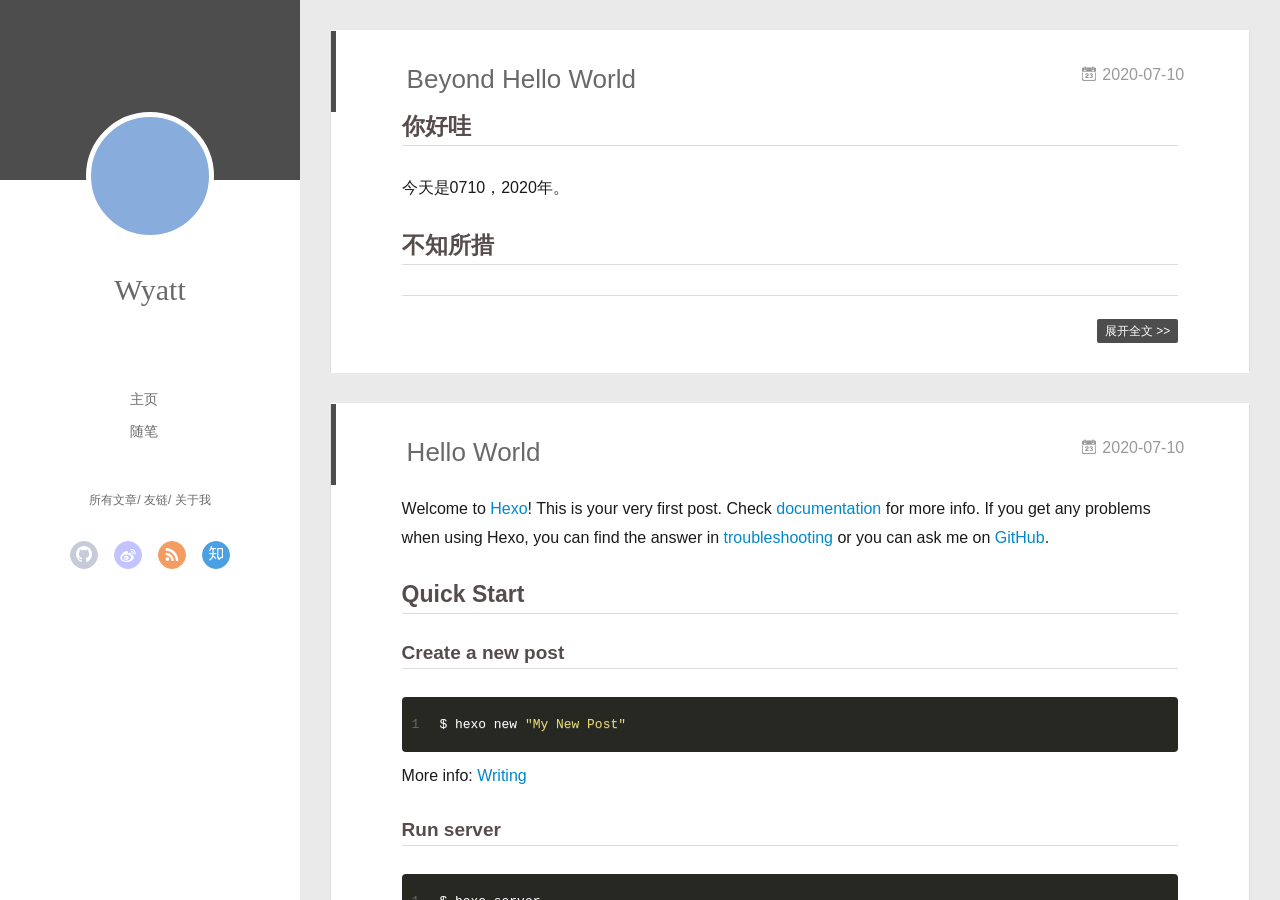
==== commit c3ecf4fb: "Site updated: 2020-07-10 19:23:41" ====
--- a/index.html
+++ b/index.html
@@ -6,17 +6,17 @@
   <meta name="renderer" content="webkit">
   <meta http-equiv="X-UA-Compatible" content="IE=edge" >
   <link rel="dns-prefetch" href="http://yoursite.com">
-  <title>Hexo</title>
+  <title>W SPACE</title>
   <meta name="viewport" content="width=device-width, initial-scale=1, maximum-scale=1">
   <meta property="og:type" content="website">
-<meta property="og:title" content="Hexo">
+<meta property="og:title" content="W SPACE">
 <meta property="og:url" content="http://yoursite.com/index.html">
-<meta property="og:site_name" content="Hexo">
+<meta property="og:site_name" content="W SPACE">
 <meta property="og:locale" content="en_US">
-<meta property="article:author" content="John Doe">
+<meta property="article:author" content="Wyatt">
 <meta name="twitter:card" content="summary">
   
-    <link rel="alternative" href="/atom.xml" title="Hexo" type="application/atom+xml">
+    <link rel="alternative" href="/atom.xml" title="W SPACE" type="application/atom+xml">
   
   
     <link rel="icon" href="/favicon.png">
@@ -46,7 +46,7 @@
 			<img src="" class="js-avatar">
 		</a>
 		<hgroup>
-		  <h1 class="header-author"><a href="/">John Doe</a></h1>
+		  <h1 class="header-author"><a href="/">Wyatt</a></h1>
 		</hgroup>
 		
 
@@ -104,7 +104,7 @@
 				<img src="" class="js-avatar">
 			</div>
 			<hgroup>
-			  <h1 class="header-author js-header-author">John Doe</h1>
+			  <h1 class="header-author js-header-author">Wyatt</h1>
 			</hgroup>
 			
 			
@@ -300,7 +300,7 @@
   <div class="outer">
     <div id="footer-info">
     	<div class="footer-left">
-    		&copy; 2020 John Doe
+    		&copy; 2020 Wyatt
     	</div>
       	<div class="footer-right">
       		<a href="http://hexo.io/" target="_blank">Hexo</a>  Theme <a href="https://github.com/litten/hexo-theme-yilia" target="_blank">Yilia</a> by Litten
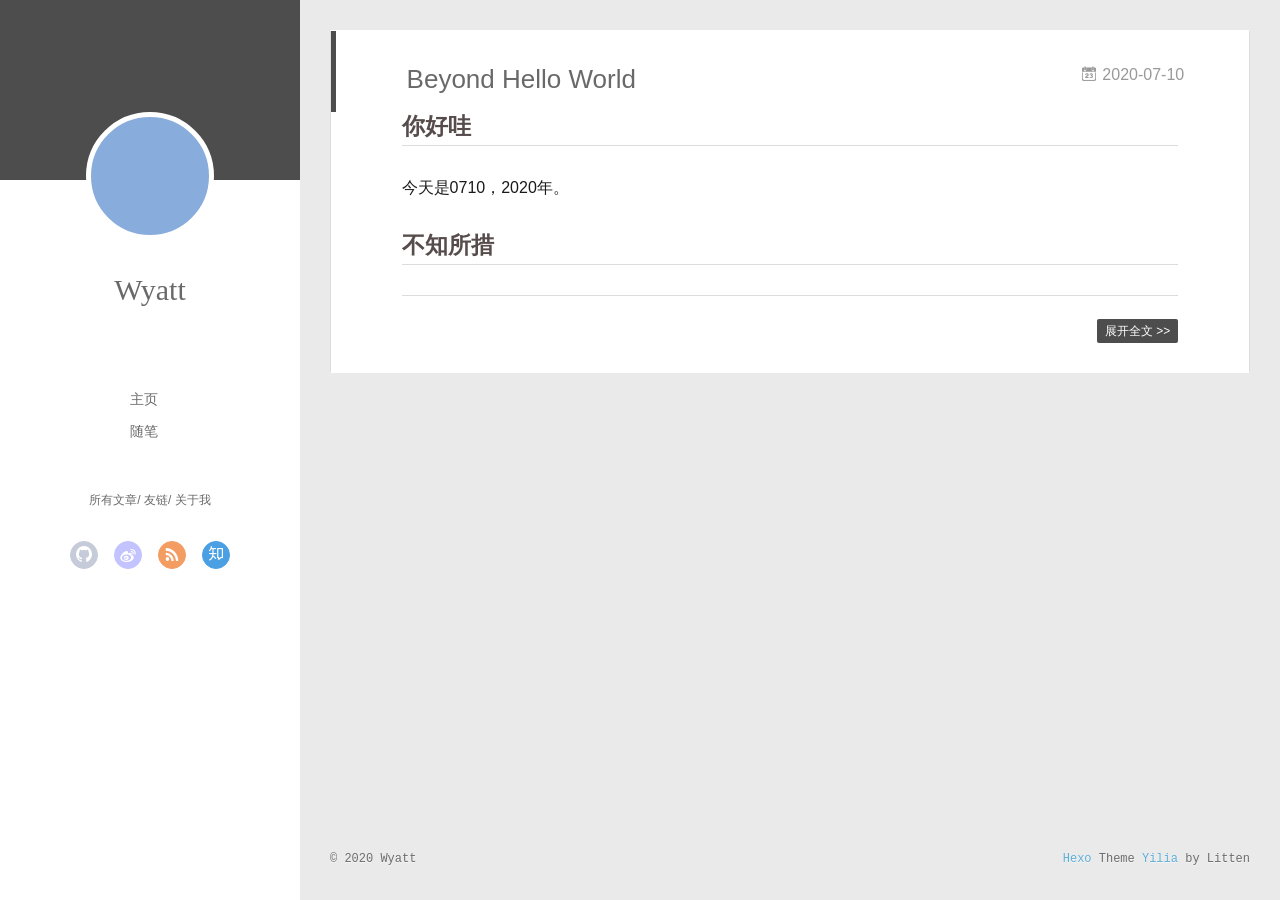
==== commit f6e3a042: "Site updated: 2020-07-10 19:24:51" ====
--- a/index.html
+++ b/index.html
@@ -186,81 +186,6 @@
       
         <p class="article-more-link">
           <a class="article-more-a" href="/2020/07/10/Beyond-Hello-World/">展开全文 >></a>
-        </p>
-      
-
-      
-      <div class="clearfix"></div>
-    </div>
-  </div>
-</article>
-
-<aside class="wrap-side-operation">
-    <div class="mod-side-operation">
-        
-        <div class="jump-container" id="js-jump-container" style="display:none;">
-            <a href="javascript:void(0)" class="mod-side-operation__jump-to-top">
-                <i class="icon-font icon-back"></i>
-            </a>
-            <div id="js-jump-plan-container" class="jump-plan-container" style="top: -11px;">
-                <i class="icon-font icon-plane jump-plane"></i>
-            </div>
-        </div>
-        
-        
-    </div>
-</aside>
-
-
-
-
-  
-    <article id="post-hello-world" class="article article-type-post  article-index" itemscope itemprop="blogPost">
-  <div class="article-inner">
-    
-      <header class="article-header">
-        
-  
-    <h1 itemprop="name">
-      <a class="article-title" href="/2020/07/10/hello-world/">Hello World</a>
-    </h1>
-  
-
-        
-        <a href="/2020/07/10/hello-world/" class="archive-article-date">
-  	<time datetime="2020-07-10T09:48:24.168Z" itemprop="datePublished"><i class="icon-calendar icon"></i>2020-07-10</time>
-</a>
-        
-      </header>
-    
-    <div class="article-entry" itemprop="articleBody">
-      
-        <p>Welcome to <a href="https://hexo.io/" target="_blank" rel="noopener">Hexo</a>! This is your very first post. Check <a href="https://hexo.io/docs/" target="_blank" rel="noopener">documentation</a> for more info. If you get any problems when using Hexo, you can find the answer in <a href="https://hexo.io/docs/troubleshooting.html" target="_blank" rel="noopener">troubleshooting</a> or you can ask me on <a href="https://github.com/hexojs/hexo/issues" target="_blank" rel="noopener">GitHub</a>.</p>
-<h2 id="Quick-Start"><a href="#Quick-Start" class="headerlink" title="Quick Start"></a>Quick Start</h2><h3 id="Create-a-new-post"><a href="#Create-a-new-post" class="headerlink" title="Create a new post"></a>Create a new post</h3><figure class="highlight bash"><table><tr><td class="gutter"><pre><span class="line">1</span><br></pre></td><td class="code"><pre><span class="line">$ hexo new <span class="string">"My New Post"</span></span><br></pre></td></tr></table></figure>
-
-<p>More info: <a href="https://hexo.io/docs/writing.html" target="_blank" rel="noopener">Writing</a></p>
-<h3 id="Run-server"><a href="#Run-server" class="headerlink" title="Run server"></a>Run server</h3><figure class="highlight bash"><table><tr><td class="gutter"><pre><span class="line">1</span><br></pre></td><td class="code"><pre><span class="line">$ hexo server</span><br></pre></td></tr></table></figure>
-
-<p>More info: <a href="https://hexo.io/docs/server.html" target="_blank" rel="noopener">Server</a></p>
-<h3 id="Generate-static-files"><a href="#Generate-static-files" class="headerlink" title="Generate static files"></a>Generate static files</h3><figure class="highlight bash"><table><tr><td class="gutter"><pre><span class="line">1</span><br></pre></td><td class="code"><pre><span class="line">$ hexo generate</span><br></pre></td></tr></table></figure>
-
-<p>More info: <a href="https://hexo.io/docs/generating.html" target="_blank" rel="noopener">Generating</a></p>
-<h3 id="Deploy-to-remote-sites"><a href="#Deploy-to-remote-sites" class="headerlink" title="Deploy to remote sites"></a>Deploy to remote sites</h3><figure class="highlight bash"><table><tr><td class="gutter"><pre><span class="line">1</span><br></pre></td><td class="code"><pre><span class="line">$ hexo deploy</span><br></pre></td></tr></table></figure>
-
-<p>More info: <a href="https://hexo.io/docs/one-command-deployment.html" target="_blank" rel="noopener">Deployment</a></p>
-
-      
-
-      
-    </div>
-    <div class="article-info article-info-index">
-      
-      
-      
-
-      
-        <p class="article-more-link">
-          <a class="article-more-a" href="/2020/07/10/hello-world/">展开全文 >></a>
         </p>
       
 
